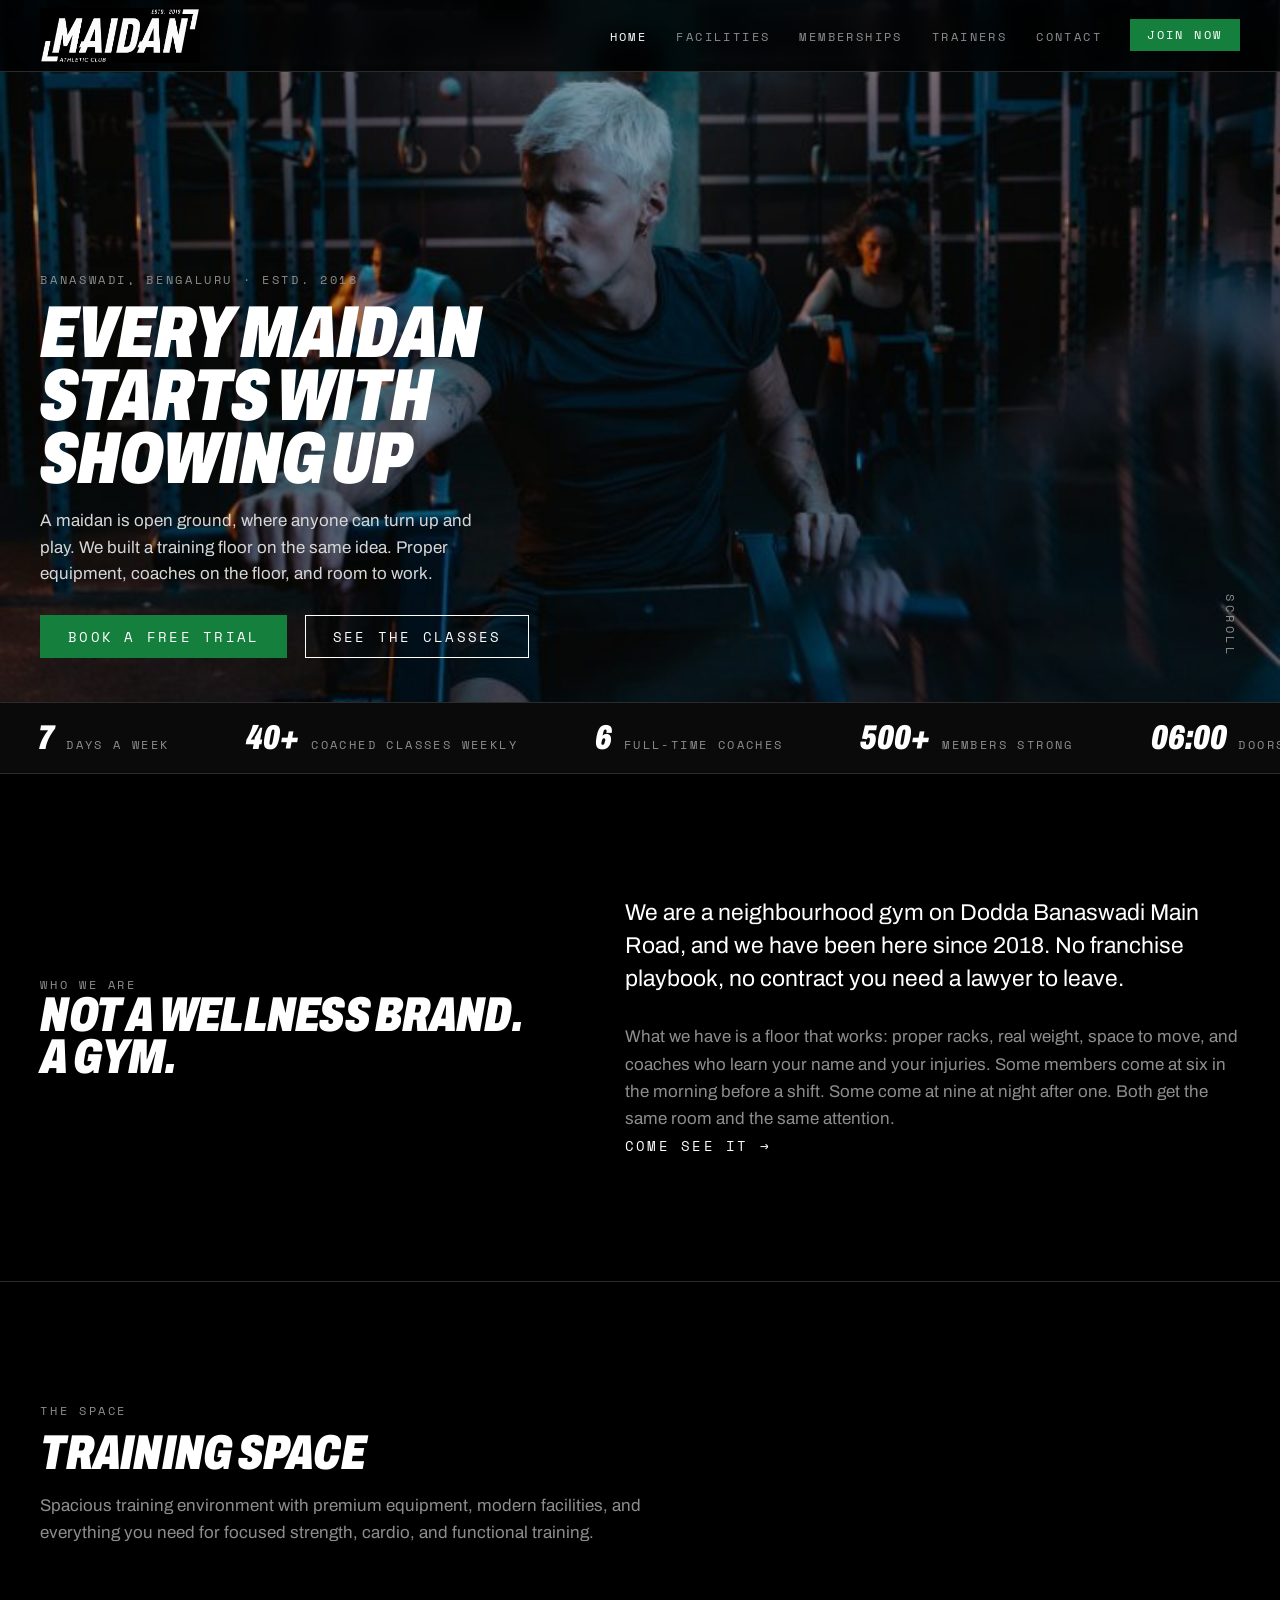
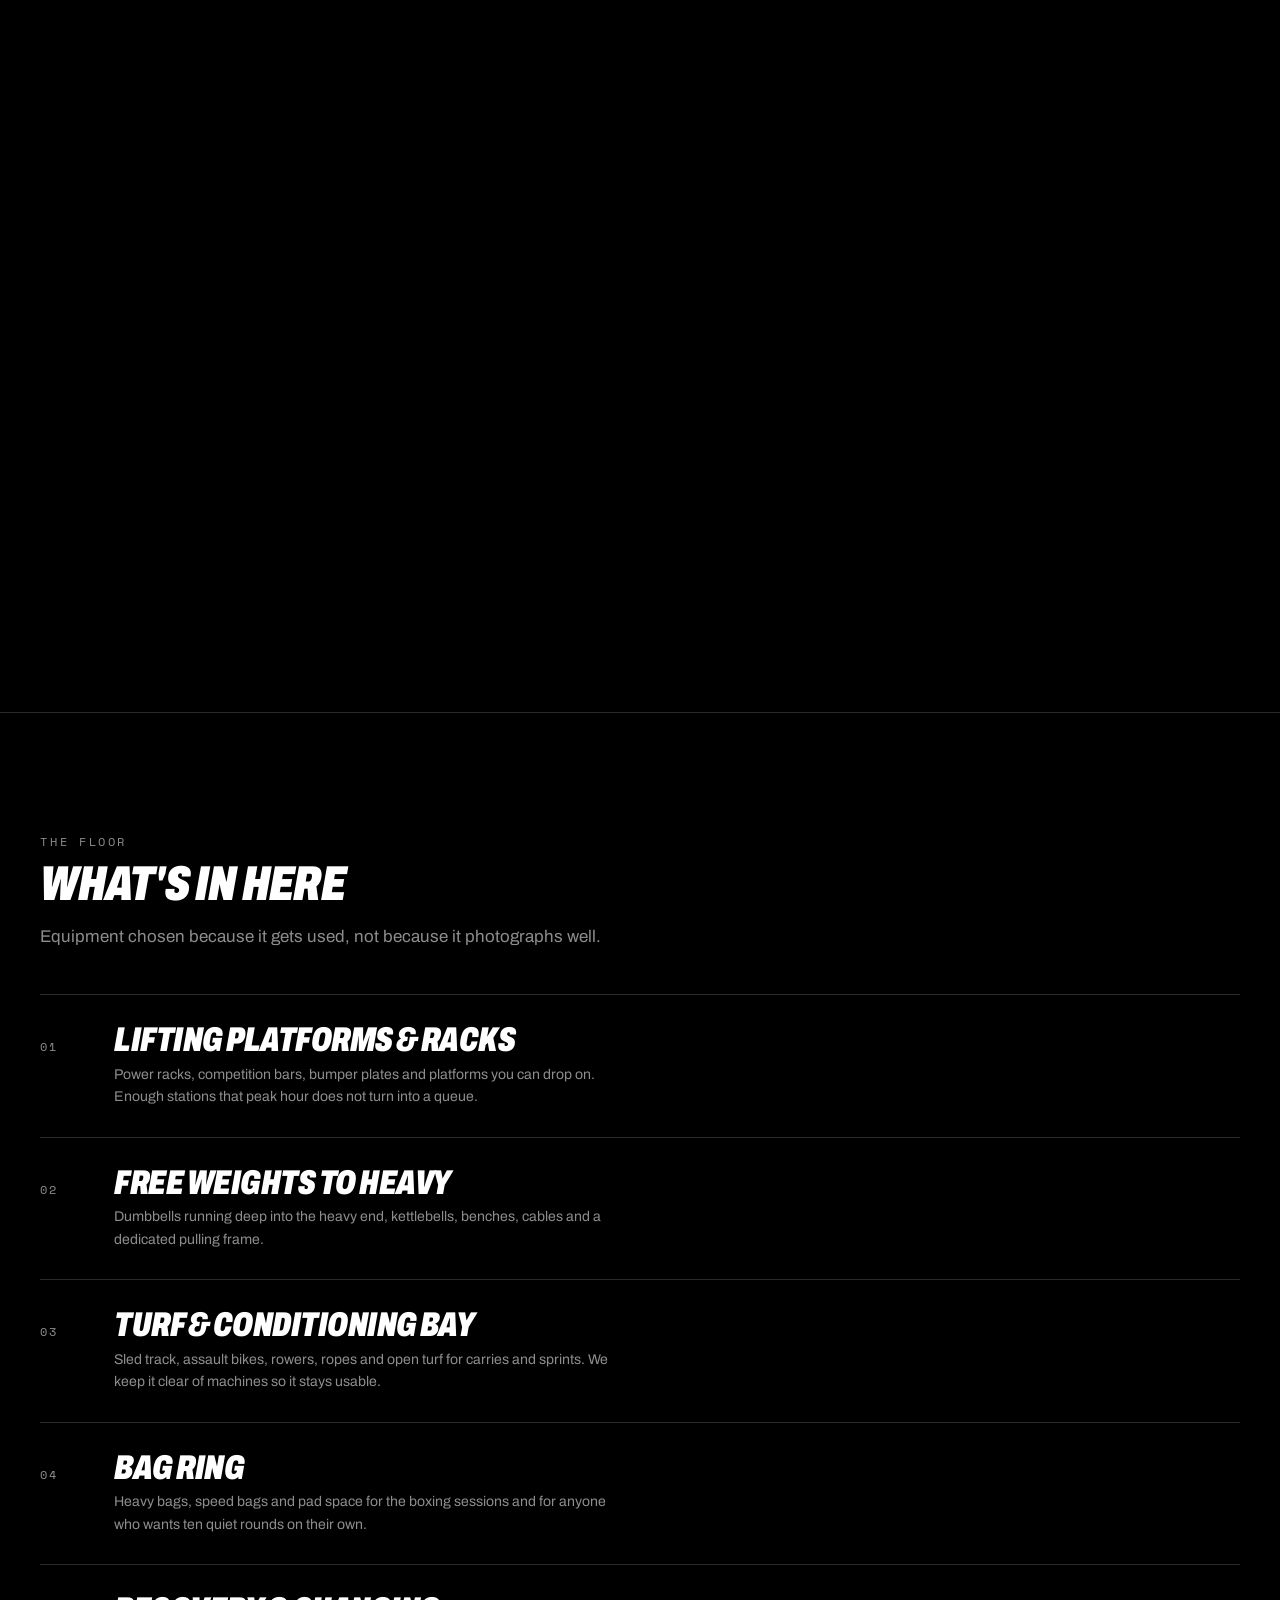
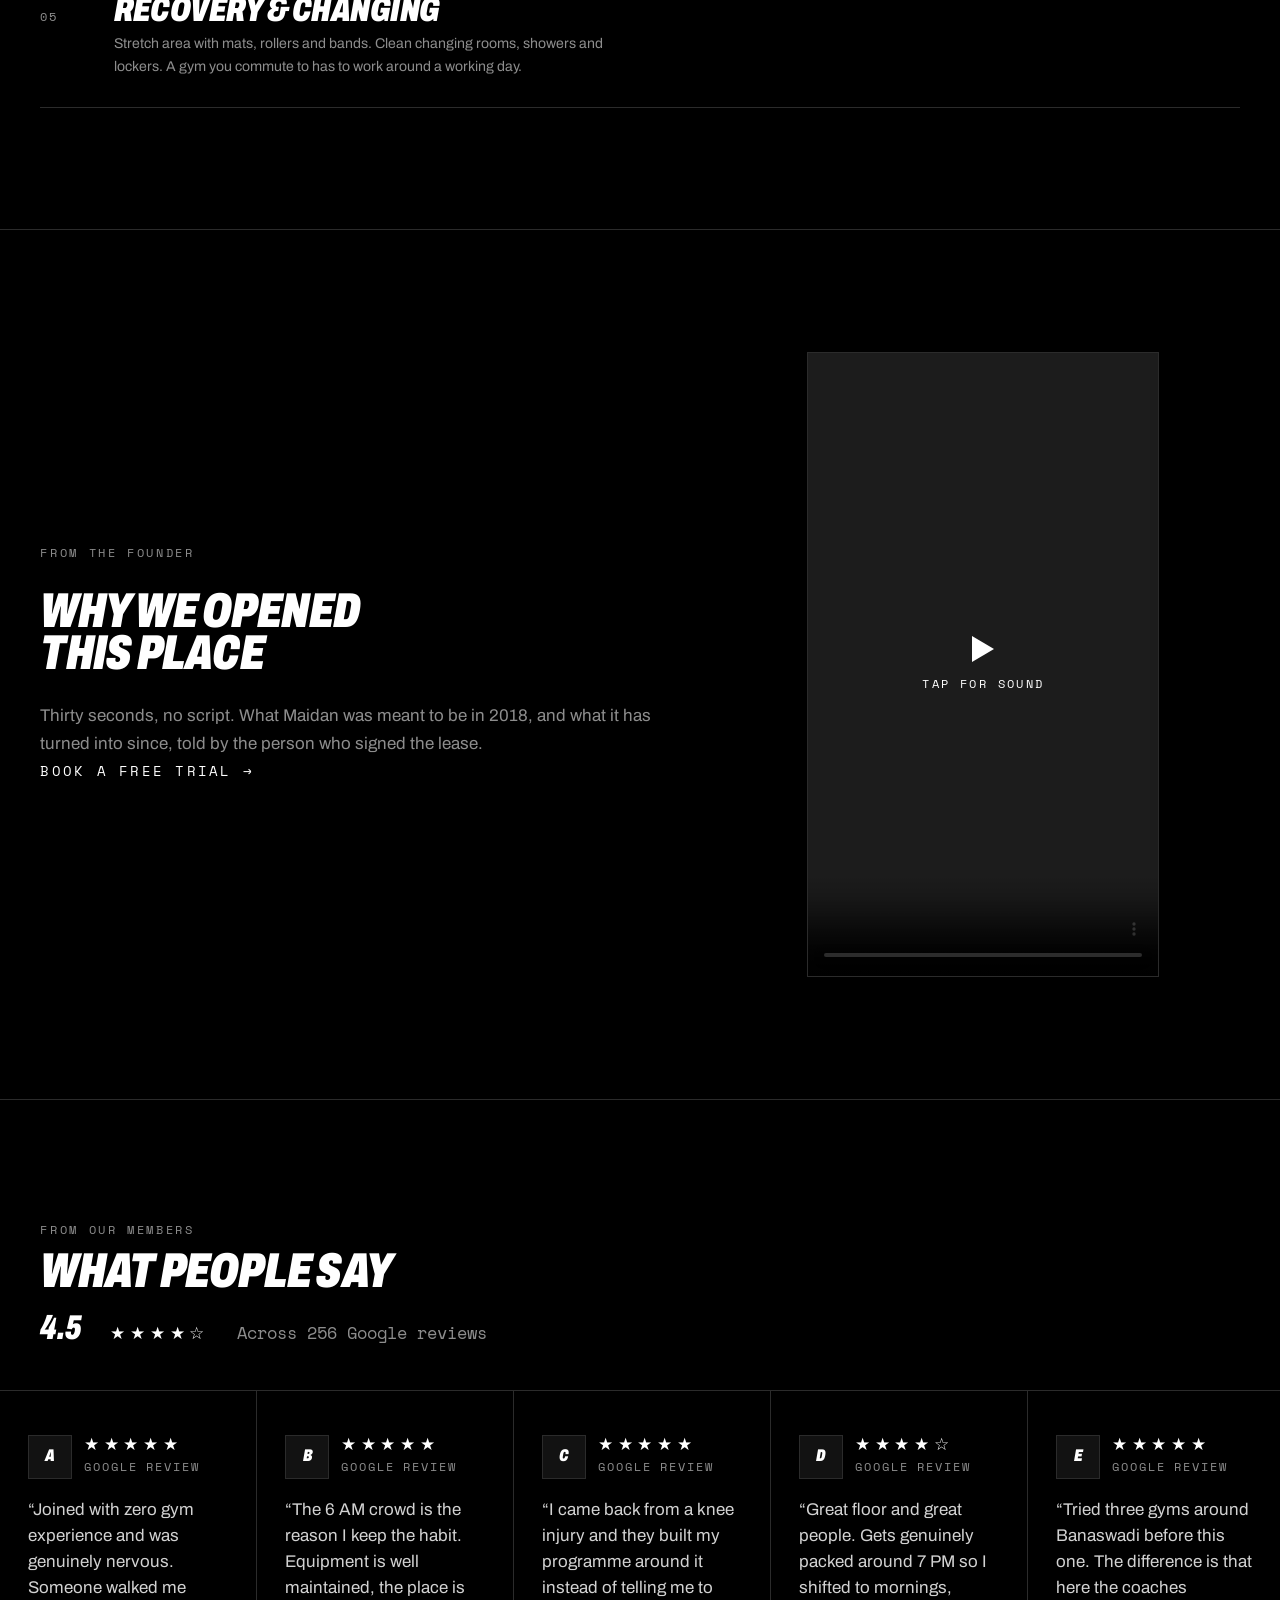
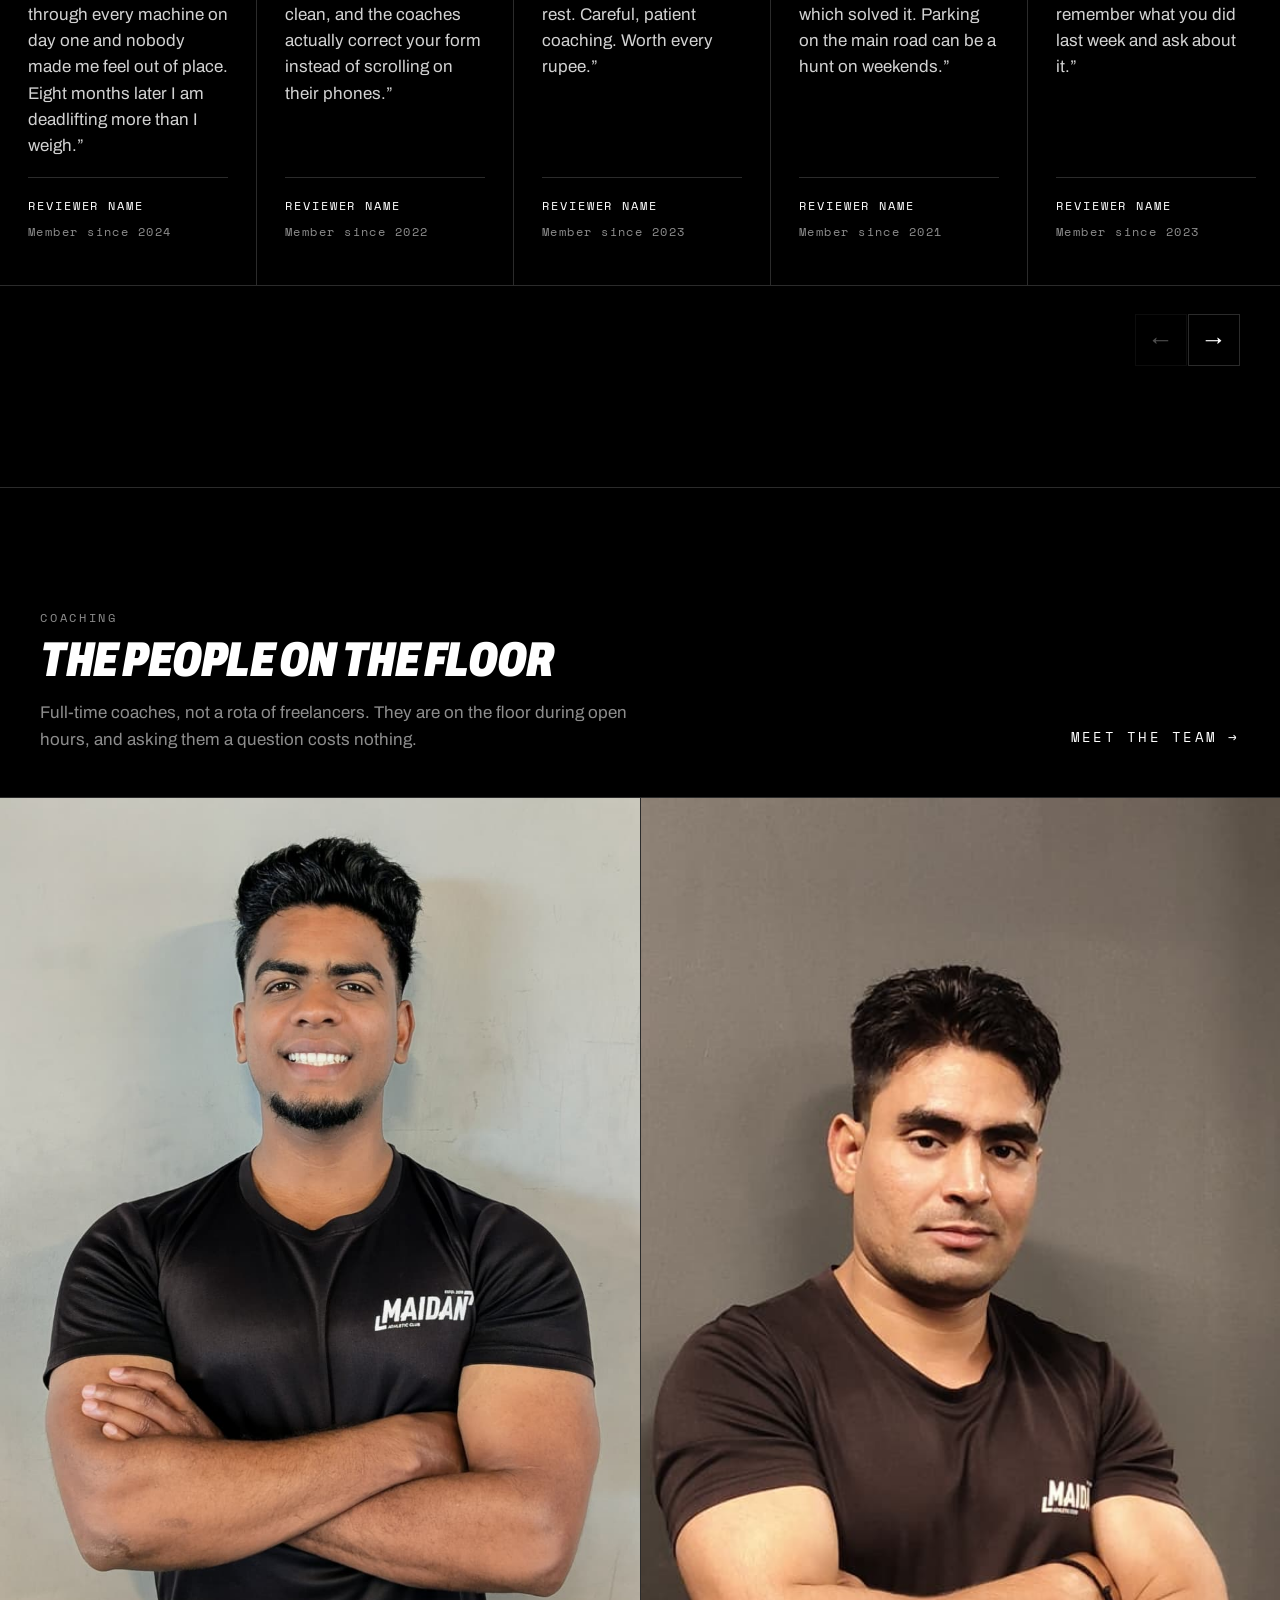
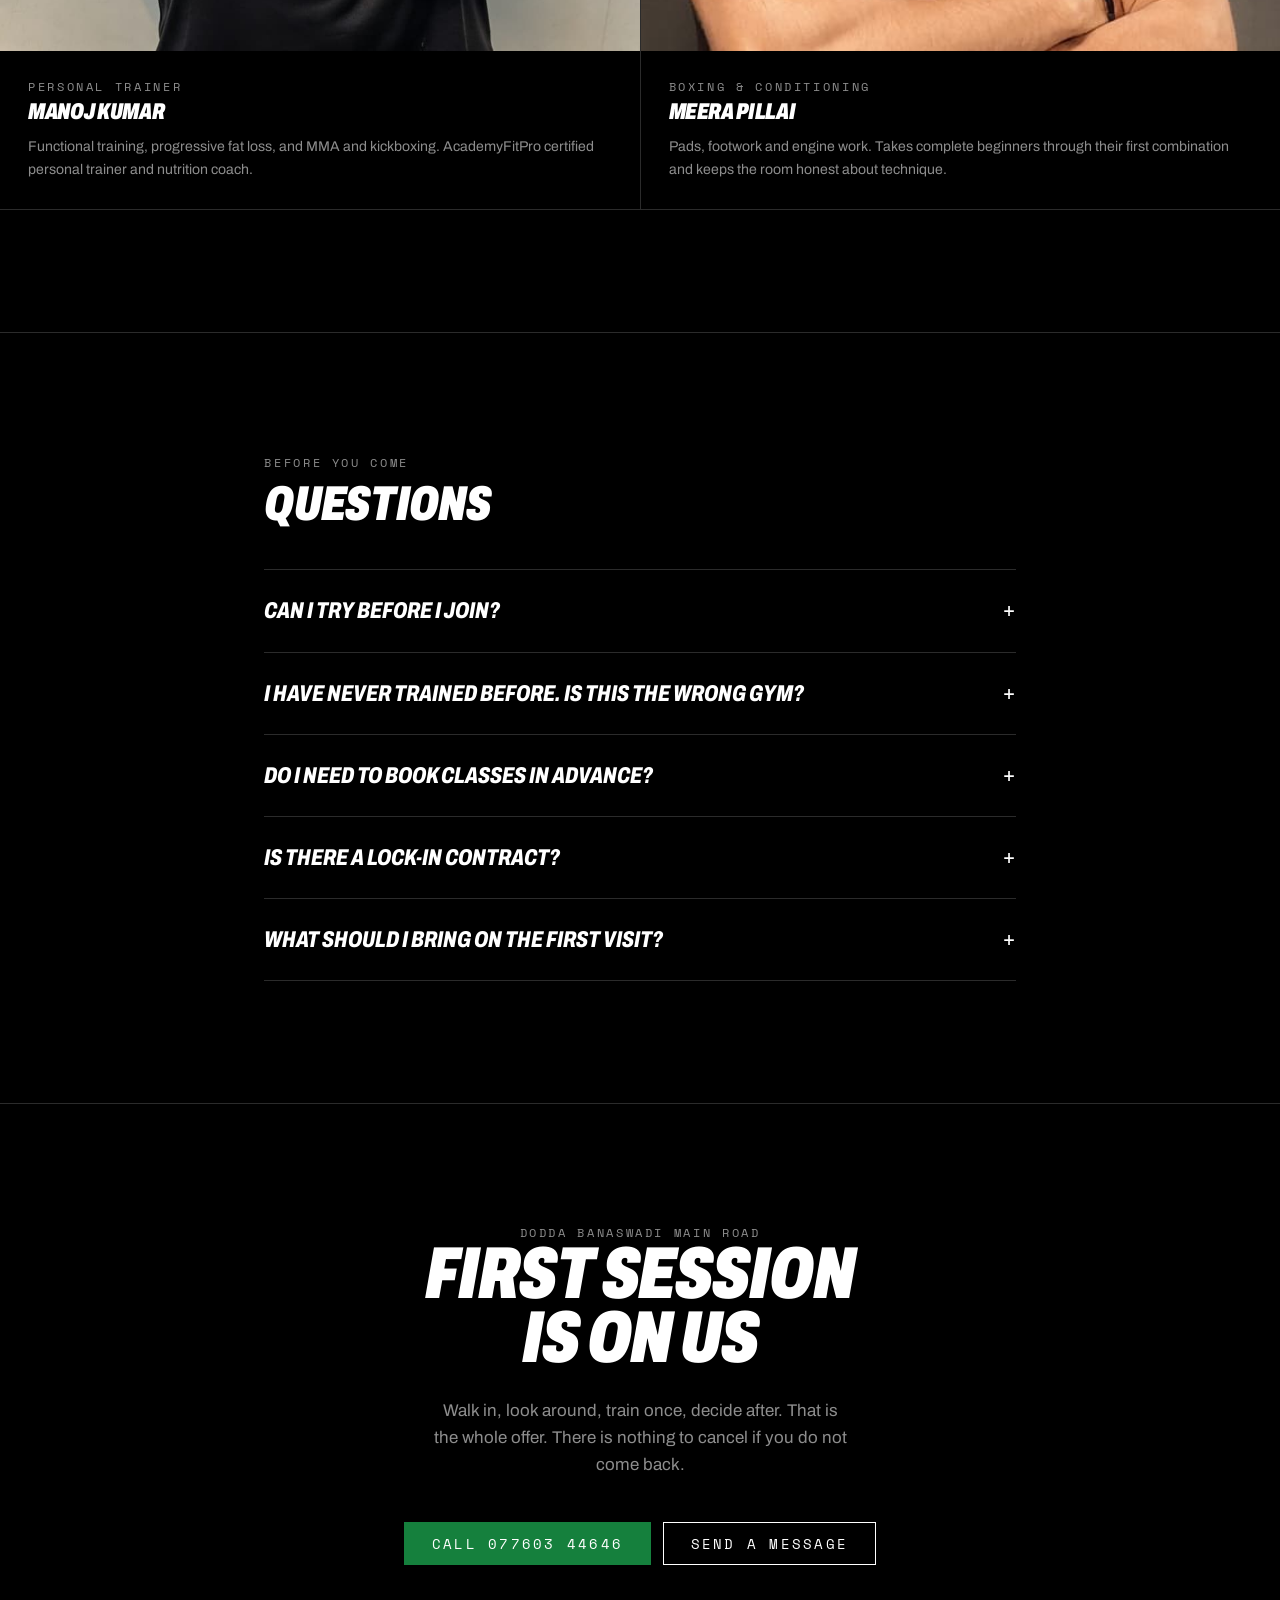
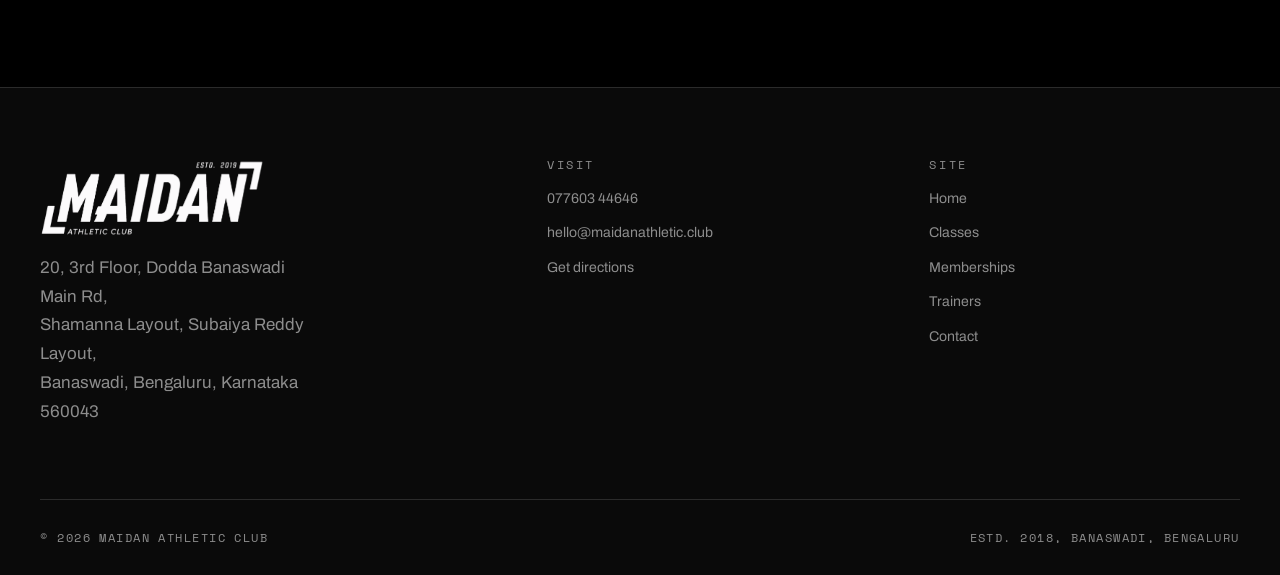
==== public/index.html @ 006d2fb3 "Facilities nav link, green Join now CTA, smaller hero, new hero video - Nav: Classes replaced by Fac" ====
<!DOCTYPE html>
<html lang="en">
<head>
<meta charset="UTF-8">
<meta name="viewport" content="width=device-width, initial-scale=1">
<title>Maidan Athletic Club | Gym &amp; Strength Training in Banaswadi, Bengaluru</title>
<meta name="description" content="A serious training floor in Banaswadi, Bengaluru. Strength, conditioning, boxing and coached classes seven days a week. Est. 2018. Book a free trial.">
<link rel="preconnect" href="https://fonts.googleapis.com">
<link rel="preconnect" href="https://fonts.gstatic.com" crossorigin>
<link rel="stylesheet" href="https://fonts.googleapis.com/css2?family=Archivo:ital,wdth,wght@0,62..125,100..900;1,62..125,100..900&family=Space+Mono:wght@400;700&display=swap">
<link rel="stylesheet" href="assets/css/main.css">
<link rel="icon" href="assets/images/maidan_gym_logo.png">
<link rel="manifest" href="site.webmanifest">
<meta name="theme-color" content="#000000">
<!-- Absolute URLs point at the GitHub Pages deploy. Find-and-replace this base when a real domain is live. -->
<link rel="canonical" href="https://codemaster42-arc.github.io/maidan_gym/">
<meta property="og:title" content="Maidan Athletic Club | Gym &amp; Strength Training in Banaswadi, Bengaluru">
<meta property="og:description" content="A serious training floor in Banaswadi, Bengaluru. Strength, conditioning, boxing and coached classes seven days a week. Est. 2018. Book a free trial.">
<meta property="og:type" content="website">
<meta property="og:url" content="https://codemaster42-arc.github.io/maidan_gym/">
<meta property="og:image" content="https://codemaster42-arc.github.io/maidan_gym/assets/images/hero-bg.jpg">
<meta property="og:site_name" content="Maidan Athletic Club">
<meta property="og:locale" content="en_IN">
<meta name="twitter:card" content="summary_large_image">
<meta name="twitter:title" content="Maidan Athletic Club | Gym &amp; Strength Training in Banaswadi, Bengaluru">
<meta name="twitter:description" content="A serious training floor in Banaswadi, Bengaluru. Strength, conditioning, boxing and coached classes seven days a week. Est. 2018. Book a free trial.">
<meta name="twitter:image" content="https://codemaster42-arc.github.io/maidan_gym/assets/images/hero-bg.jpg">
<script type="application/ld+json">
{
  "@context": "https://schema.org",
  "@type": "HealthClub",
  "name": "Maidan Athletic Club",
  "description": "A serious training floor in Banaswadi, Bengaluru. Strength, conditioning, boxing and coached classes seven days a week. Est. 2018. Book a free trial.",
  "address": {
    "@type": "PostalAddress",
    "streetAddress": "20, 3rd Floor, Dodda Banaswadi Main Rd, Shamanna Layout, Subaiya Reddy Layout",
    "addressLocality": "Banaswadi, Bengaluru",
    "addressRegion": "Karnataka",
    "postalCode": "560043",
    "addressCountry": "IN"
  },
  "telephone": "+917760344646",
  "url": "https://codemaster42-arc.github.io/maidan_gym/",
  "foundingDate": "2018",
  "priceRange": "₹₹",
  "aggregateRating": {
    "@type": "AggregateRating",
    "ratingValue": "4.5",
    "reviewCount": "256",
    "bestRating": "5",
    "worstRating": "1"
  },
  "image": "https://codemaster42-arc.github.io/maidan_gym/assets/images/hero-bg.jpg",
  "openingHoursSpecification": [
    {
      "@type": "OpeningHoursSpecification",
      "dayOfWeek": ["Monday", "Tuesday", "Wednesday", "Thursday", "Friday", "Saturday"],
      "opens": "06:00",
      "closes": "22:00"
    },
    {
      "@type": "OpeningHoursSpecification",
      "dayOfWeek": ["Sunday"],
      "opens": "10:00",
      "closes": "18:00"
    }
  ]
}
</script>
<script>document.documentElement.classList.add('js');</script>
</head>
<body>
<!-- REVIEW: invented placeholders, replace with real details:
     • Stats strip figures (members, sq ft, classes/week, coaches), all round guesses
     • Class names, durations and descriptions
     • Equipment / facilities list
     • Trainer cards: Manoj Kumar is real (owner-supplied details); Meera Pillai is still an invented name
     • ALL FIVE individual review quotes and reviewer names are still placeholder text.
       Google blocks automated fetching of its review pages, so no quote here came from
       your actual listing. These MUST be replaced with real reviews or the section
       deleted before this is public. Publishing invented testimonials for a real
       business misleads customers and breaks Google's review policies.
       (The 4.5 / 256 aggregate is REAL, owner-supplied, and is now also published as
       schema.org AggregateRating in the JSON-LD above. The individual quotes are not.)
       To fill it, paste per review: reviewer name, star count, the review text, and
       the date. Each card takes them in this order:
         .review__avatar   -> first letter of the reviewer's name (or an <img> if you
                              have rights to their photo)
         .review__stars    -> &#9733; filled, &#9734; empty, plus the aria-label count
         blockquote        -> their exact words
         figcaption        -> name, then the date in the <span>
       The .rating-summary above them already shows the real 4.5 / 256.
     • Email address hello@maidanathletic.club
     • Saturday is ASSUMED to follow weekday hours. Owner confirmed "weekdays 6 to 10,
       Sunday 10 to 6" without specifying Saturday. Correct this if Saturday differs.
       Hours live in THREE places: this page's JSON-LD openingHoursSpecification, the
       marquee "Doors open" figure below, and the hours table on contact.html.
     CONFIRMED REAL, do not change: street address, phone 077603 44646, Est. 2018.
-->
<a class="skip-link" href="#main">Skip to content</a>
<header class="site-header">
  <div class="container container--wide site-header__inner">
    <a class="brand" href="index.html" aria-label="Maidan Athletic Club home">
      <img src="assets/images/maidan_gym_logo.png" alt="Maidan Athletic Club" width="1237" height="421">
    </a>
    <nav class="site-nav" id="site-nav">
      <ul>
        <li><a href="index.html" aria-current="page">Home</a></li>
        <li><a href="#facilities">Facilities</a></li>
        <li><a href="memberships.html">Memberships</a></li>
        <li><a href="trainers.html">Trainers</a></li>
        <li><a href="contact.html">Contact</a></li>
      </ul>
    </nav>
    <div class="site-header__actions">
      <a class="btn btn--small site-header__cta" href="memberships.html">Join now</a>
      <button class="nav-toggle" type="button" aria-expanded="false" aria-controls="site-nav" aria-label="Open menu"><span></span></button>
    </div>
  </div>
</header>

<main id="main">

  <!-- ===== hero ===== -->
  <section class="hero">
    <div class="hero__media">
      <!-- Muted background loop; the poster stands in while it loads or if it fails. -->
      <video class="hero__video is-active" src="assets/video/gym_video.mp4"
             poster="assets/images/hero-bg.jpg"
             autoplay muted loop playsinline preload="auto"
             width="1920" height="1080" aria-hidden="true"></video>
    </div>
    <div class="container container--wide hero__inner">
      <span class="eyebrow">Banaswadi, Bengaluru &middot; Estd. 2018</span>
      <h1>Every maidan<br>starts with<br>showing up</h1>
      <p class="hero__lede">A maidan is open ground, where anyone can turn up and play. We built a training floor on the same idea. Proper equipment, coaches on the floor, and room to work.</p>
      <div class="cluster">
        <a class="btn" href="contact.html">Book a free trial</a>
        <a class="btn btn--ghost" href="classes.html">See the classes</a>
      </div>
    </div>
    <span class="hero__scroll" aria-hidden="true">Scroll</span>
  </section>

  <!-- ===== stats marquee ===== -->
  <div class="marquee" aria-hidden="true">
    <div class="marquee__track">
      <div class="marquee__item"><b>7</b><span>Days a week</span></div>
      <div class="marquee__item"><b>40+</b><span>Coached classes weekly</span></div>
      <div class="marquee__item"><b>6</b><span>Full-time coaches</span></div>
      <div class="marquee__item"><b>500+</b><span>Members strong</span></div>
      <div class="marquee__item"><b>06:00</b><span>Doors open</span></div>
      <div class="marquee__item"><b>2018</b><span>On this ground since</span></div>
    </div>
  </div>

  <!-- ===== intro ===== -->
  <section class="section" data-reveal>
    <div class="container">
      <div class="split">
        <div>
          <span class="eyebrow">Who we are</span>
          <h2>Not a wellness brand.<br>A gym.</h2>
        </div>
        <div class="stack-l">
          <p class="lede">We are a neighbourhood gym on Dodda Banaswadi Main Road, and we have been here since 2018. No franchise playbook, no contract you need a lawyer to leave.</p>
          <p class="muted">What we have is a floor that works: proper racks, real weight, space to move, and coaches who learn your name and your injuries. Some members come at six in the morning before a shift. Some come at nine at night after one. Both get the same room and the same attention.</p>
          <a class="link" href="contact.html">Come see it &rarr;</a>
        </div>
      </div>
    </div>
  </section>

  <!-- ===== facilities: training space (nav anchor) ===== -->
  <section class="section section--ruled" id="facilities">
    <div class="container">
      <div class="section__head" data-reveal>
        <div>
          <span class="eyebrow">The space</span>
          <h2>Training Space</h2>
          <p>Spacious training environment with premium equipment, modern facilities, and everything you need for focused strength, cardio, and functional training.</p>
        </div>
      </div>
    </div>
    <div class="container container--wide">
      <div class="media-strip" data-reveal>
        <video src="assets/video/gym_video.mp4"
               autoplay muted loop playsinline preload="metadata"
               width="1920" height="1080" aria-hidden="true"></video>
      </div>
    </div>
  </section>

  <!-- ===== facilities ===== -->
  <section class="section section--ruled">
    <div class="container">
      <div class="section__head" data-reveal>
        <div>
          <span class="eyebrow">The floor</span>
          <h2>What's in here</h2>
          <p>Equipment chosen because it gets used, not because it photographs well.</p>
        </div>
      </div>
      <div class="rows">
        <div class="row-item" data-reveal>
          <span class="row-item__num">01</span>
          <div>
            <h3>Lifting platforms &amp; racks</h3>
            <p>Power racks, competition bars, bumper plates and platforms you can drop on. Enough stations that peak hour does not turn into a queue.</p>
          </div>
        </div>
        <div class="row-item" data-reveal>
          <span class="row-item__num">02</span>
          <div>
            <h3>Free weights to heavy</h3>
            <p>Dumbbells running deep into the heavy end, kettlebells, benches, cables and a dedicated pulling frame.</p>
          </div>
        </div>
        <div class="row-item" data-reveal>
          <span class="row-item__num">03</span>
          <div>
            <h3>Turf &amp; conditioning bay</h3>
            <p>Sled track, assault bikes, rowers, ropes and open turf for carries and sprints. We keep it clear of machines so it stays usable.</p>
          </div>
        </div>
        <div class="row-item" data-reveal>
          <span class="row-item__num">04</span>
          <div>
            <h3>Bag ring</h3>
            <p>Heavy bags, speed bags and pad space for the boxing sessions and for anyone who wants ten quiet rounds on their own.</p>
          </div>
        </div>
        <div class="row-item" data-reveal>
          <span class="row-item__num">05</span>
          <div>
            <h3>Recovery &amp; changing</h3>
            <p>Stretch area with mats, rollers and bands. Clean changing rooms, showers and lockers. A gym you commute to has to work around a working day.</p>
          </div>
        </div>
      </div>
    </div>
  </section>

  <!-- ===== founder video ===== -->
  <section class="section section--ruled" data-reveal>
    <div class="container">
      <div class="split split--media-right">
        <div class="stack-l">
          <span class="eyebrow">From the founder</span>
          <h2>Why we opened<br>this place</h2>
          <p class="muted">Thirty seconds, no script. What Maidan was meant to be in 2018, and what it has turned into since, told by the person who signed the lease.</p>
          <a class="link" href="contact.html">Book a free trial &rarr;</a>
        </div>
        <div class="video-portrait">
          <video src="assets/video/owner_speech.mp4" preload="metadata" playsinline width="720" height="1280"></video>
          <button class="video-portrait__play" type="button" aria-label="Play the founder's message">
            <span>Play with sound</span>
          </button>
        </div>
      </div>
    </div>
  </section>

  <!-- ===== reviews ===== -->
  <section class="section section--ruled reviews">
    <div class="container">
      <div class="section__head" data-reveal>
        <div>
          <span class="eyebrow">From our members</span>
          <h2>What people say</h2>
          <div class="rating-summary">
            <b>4.5</b>
            <span class="review__stars" aria-label="4.5 out of 5">&#9733;&#9733;&#9733;&#9733;&#9734;</span>
            <span class="muted mono">Across 256 Google reviews</span>
          </div>
        </div>
      </div>
    </div>
    <div class="reviews__track" tabindex="0" role="region" aria-label="Member reviews, scrollable">
      <figure class="review">
        <div class="review__head">
          <span class="review__avatar" aria-hidden="true">A</span>
          <div>
            <p class="review__stars" aria-label="5 out of 5">&#9733;&#9733;&#9733;&#9733;&#9733;</p>
            <span class="review__source">Google review</span>
          </div>
        </div>
        <blockquote>Joined with zero gym experience and was genuinely nervous. Someone walked me through every machine on day one and nobody made me feel out of place. Eight months later I am deadlifting more than I weigh.</blockquote>
        <figcaption>Reviewer name <span>Member since 2024</span></figcaption>
      </figure>
      <figure class="review">
        <div class="review__head">
          <span class="review__avatar" aria-hidden="true">B</span>
          <div>
            <p class="review__stars" aria-label="5 out of 5">&#9733;&#9733;&#9733;&#9733;&#9733;</p>
            <span class="review__source">Google review</span>
          </div>
        </div>
        <blockquote>The 6 AM crowd is the reason I keep the habit. Equipment is well maintained, the place is clean, and the coaches actually correct your form instead of scrolling on their phones.</blockquote>
        <figcaption>Reviewer name <span>Member since 2022</span></figcaption>
      </figure>
      <figure class="review">
        <div class="review__head">
          <span class="review__avatar" aria-hidden="true">C</span>
          <div>
            <p class="review__stars" aria-label="5 out of 5">&#9733;&#9733;&#9733;&#9733;&#9733;</p>
            <span class="review__source">Google review</span>
          </div>
        </div>
        <blockquote>I came back from a knee injury and they built my programme around it instead of telling me to rest. Careful, patient coaching. Worth every rupee.</blockquote>
        <figcaption>Reviewer name <span>Member since 2023</span></figcaption>
      </figure>
      <figure class="review">
        <div class="review__head">
          <span class="review__avatar" aria-hidden="true">D</span>
          <div>
            <p class="review__stars" aria-label="4 out of 5">&#9733;&#9733;&#9733;&#9733;&#9734;</p>
            <span class="review__source">Google review</span>
          </div>
        </div>
        <blockquote>Great floor and great people. Gets genuinely packed around 7 PM so I shifted to mornings, which solved it. Parking on the main road can be a hunt on weekends.</blockquote>
        <figcaption>Reviewer name <span>Member since 2021</span></figcaption>
      </figure>
      <figure class="review">
        <div class="review__head">
          <span class="review__avatar" aria-hidden="true">E</span>
          <div>
            <p class="review__stars" aria-label="5 out of 5">&#9733;&#9733;&#9733;&#9733;&#9733;</p>
            <span class="review__source">Google review</span>
          </div>
        </div>
        <blockquote>Tried three gyms around Banaswadi before this one. The difference is that here the coaches remember what you did last week and ask about it.</blockquote>
        <figcaption>Reviewer name <span>Member since 2023</span></figcaption>
      </figure>
    </div>
    <div class="container">
      <div class="reviews__nav">
        <button type="button" data-scroll="prev" aria-label="Previous reviews">&#8592;</button>
        <button type="button" data-scroll="next" aria-label="Next reviews">&#8594;</button>
      </div>
    </div>
  </section>

  <!-- ===== trainers ===== -->
  <section class="section section--ruled">
    <div class="container">
      <div class="section__head" data-reveal>
        <div>
          <span class="eyebrow">Coaching</span>
          <h2>The people on the floor</h2>
          <p>Full-time coaches, not a rota of freelancers. They are on the floor during open hours, and asking them a question costs nothing.</p>
        </div>
        <a class="link" href="trainers.html">Meet the team &rarr;</a>
      </div>
    </div>
    <div class="grid grid--2 grid--ruled">
      <article class="trainer-card" data-reveal>
        <div class="trainer-card__media">
          <img src="assets/images/trainer.jpg" alt="Portrait of a Maidan Athletic Club coach" width="960" height="1280" loading="lazy">
        </div>
        <div class="trainer-card__body">
          <span class="eyebrow">Personal Trainer</span>
          <h3>Manoj Kumar</h3>
          <p>Functional training, progressive fat loss, and MMA and kickboxing. AcademyFitPro certified personal trainer and nutrition coach.</p>
        </div>
      </article>
      <article class="trainer-card" data-reveal>
        <div class="trainer-card__media">
          <img src="assets/images/trainer_02.jpg" alt="Portrait of a Maidan Athletic Club coach" width="573" height="1280" loading="lazy">
        </div>
        <div class="trainer-card__body">
          <span class="eyebrow">Boxing &amp; conditioning</span>
          <h3>Meera Pillai</h3>
          <p>Pads, footwork and engine work. Takes complete beginners through their first combination and keeps the room honest about technique.</p>
        </div>
      </article>
    </div>
  </section>

  <!-- ===== FAQ ===== -->
  <section class="section section--ruled">
    <div class="container container--narrow">
      <div class="section__head" data-reveal>
        <div>
          <span class="eyebrow">Before you come</span>
          <h2>Questions</h2>
        </div>
      </div>
      <div class="faq">
        <details>
          <summary>Can I try before I join?</summary>
          <p>Yes. Your first session is free, class or gym floor, no card needed. Call ahead on 077603 44646 so a coach is free to show you around.</p>
        </details>
        <details>
          <summary>I have never trained before. Is this the wrong gym?</summary>
          <p>No. A good share of our members started from nothing here. Everyone gets an induction that covers the floor, the machines and how to not hurt yourself in week one.</p>
        </details>
        <details>
          <summary>Do I need to book classes in advance?</summary>
          <p>Classes are capped, so booking is recommended for evening slots. Mornings you can usually walk in. Call or message us to hold a spot.</p>
        </details>
        <details>
          <summary>Is there a lock-in contract?</summary>
          <p>No. Memberships run month to month and you can stop at the end of any paid month. See <a href="memberships.html">memberships</a> for what each tier includes.</p>
        </details>
        <details>
          <summary>What should I bring on the first visit?</summary>
          <p>Indoor shoes, a towel and water. Lockers are free to use while you train, but bring your own lock if you would rather.</p>
        </details>
      </div>
    </div>
  </section>

  <!-- ===== closing CTA ===== -->
  <section class="cta-band" data-reveal>
    <div class="container container--narrow">
      <span class="eyebrow">Dodda Banaswadi Main Road</span>
      <h2>First session<br>is on us</h2>
      <p>Walk in, look around, train once, decide after. That is the whole offer. There is nothing to cancel if you do not come back.</p>
      <div class="cluster" style="justify-content:center">
        <a class="btn" href="tel:+917760344646">Call 077603 44646</a>
        <a class="btn btn--ghost" href="contact.html">Send a message</a>
      </div>
    </div>
  </section>

</main>

<footer class="site-footer">
  <div class="container container--wide">
    <div class="site-footer__grid">
      <div>
        <a class="brand" href="index.html"><img src="assets/images/maidan_gym_logo.png" alt="Maidan Athletic Club" width="1237" height="421"></a>
        <address>
          20, 3rd Floor, Dodda Banaswadi Main Rd,<br>
          Shamanna Layout, Subaiya Reddy Layout,<br>
          Banaswadi, Bengaluru, Karnataka 560043
        </address>
      </div>
      <div>
        <h2>Visit</h2>
        <ul>
          <li><a href="tel:+917760344646">077603 44646</a></li>
          <li><a href="mailto:hello@maidanathletic.club">hello@maidanathletic.club</a></li>
          <li><a href="https://www.google.com/maps/search/?api=1&amp;query=Maidan+Athletic+Club+Dodda+Banaswadi+Main+Road+Bengaluru" target="_blank" rel="noopener">Get directions</a></li>
        </ul>
      </div>
      <div>
        <h2>Site</h2>
        <ul>
          <li><a href="index.html">Home</a></li>
          <li><a href="classes.html">Classes</a></li>
          <li><a href="memberships.html">Memberships</a></li>
          <li><a href="trainers.html">Trainers</a></li>
          <li><a href="contact.html">Contact</a></li>
        </ul>
      </div>
    </div>
    <div class="site-footer__bottom">
      <span>&copy; 2026 Maidan Athletic Club</span>
      <span>Estd. 2018, Banaswadi, Bengaluru</span>
    </div>
  </div>
</footer>

<script src="assets/js/smooth-scroll.js" defer></script>
<script src="assets/js/main.js" defer></script>
</body>
</html>
---- public/assets/css/main.css ----
/* ==========================================================================
   main.css — import manifest for Maidan Athletic Club
   This is the ONLY wiring mechanism: a new stylesheet is invisible to the
   site until it is imported here. Order matters (tokens before consumers).
   ========================================================================== */

@import url("./base.css");
@import url("./layout.css");
@import url("./components.css");
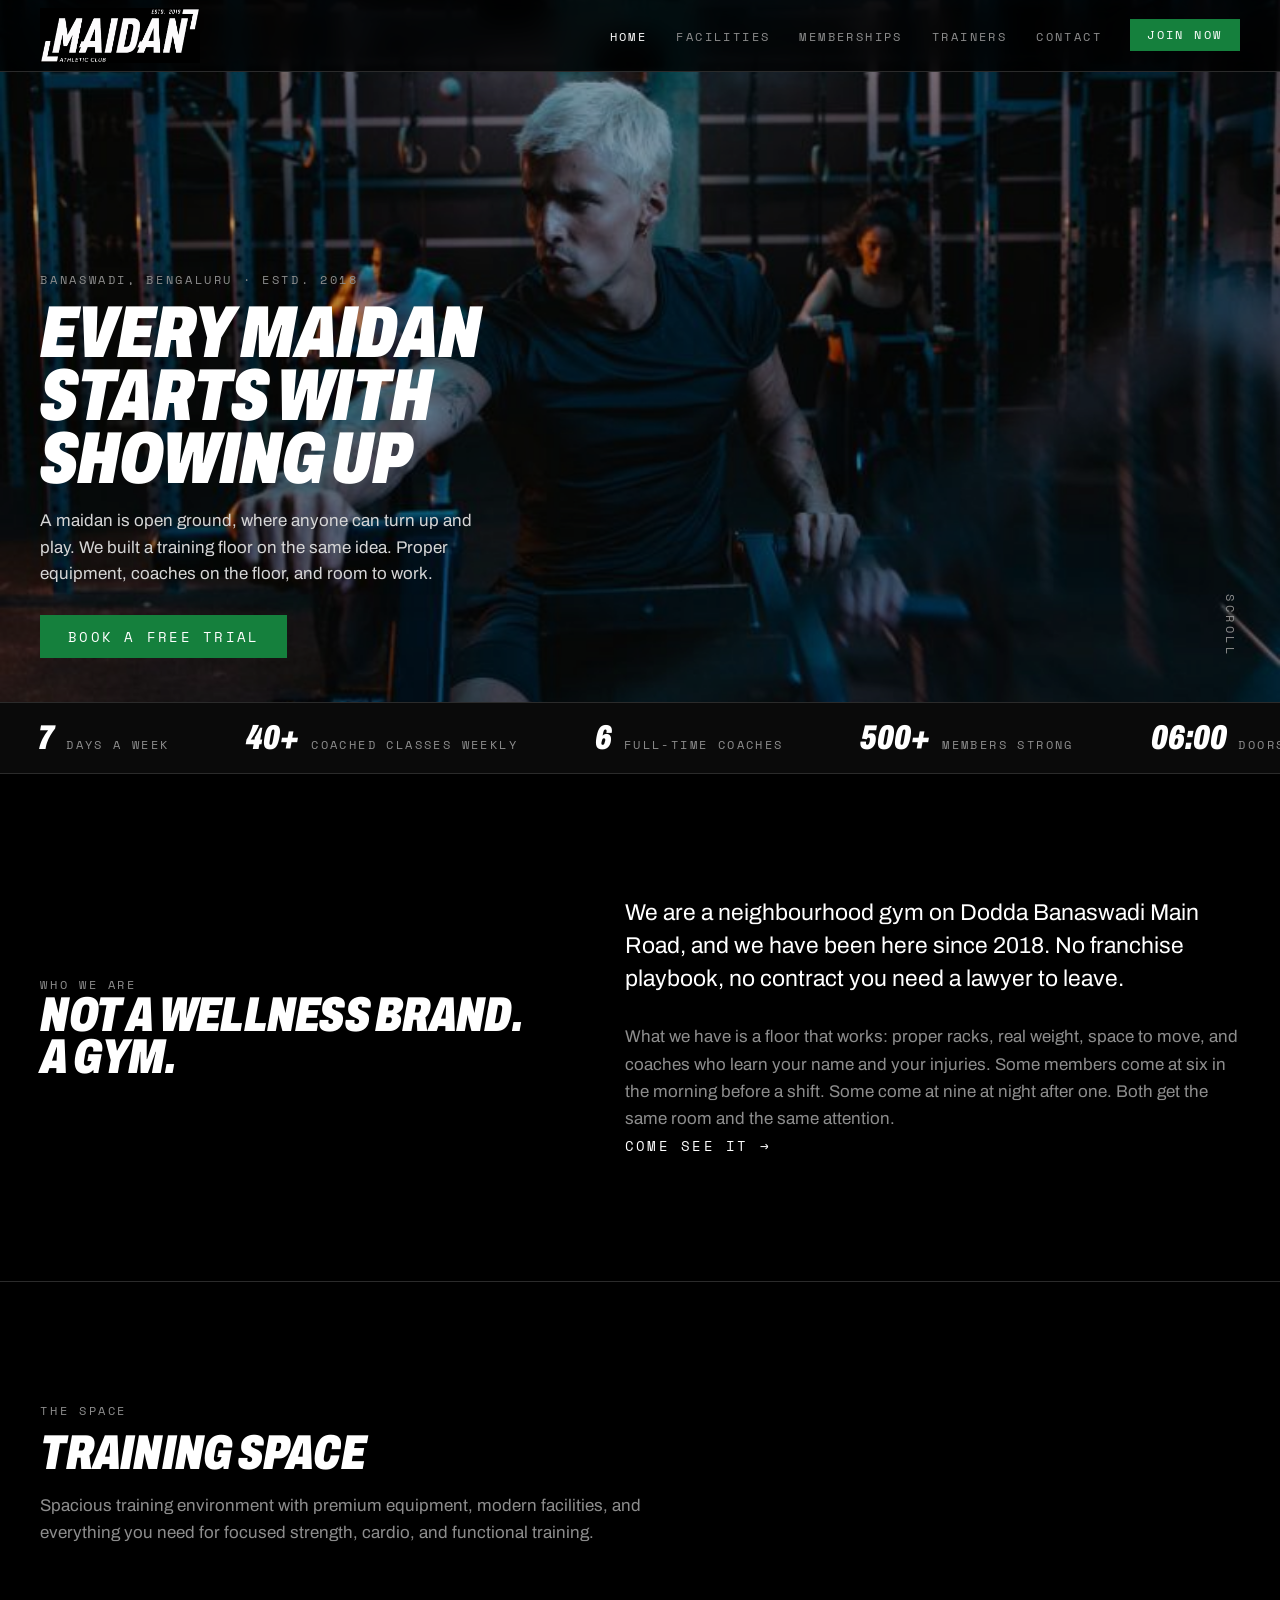
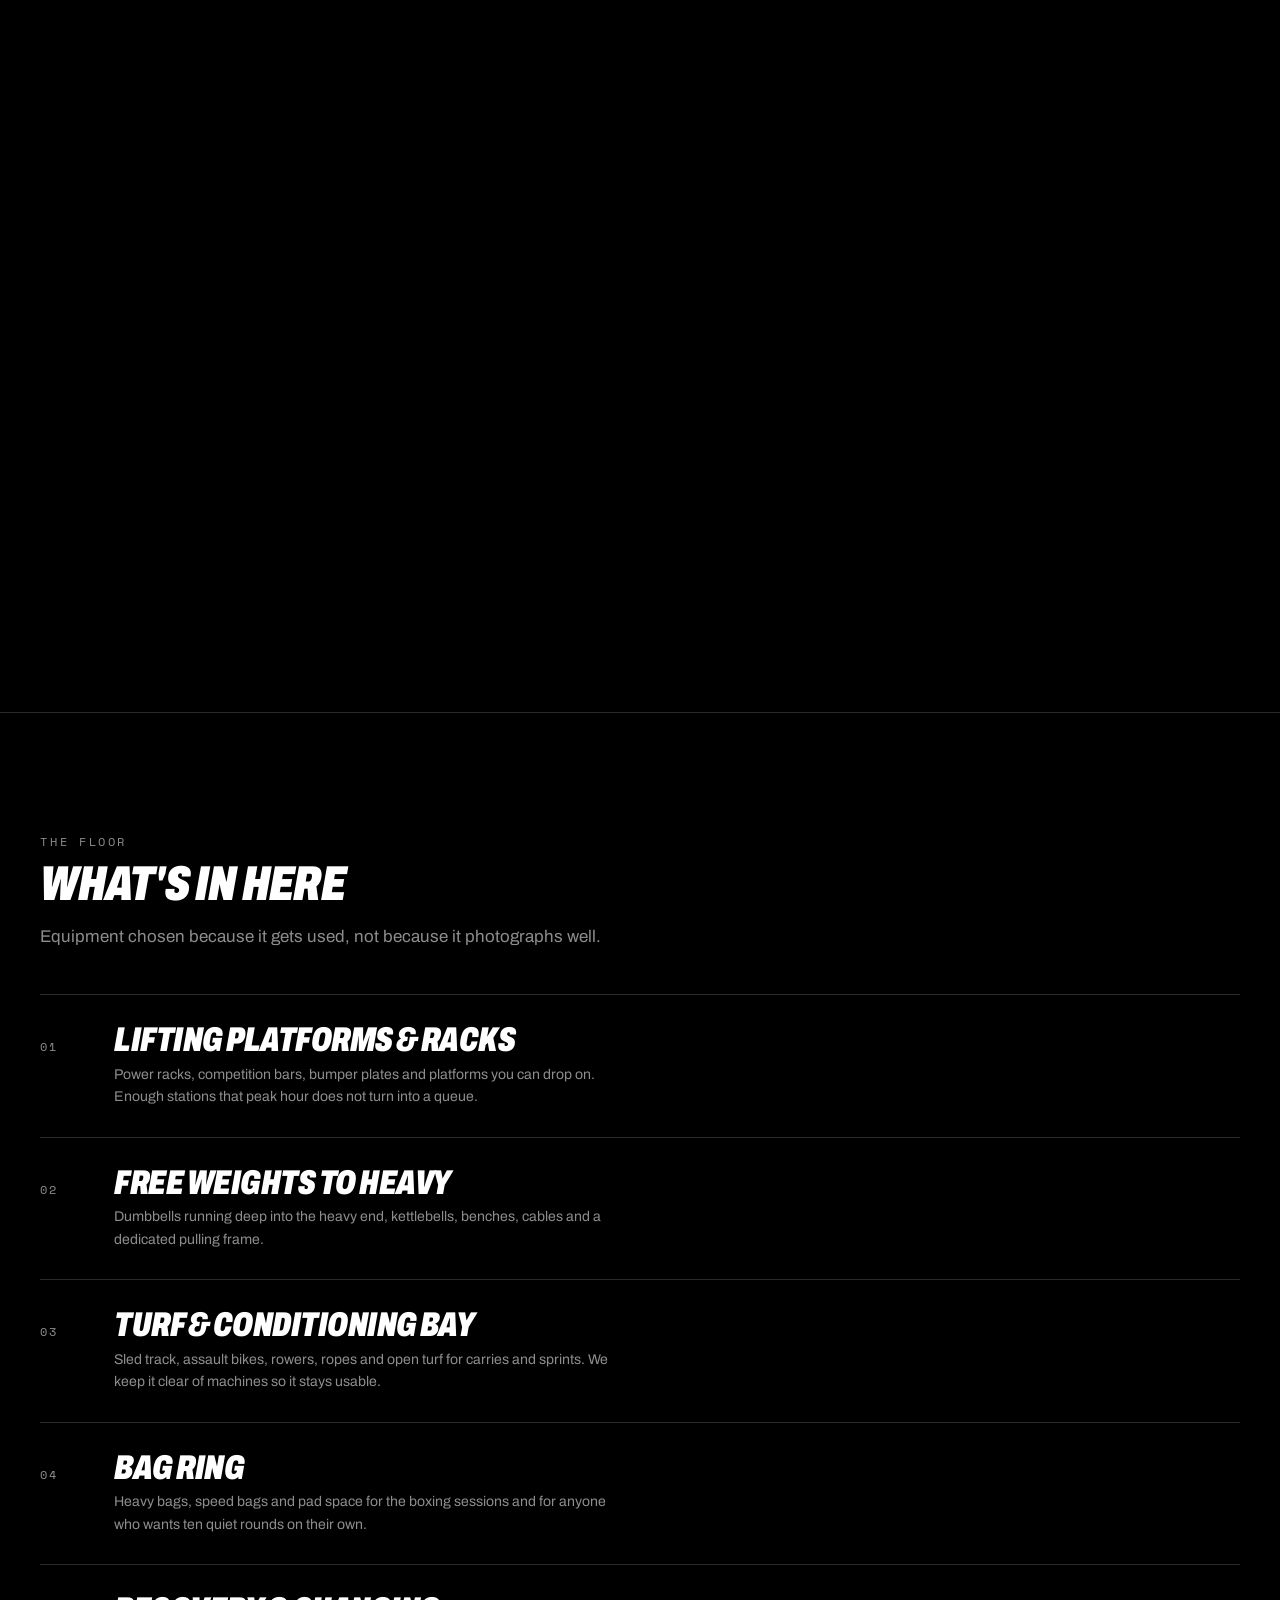
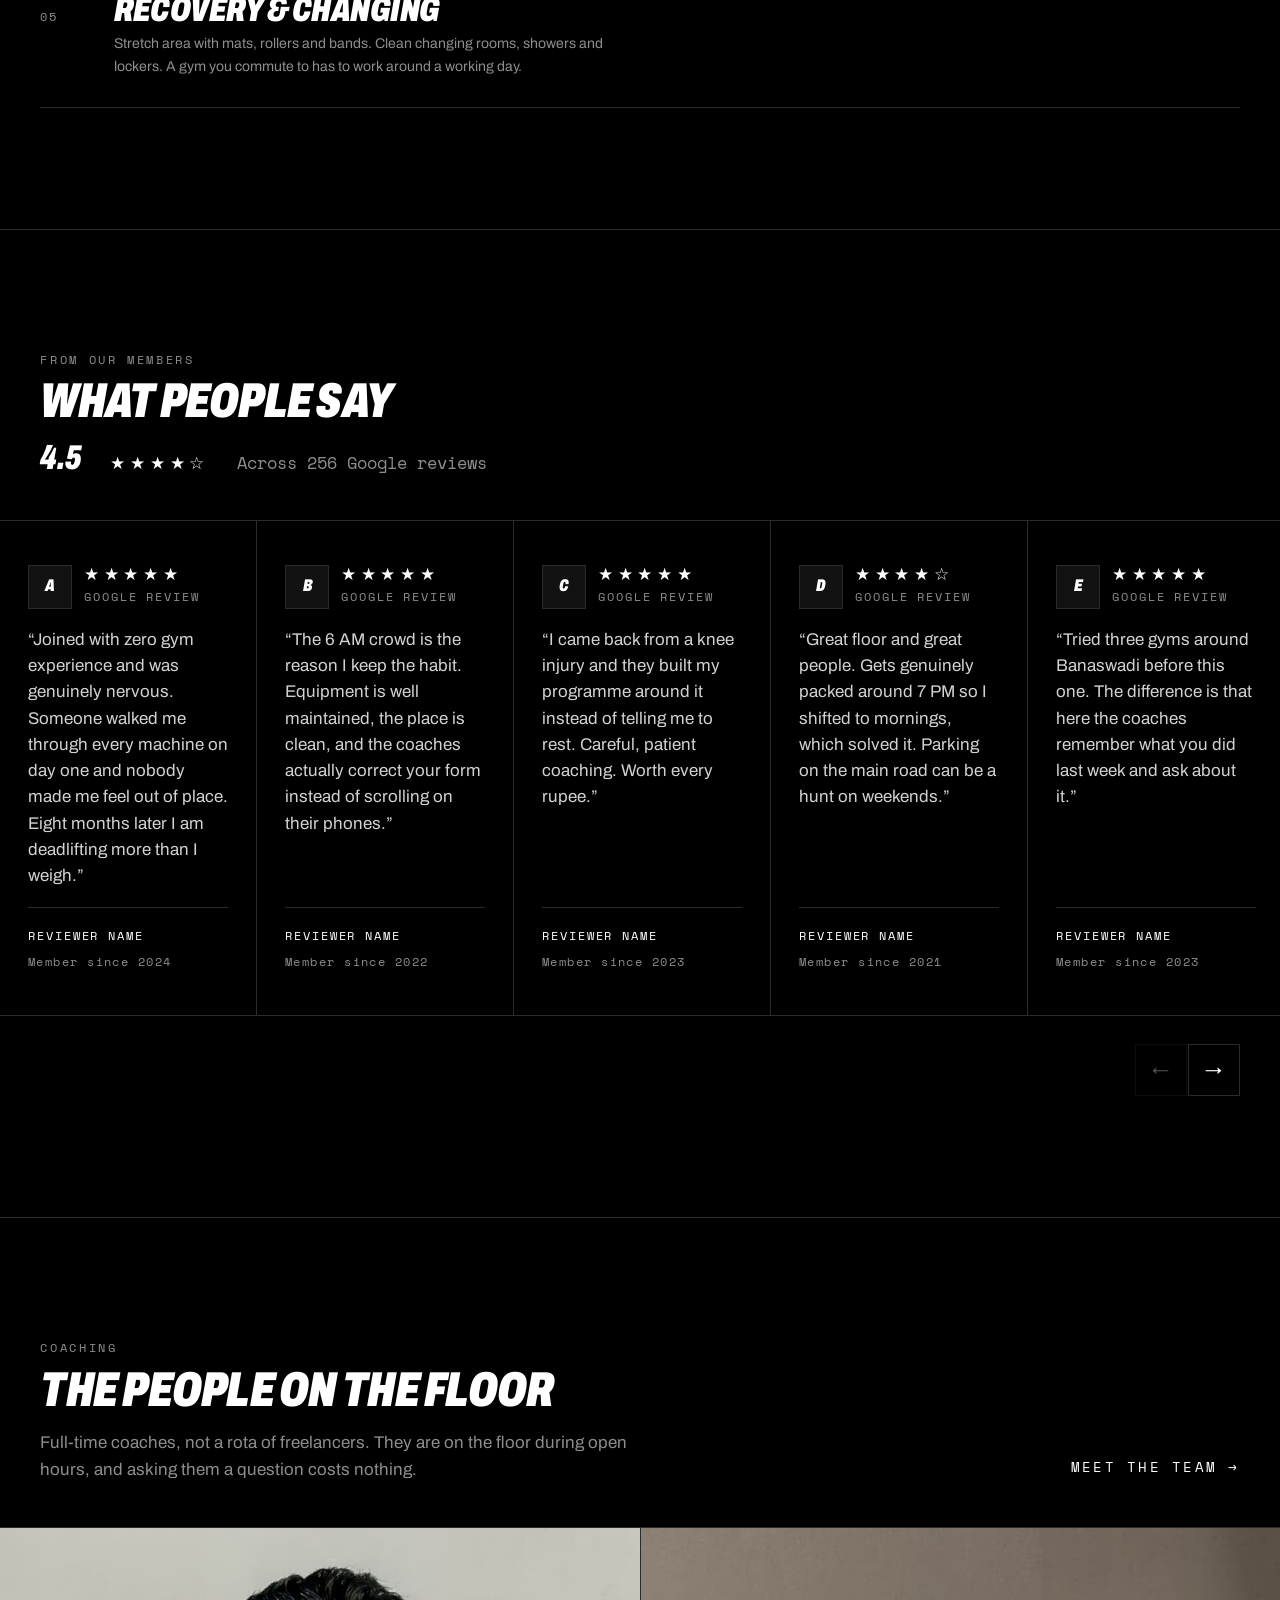
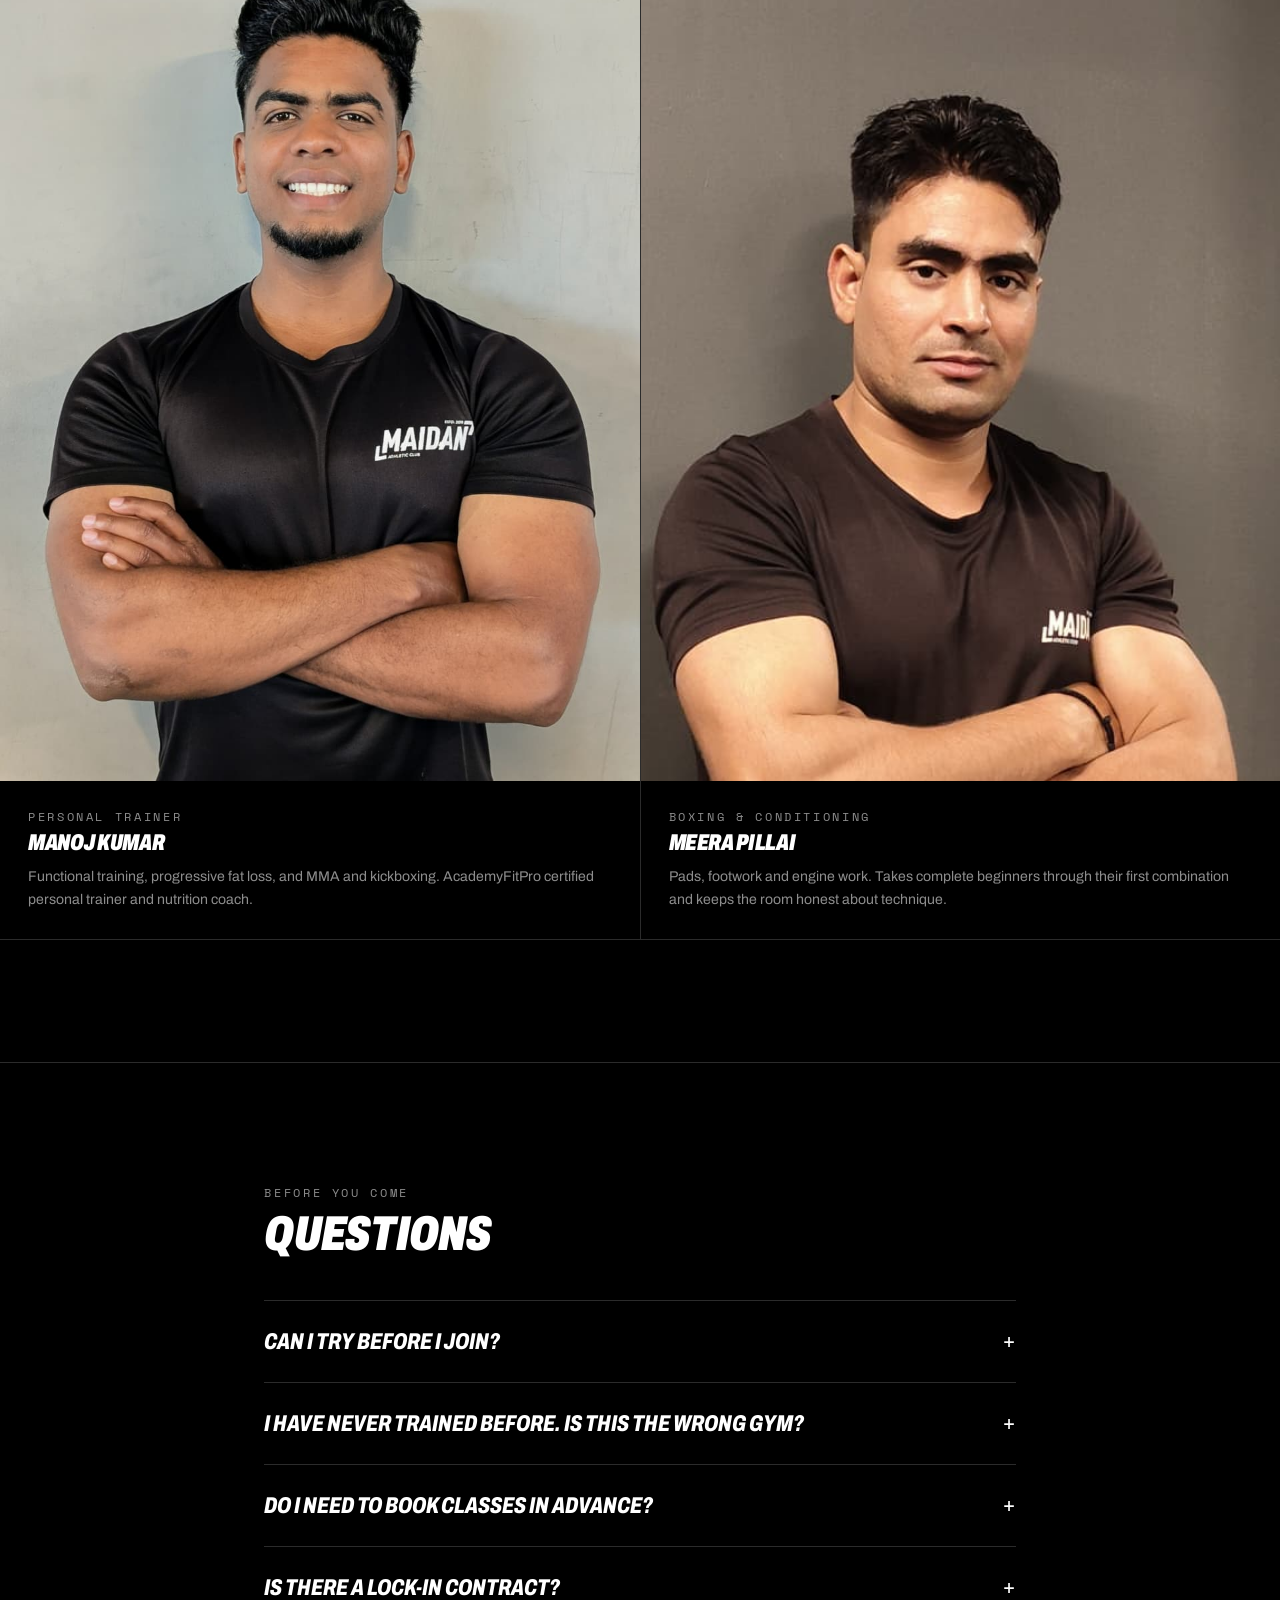
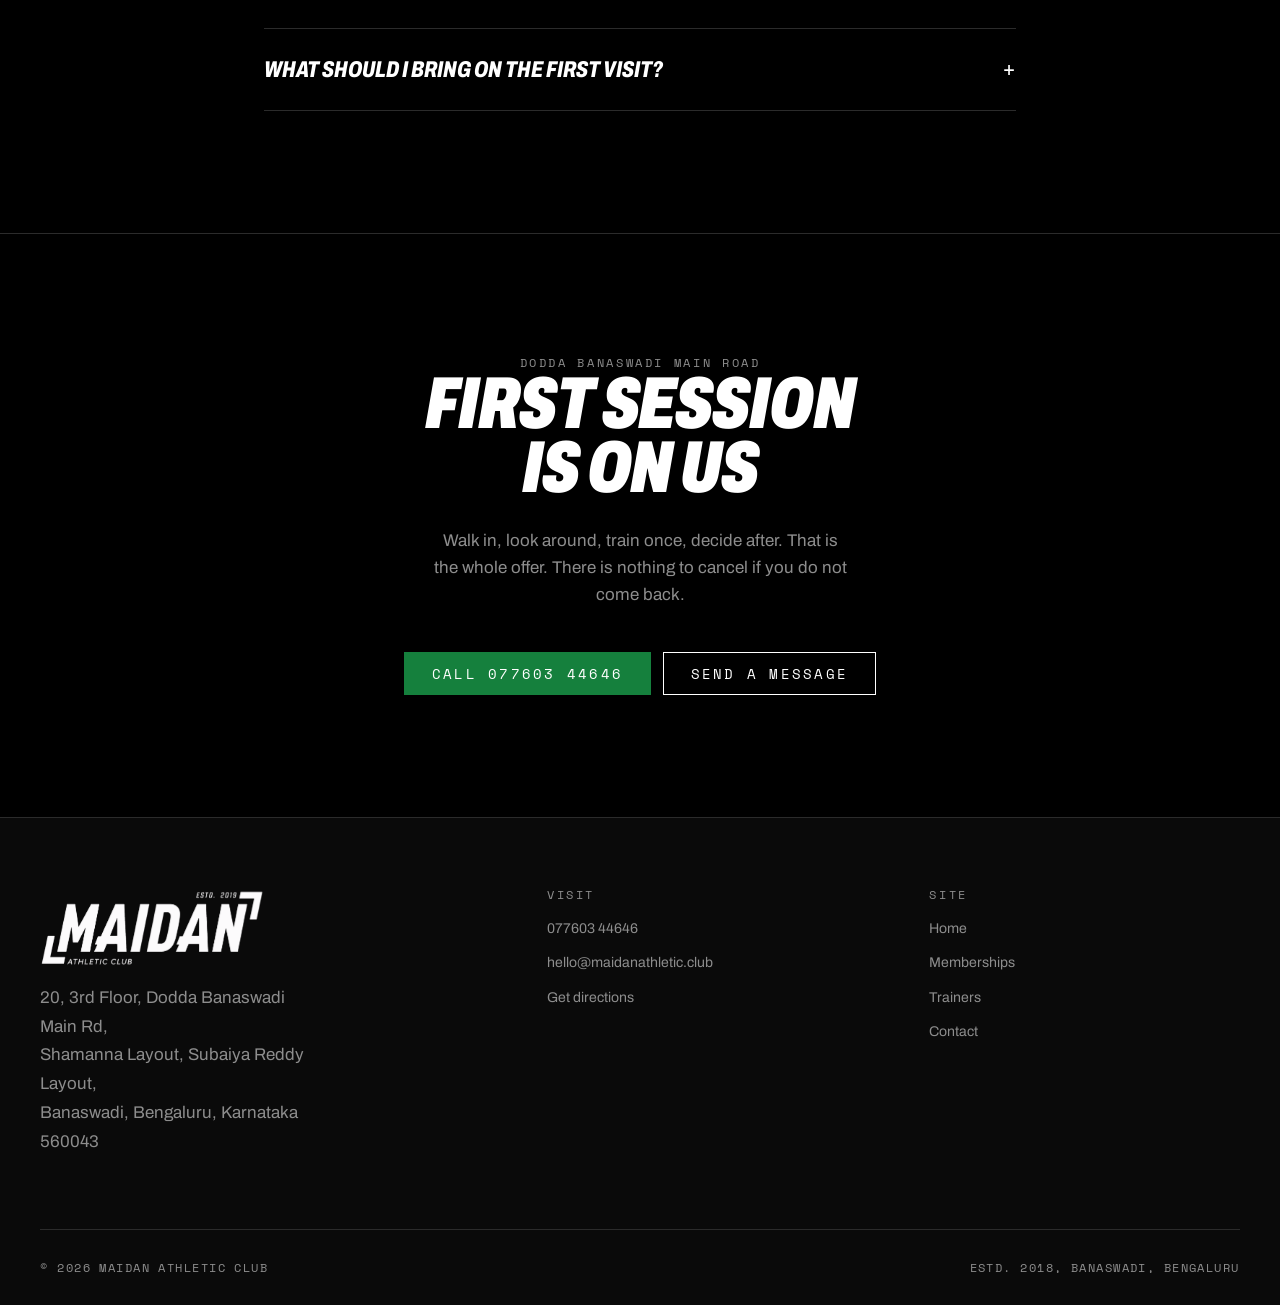
==== commit c8196b07: "Remove classes page, founder video, and their dead assets The classes page is gone from the site: th" ====
--- a/public/index.html
+++ b/public/index.html
@@ -136,7 +136,6 @@
       <p class="hero__lede">A maidan is open ground, where anyone can turn up and play. We built a training floor on the same idea. Proper equipment, coaches on the floor, and room to work.</p>
       <div class="cluster">
         <a class="btn" href="contact.html">Book a free trial</a>
-        <a class="btn btn--ghost" href="classes.html">See the classes</a>
       </div>
     </div>
     <span class="hero__scroll" aria-hidden="true">Scroll</span>
@@ -236,26 +235,6 @@
             <h3>Recovery &amp; changing</h3>
             <p>Stretch area with mats, rollers and bands. Clean changing rooms, showers and lockers. A gym you commute to has to work around a working day.</p>
           </div>
-        </div>
-      </div>
-    </div>
-  </section>
-
-  <!-- ===== founder video ===== -->
-  <section class="section section--ruled" data-reveal>
-    <div class="container">
-      <div class="split split--media-right">
-        <div class="stack-l">
-          <span class="eyebrow">From the founder</span>
-          <h2>Why we opened<br>this place</h2>
-          <p class="muted">Thirty seconds, no script. What Maidan was meant to be in 2018, and what it has turned into since, told by the person who signed the lease.</p>
-          <a class="link" href="contact.html">Book a free trial &rarr;</a>
-        </div>
-        <div class="video-portrait">
-          <video src="assets/video/owner_speech.mp4" preload="metadata" playsinline width="720" height="1280"></video>
-          <button class="video-portrait__play" type="button" aria-label="Play the founder's message">
-            <span>Play with sound</span>
-          </button>
         </div>
       </div>
     </div>
@@ -449,7 +428,6 @@
         <h2>Site</h2>
         <ul>
           <li><a href="index.html">Home</a></li>
-          <li><a href="classes.html">Classes</a></li>
           <li><a href="memberships.html">Memberships</a></li>
           <li><a href="trainers.html">Trainers</a></li>
           <li><a href="contact.html">Contact</a></li>
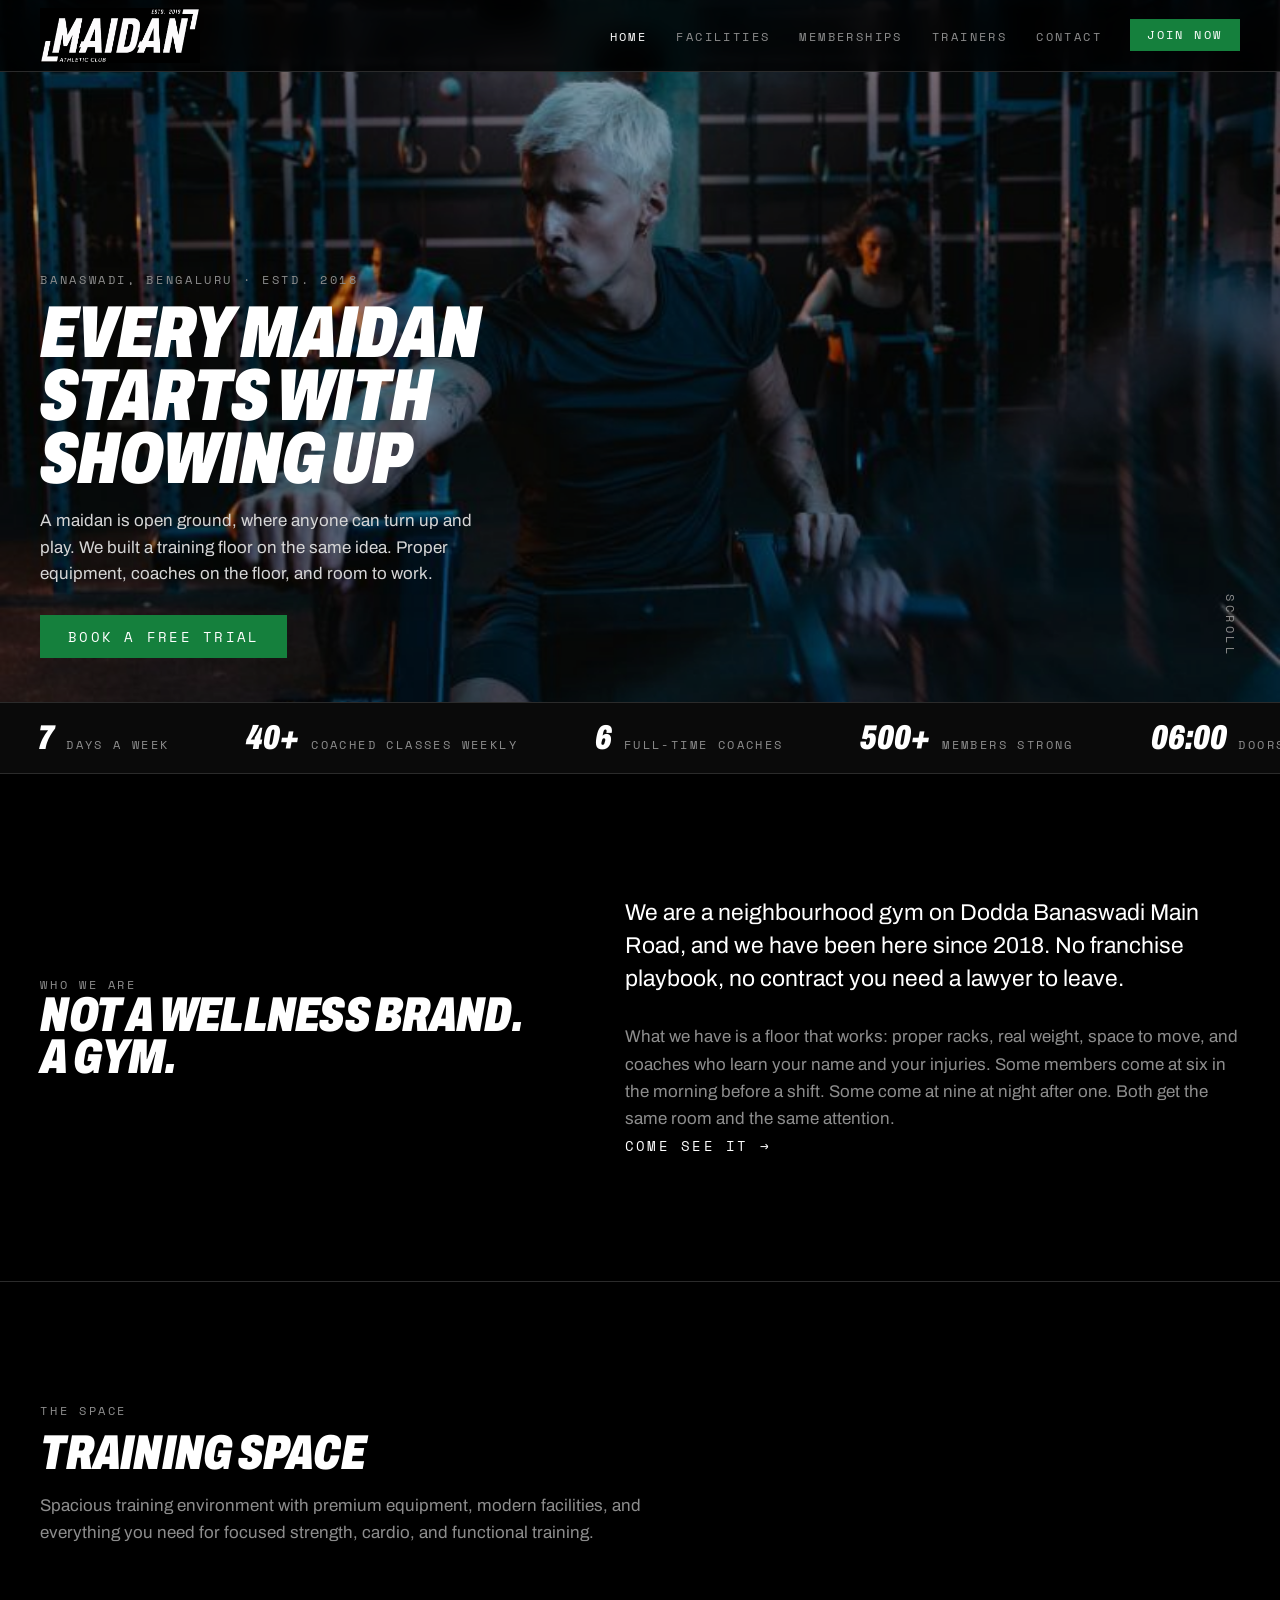
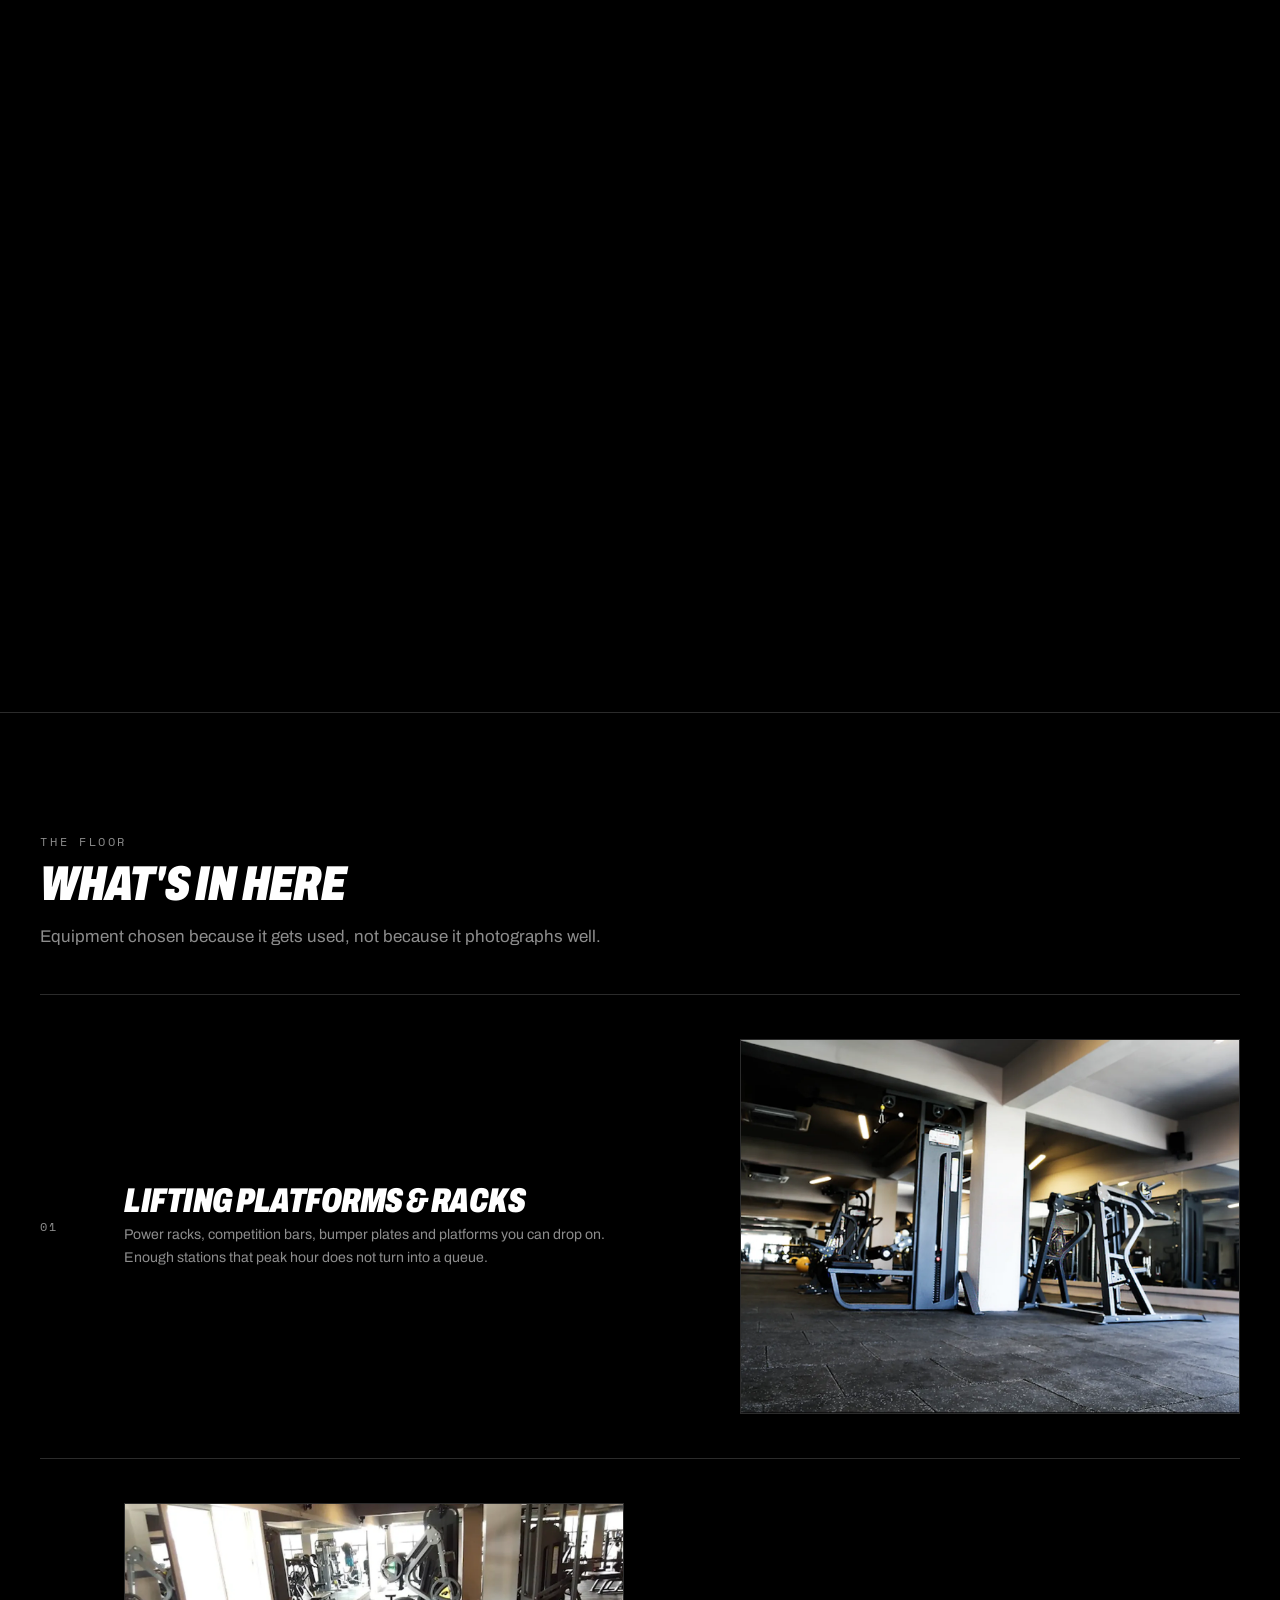
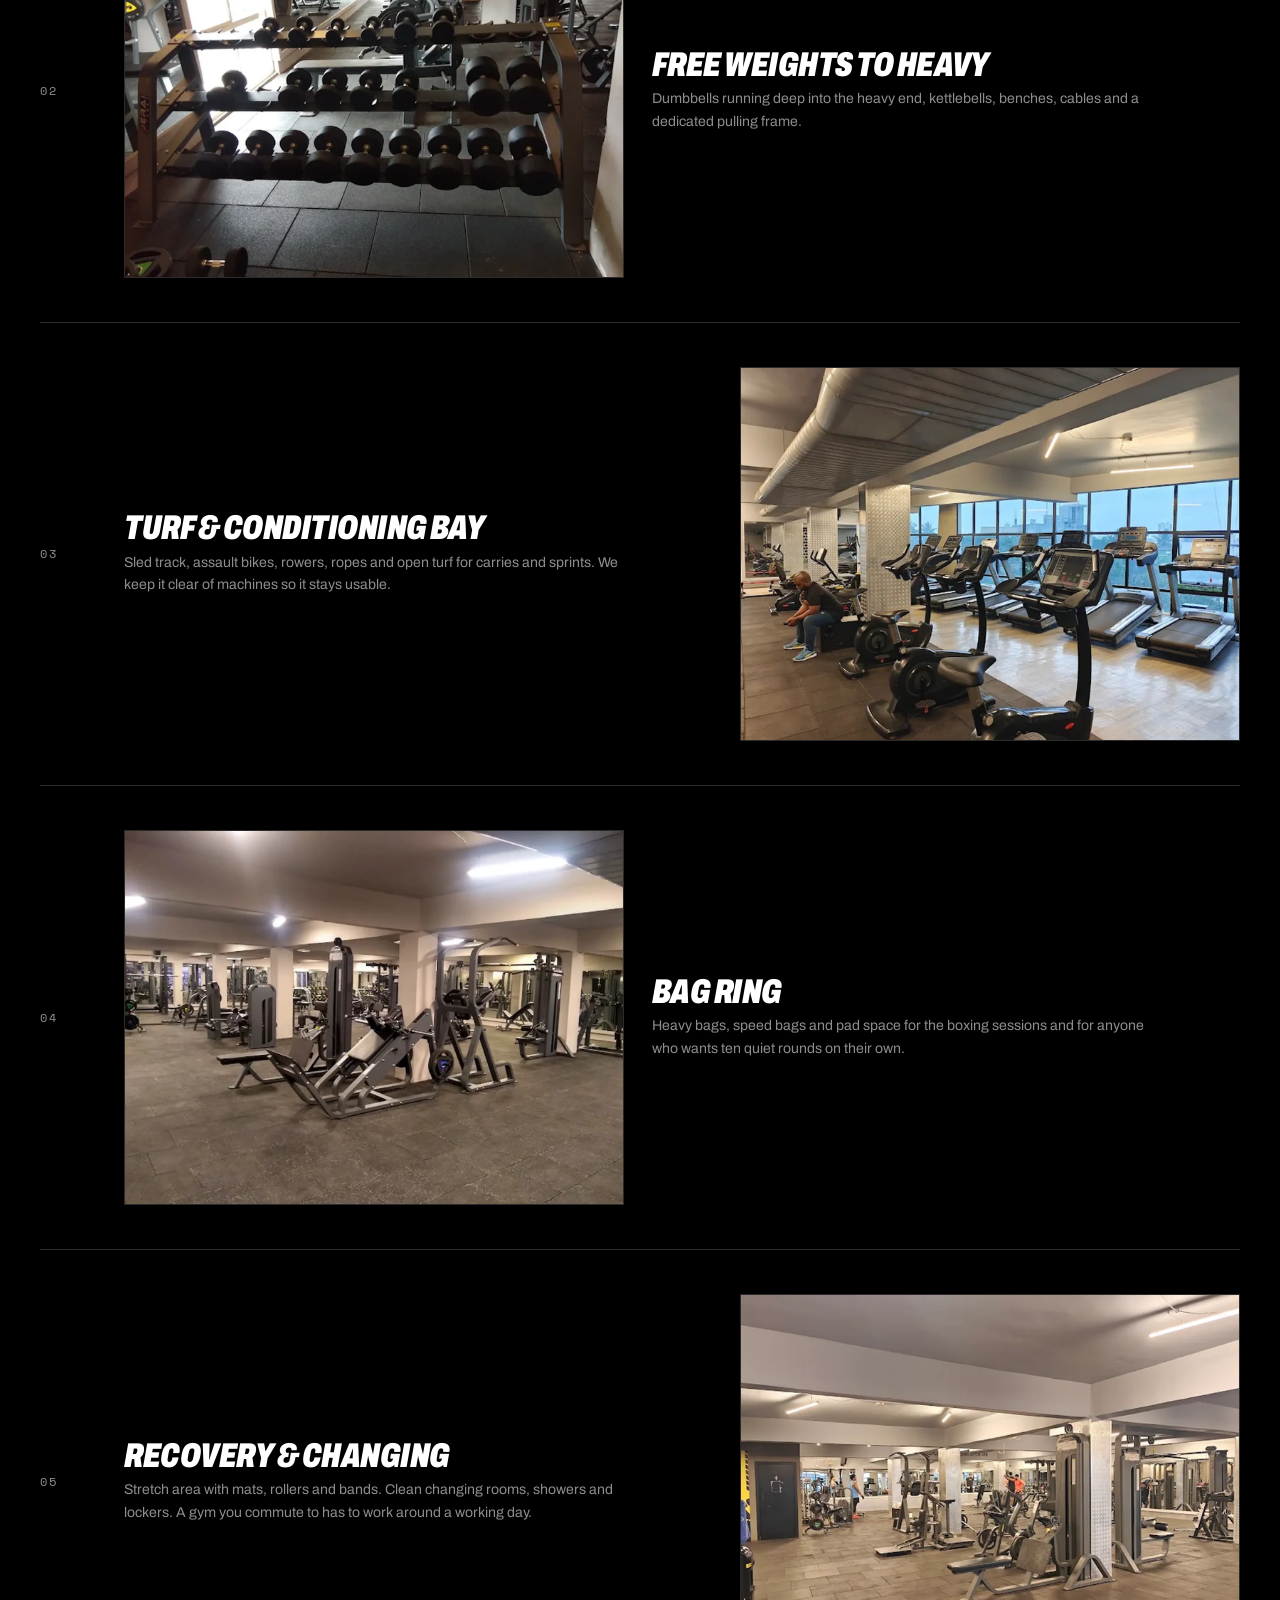
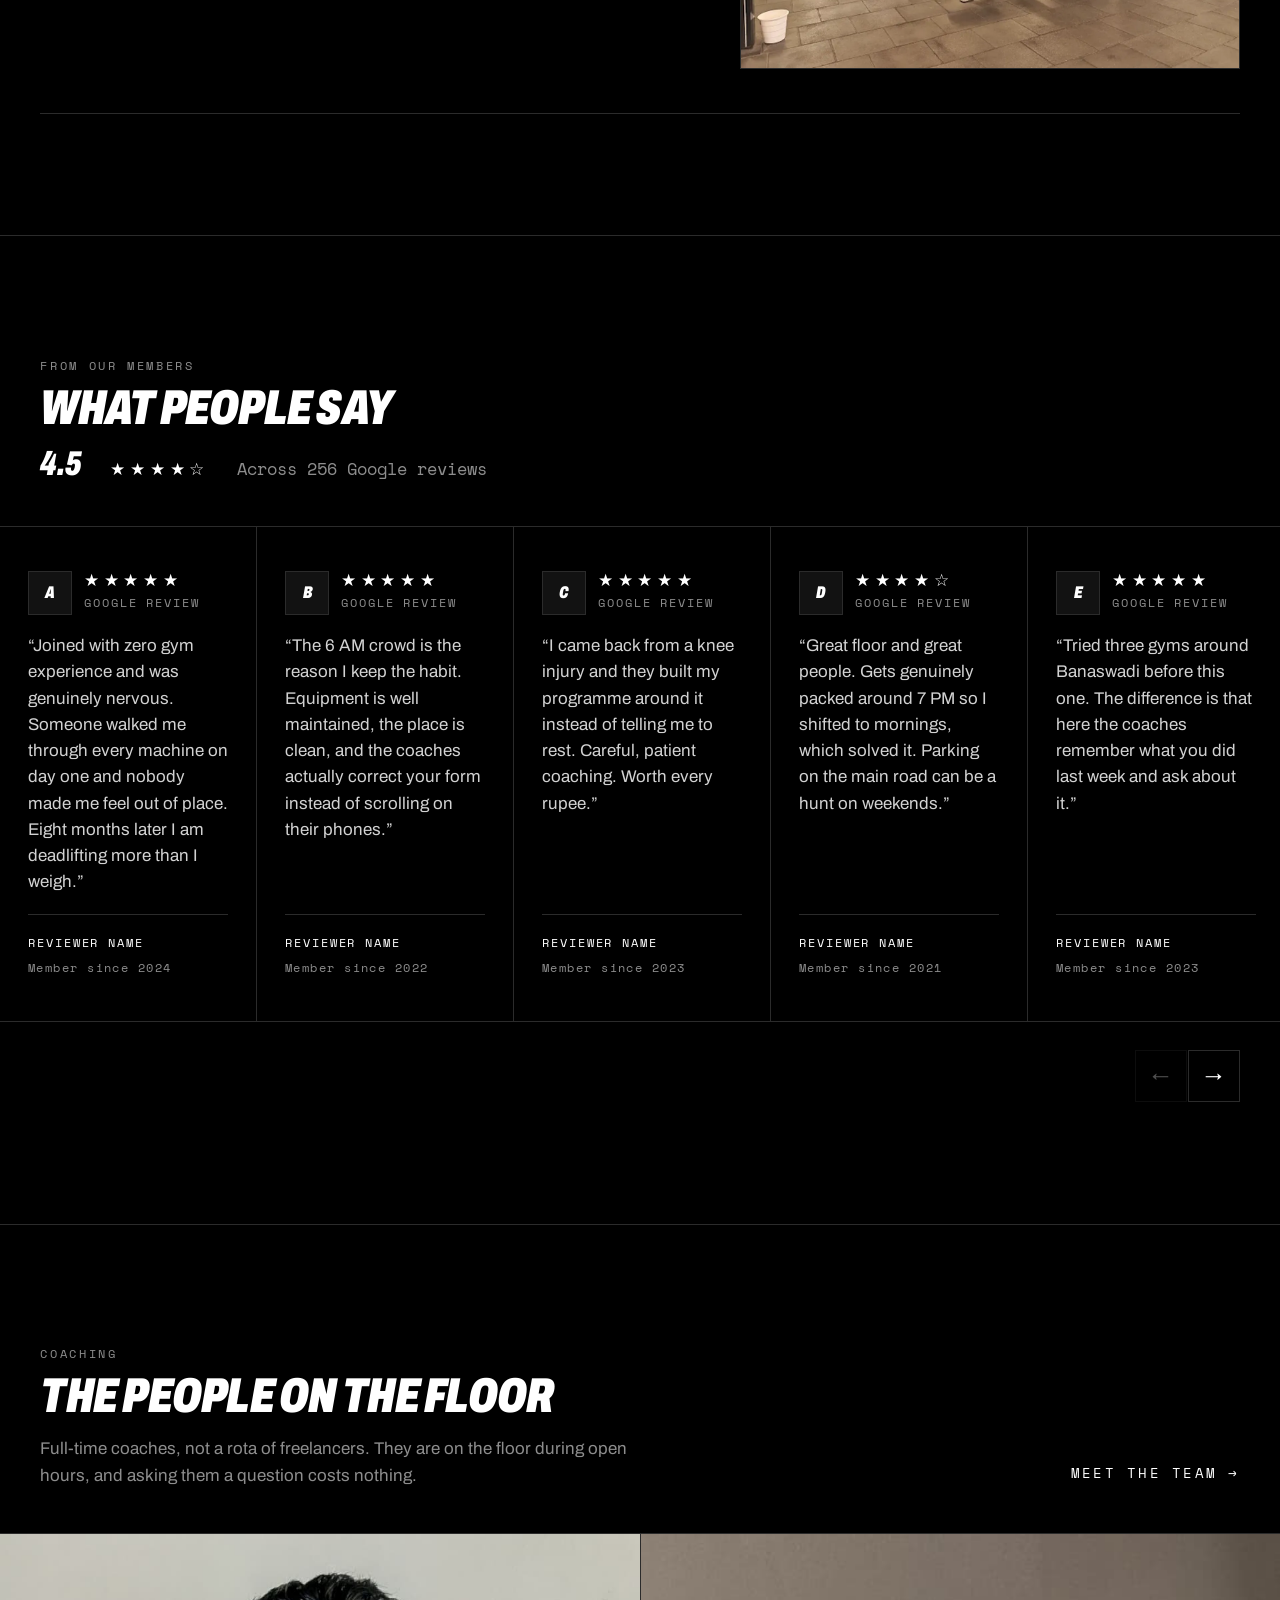
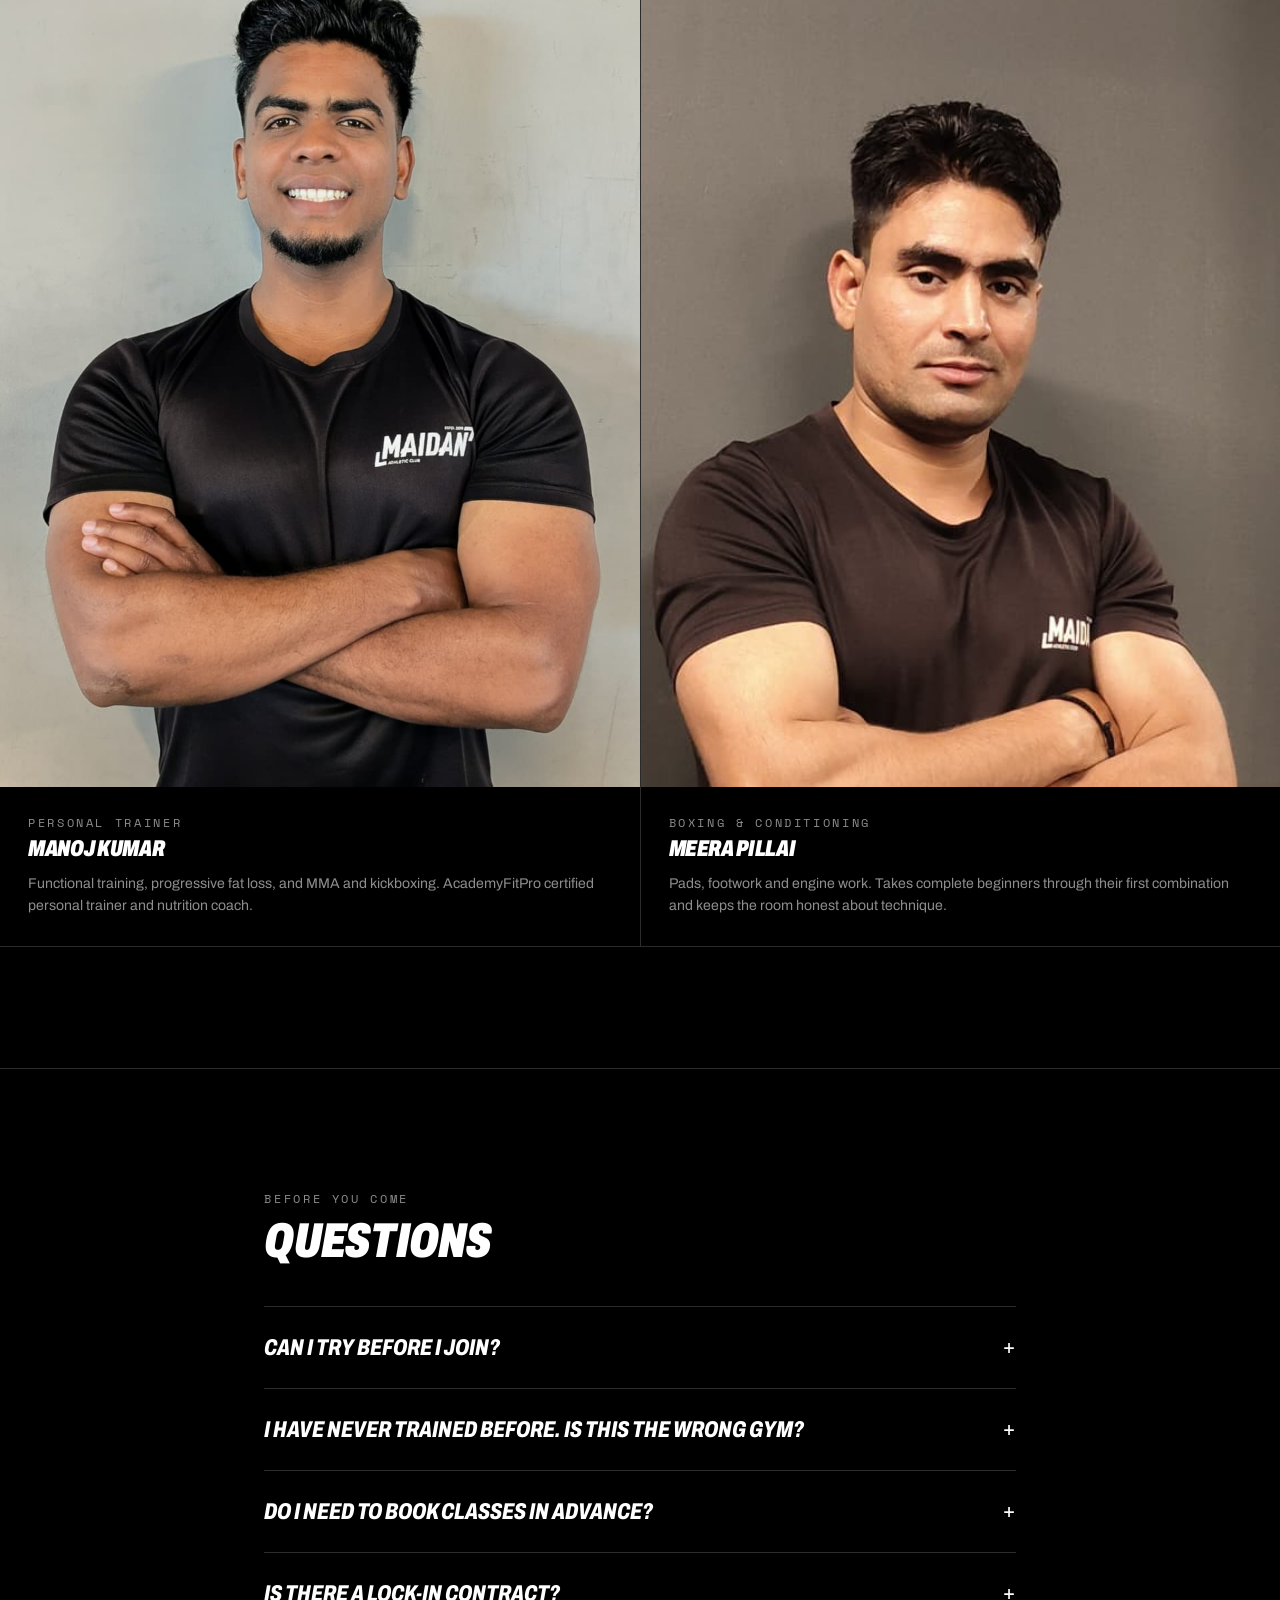
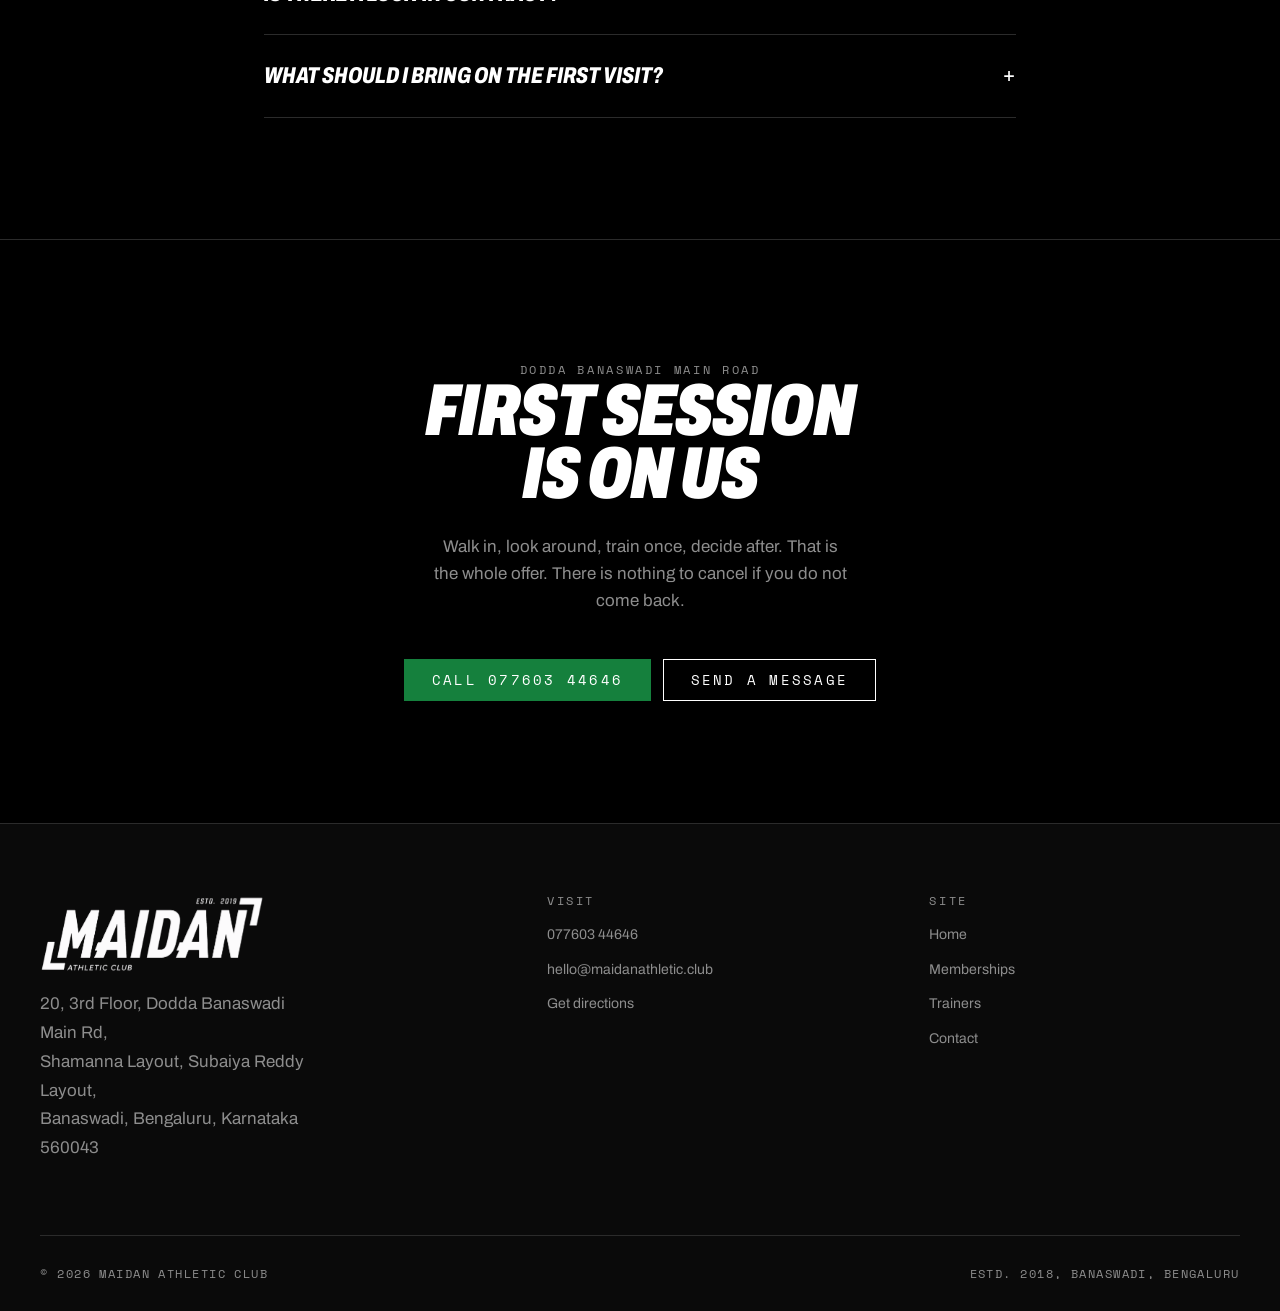
==== commit a44af0d1: "Add floor photography to the equipment rows, alternating sides The "What's in here" rows were text o" ====
--- a/public/index.html
+++ b/public/index.html
@@ -200,41 +200,56 @@
           <p>Equipment chosen because it gets used, not because it photographs well.</p>
         </div>
       </div>
-      <div class="rows">
+      <div class="rows rows--gallery">
         <div class="row-item" data-reveal>
           <span class="row-item__num">01</span>
-          <div>
+          <div class="row-item__body">
             <h3>Lifting platforms &amp; racks</h3>
             <p>Power racks, competition bars, bumper plates and platforms you can drop on. Enough stations that peak hour does not turn into a queue.</p>
           </div>
-        </div>
-        <div class="row-item" data-reveal>
+          <figure class="row-item__media">
+            <img src="assets/images/floor-racks.webp" alt="Rack and Smith machine stations on the rubber-floored lifting area" width="1400" height="1050" loading="lazy" decoding="async">
+          </figure>
+        </div>
+        <div class="row-item row-item--flip" data-reveal>
           <span class="row-item__num">02</span>
-          <div>
+          <div class="row-item__body">
             <h3>Free weights to heavy</h3>
             <p>Dumbbells running deep into the heavy end, kettlebells, benches, cables and a dedicated pulling frame.</p>
           </div>
+          <figure class="row-item__media">
+            <img src="assets/images/floor-free-weights.webp" alt="Two-tier dumbbell rack running the length of the free weights area" width="1400" height="1050" loading="lazy" decoding="async">
+          </figure>
         </div>
         <div class="row-item" data-reveal>
           <span class="row-item__num">03</span>
-          <div>
+          <div class="row-item__body">
             <h3>Turf &amp; conditioning bay</h3>
             <p>Sled track, assault bikes, rowers, ropes and open turf for carries and sprints. We keep it clear of machines so it stays usable.</p>
           </div>
-        </div>
-        <div class="row-item" data-reveal>
+          <figure class="row-item__media">
+            <img src="assets/images/floor-cardio.webp" alt="Bikes, rowers and treadmills along the window side of the conditioning floor" width="1400" height="1050" loading="lazy" decoding="async">
+          </figure>
+        </div>
+        <div class="row-item row-item--flip" data-reveal>
           <span class="row-item__num">04</span>
-          <div>
+          <div class="row-item__body">
             <h3>Bag ring</h3>
             <p>Heavy bags, speed bags and pad space for the boxing sessions and for anyone who wants ten quiet rounds on their own.</p>
           </div>
+          <figure class="row-item__media">
+            <img src="assets/images/floor-wide.webp" alt="Open training floor with room between stations" width="1400" height="1050" loading="lazy" decoding="async">
+          </figure>
         </div>
         <div class="row-item" data-reveal>
           <span class="row-item__num">05</span>
-          <div>
+          <div class="row-item__body">
             <h3>Recovery &amp; changing</h3>
             <p>Stretch area with mats, rollers and bands. Clean changing rooms, showers and lockers. A gym you commute to has to work around a working day.</p>
           </div>
+          <figure class="row-item__media">
+            <img src="assets/images/floor-machines.webp" alt="The main floor looking toward the changing rooms" width="1400" height="1050" loading="lazy" decoding="async">
+          </figure>
         </div>
       </div>
     </div>
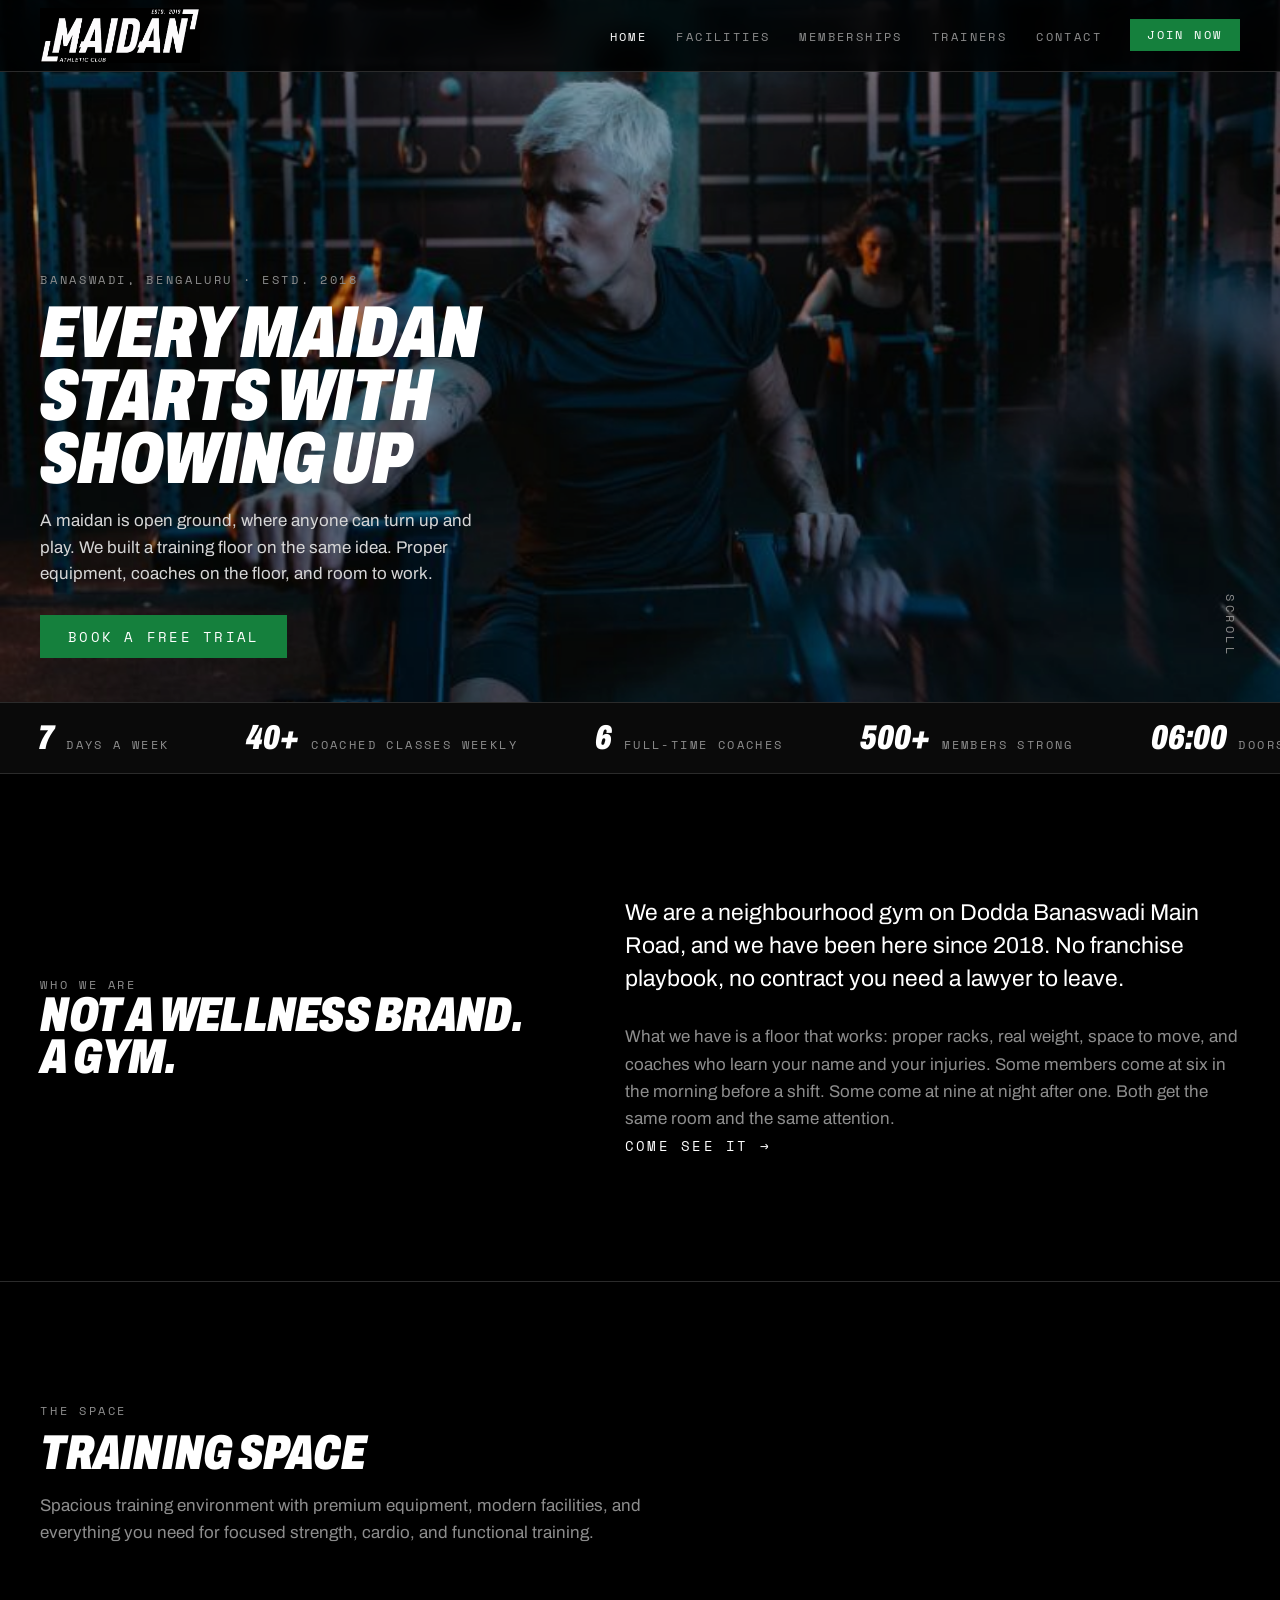
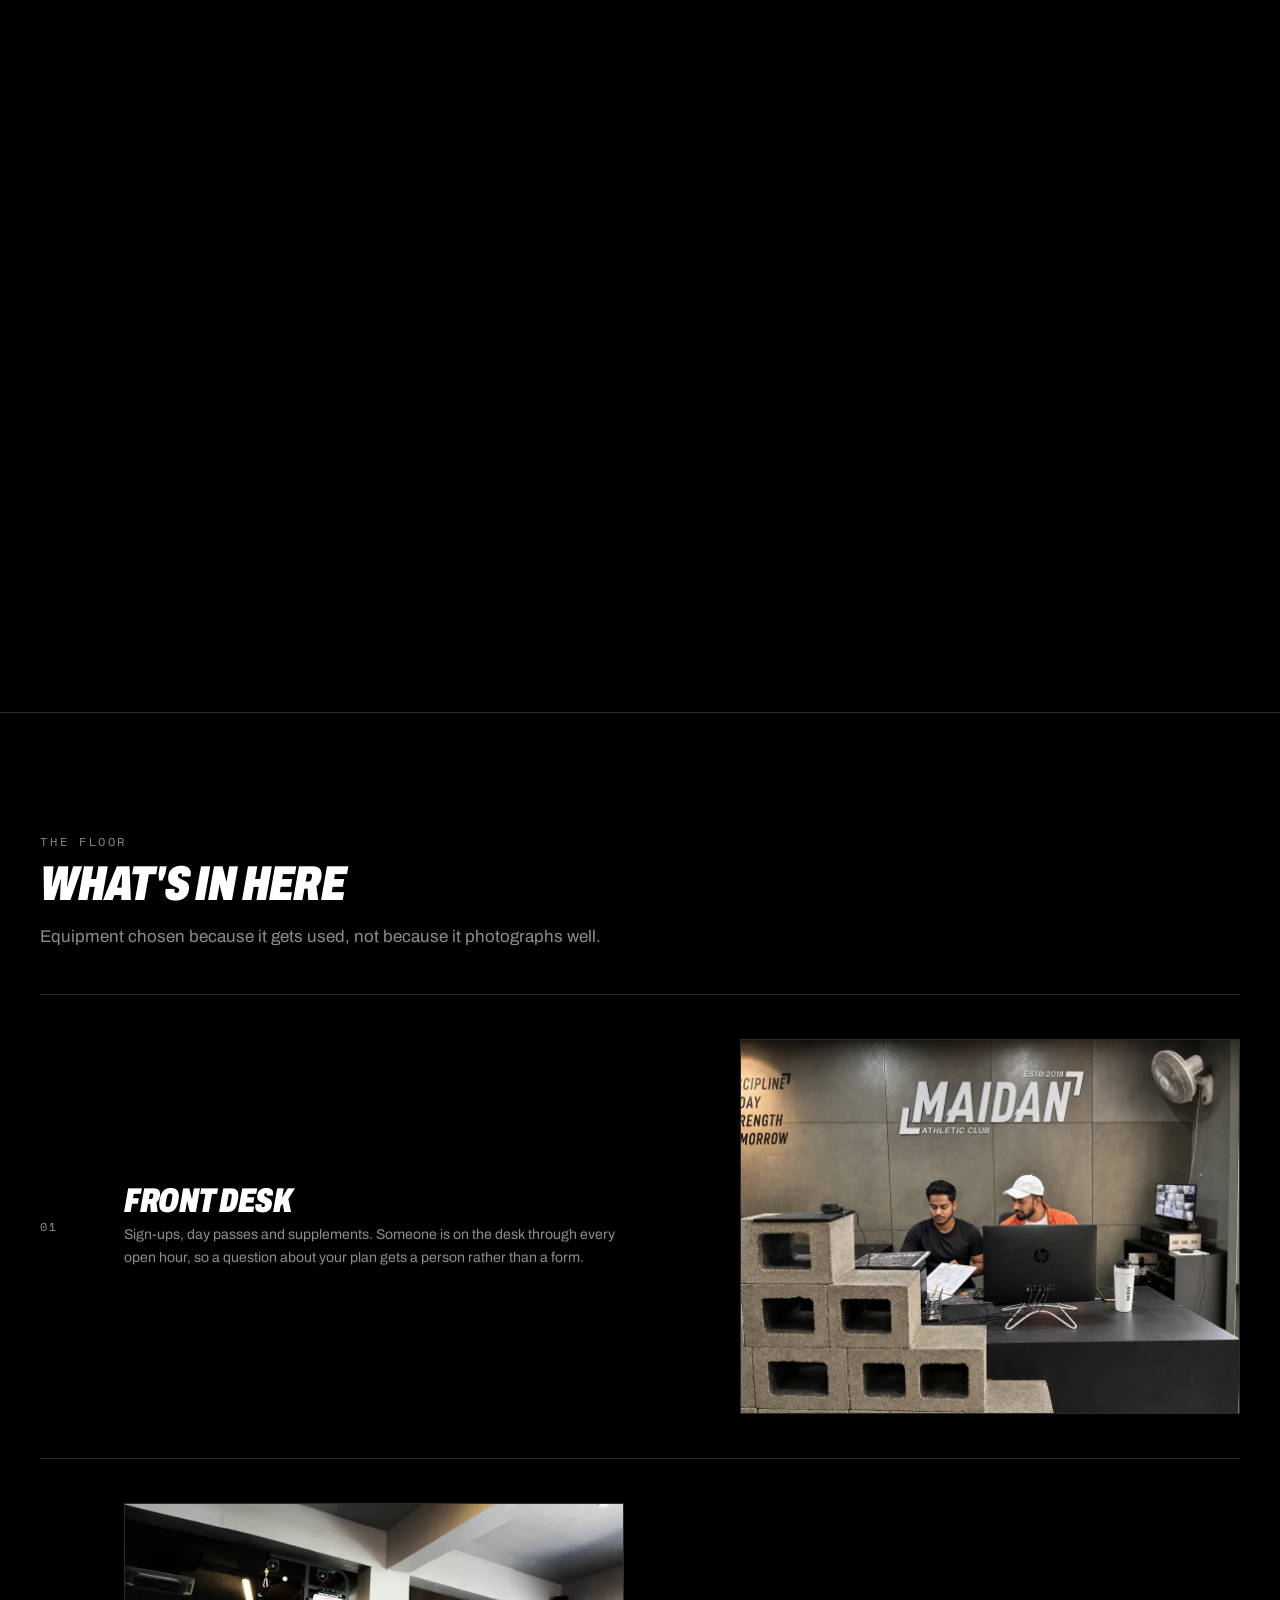
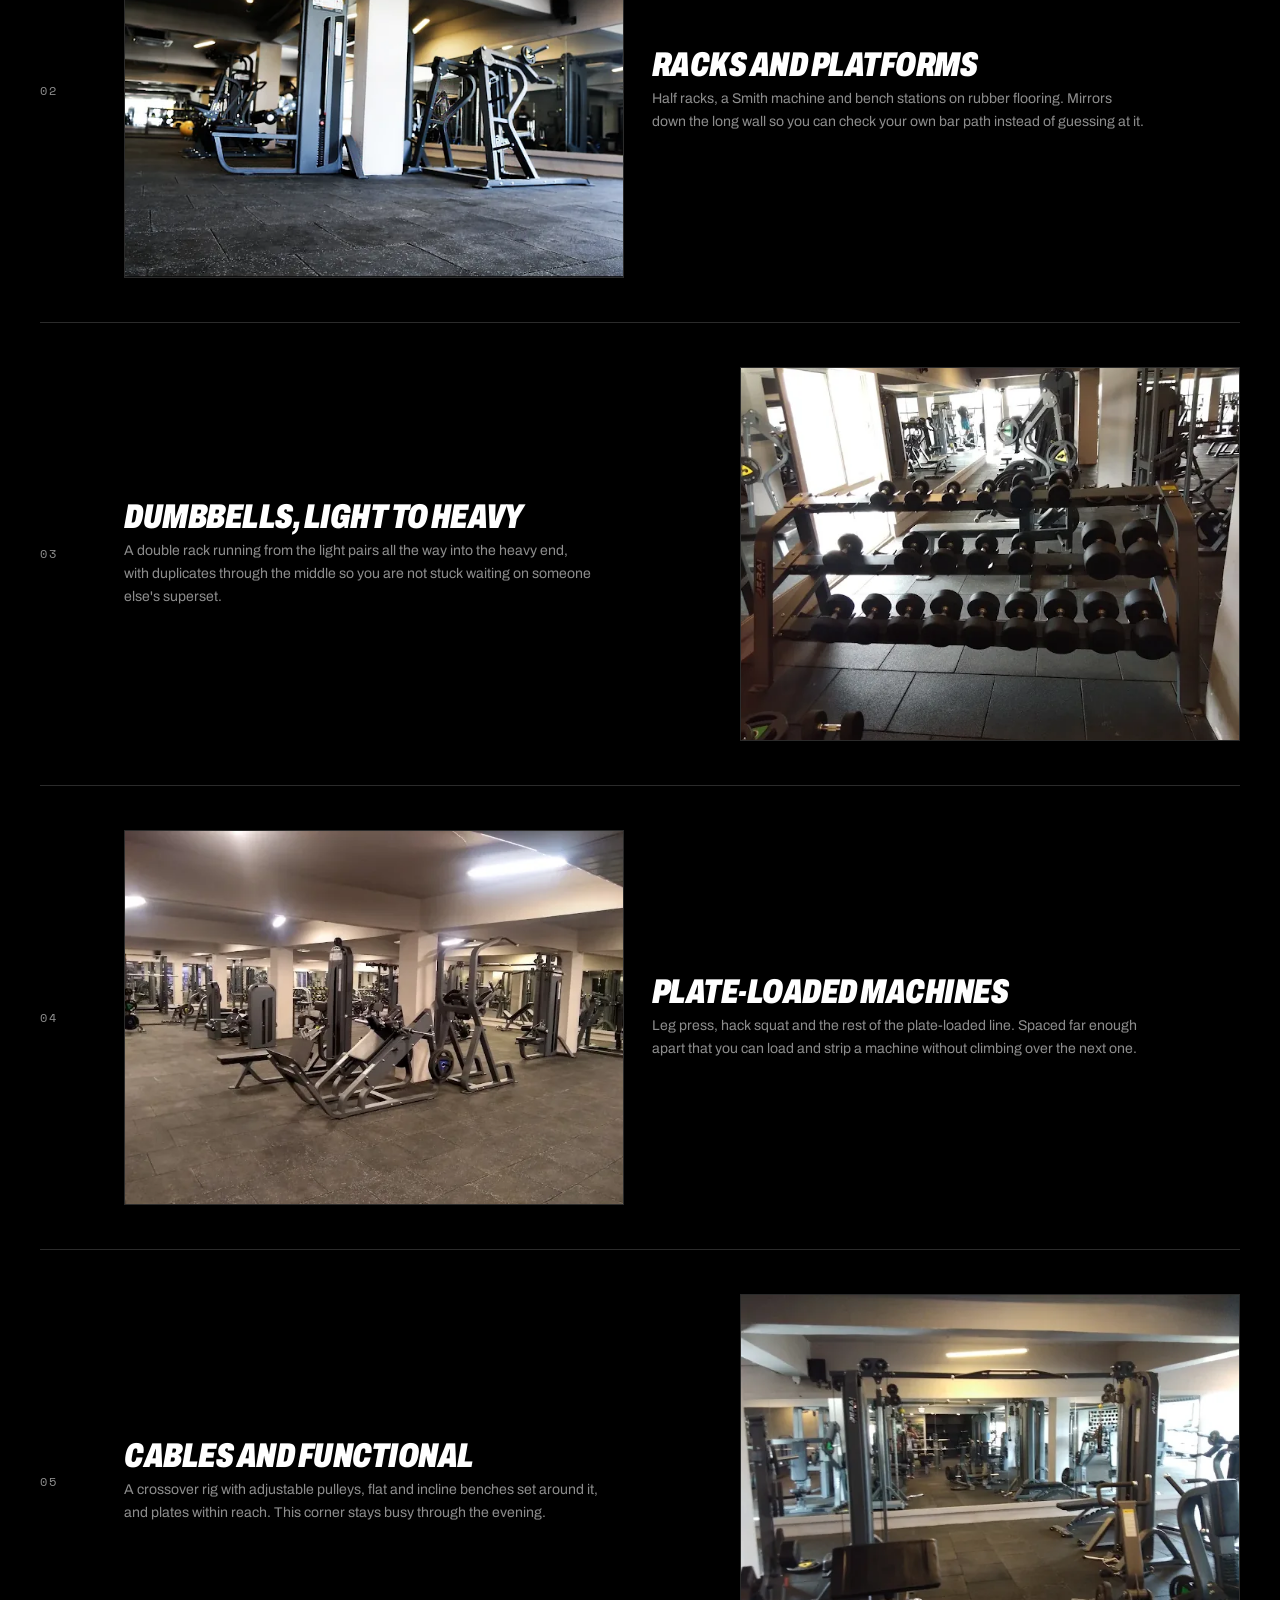
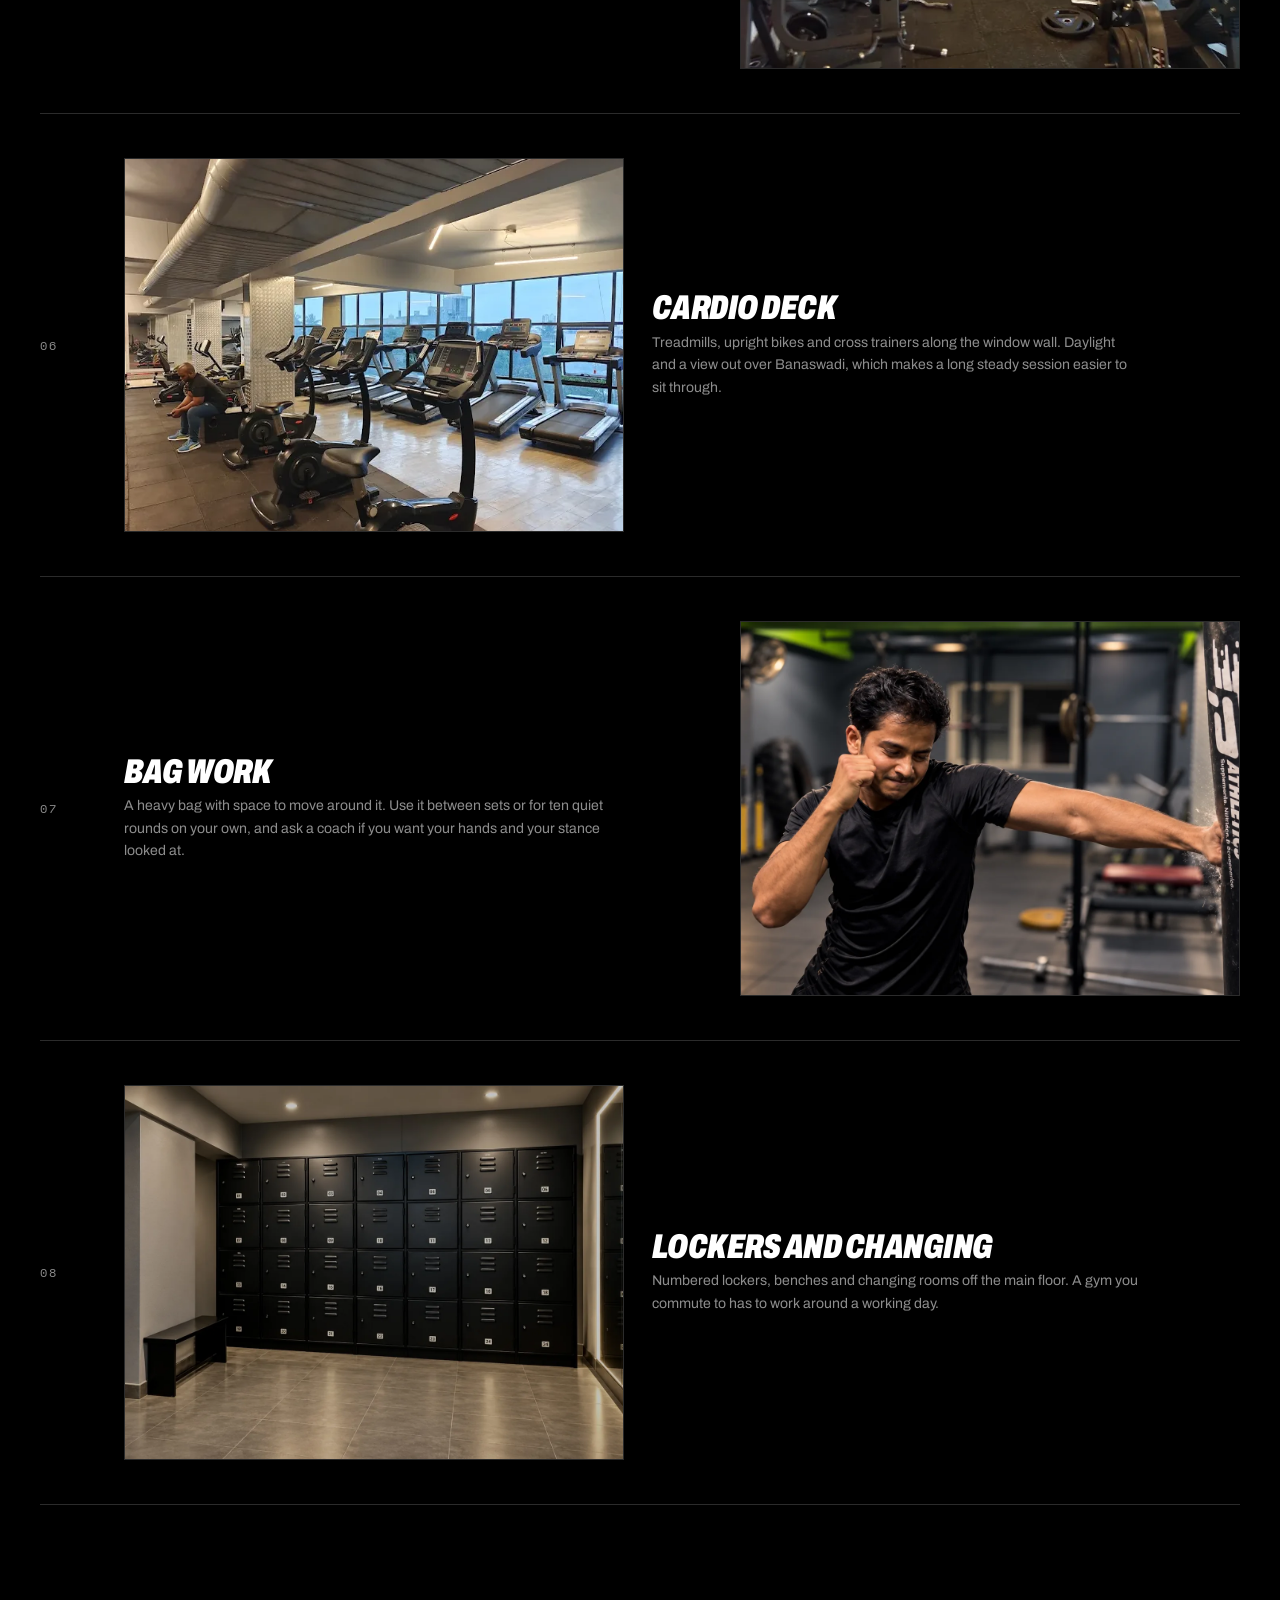
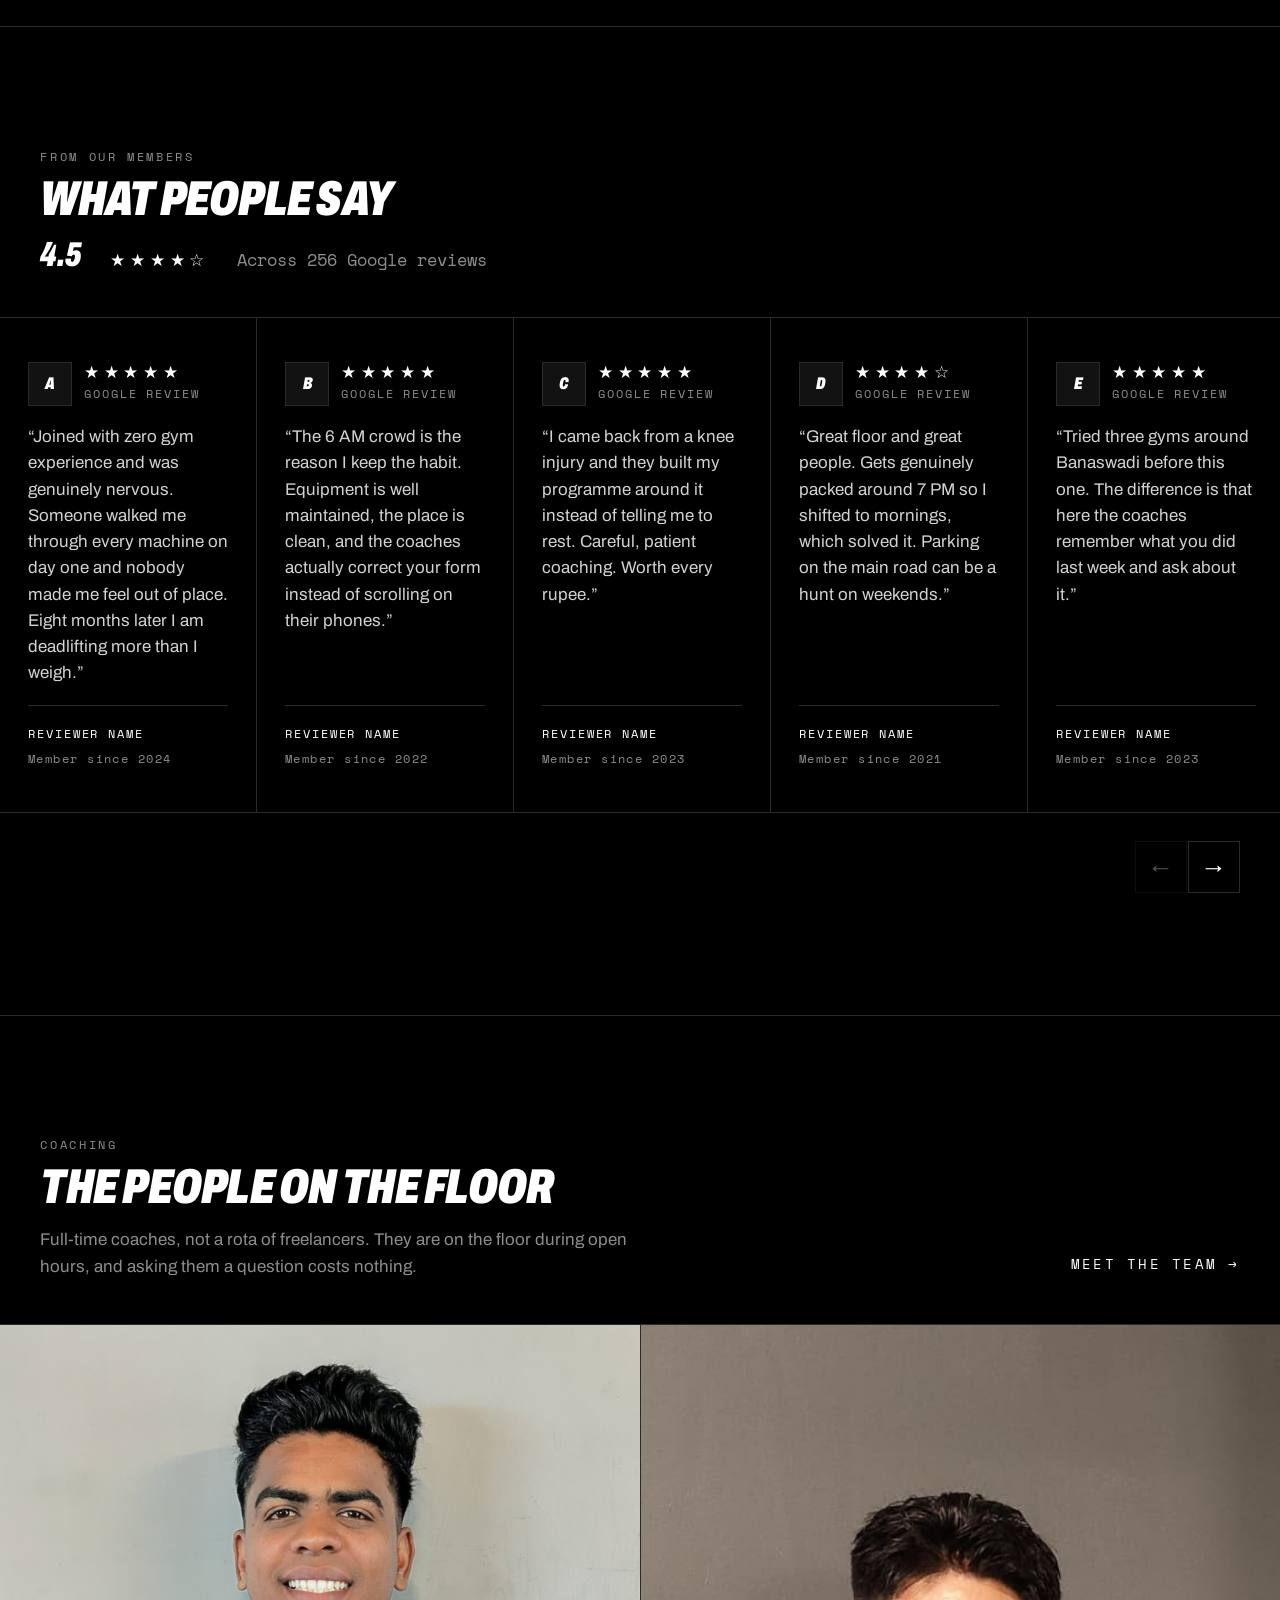
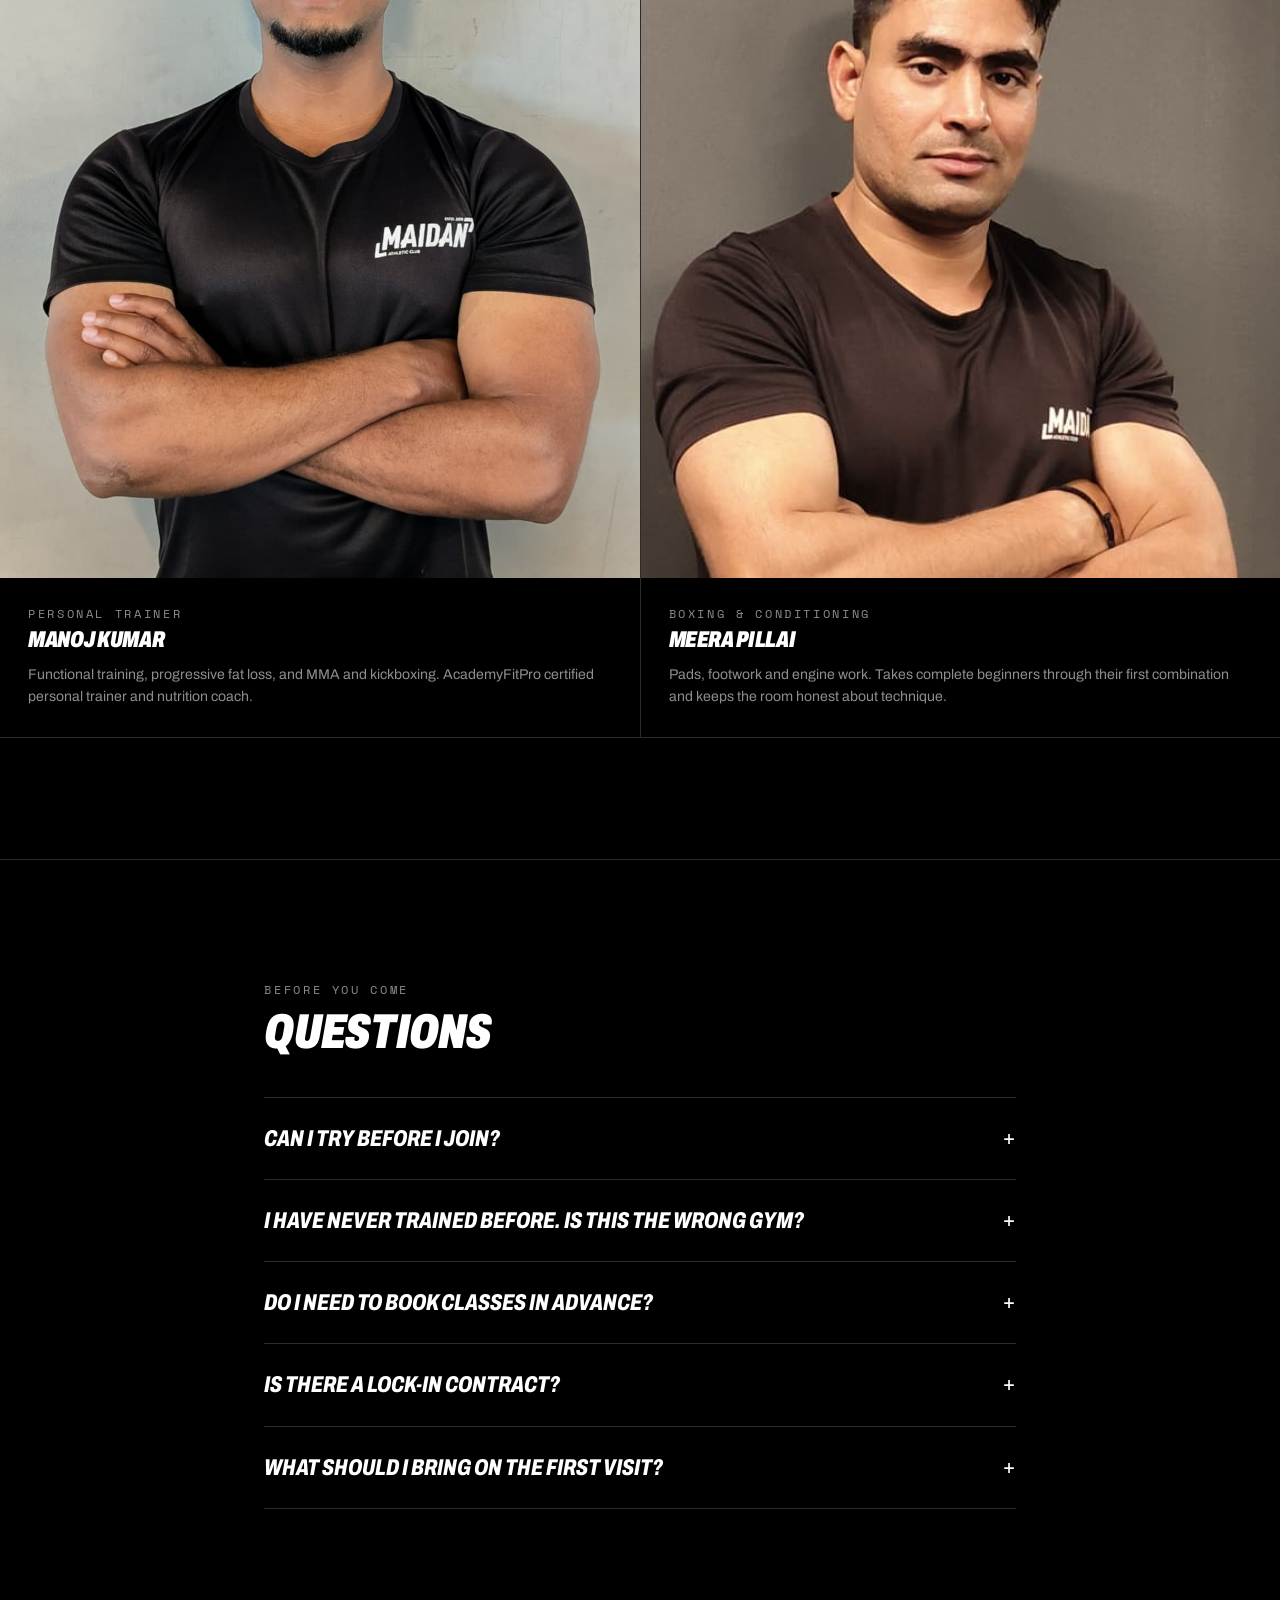
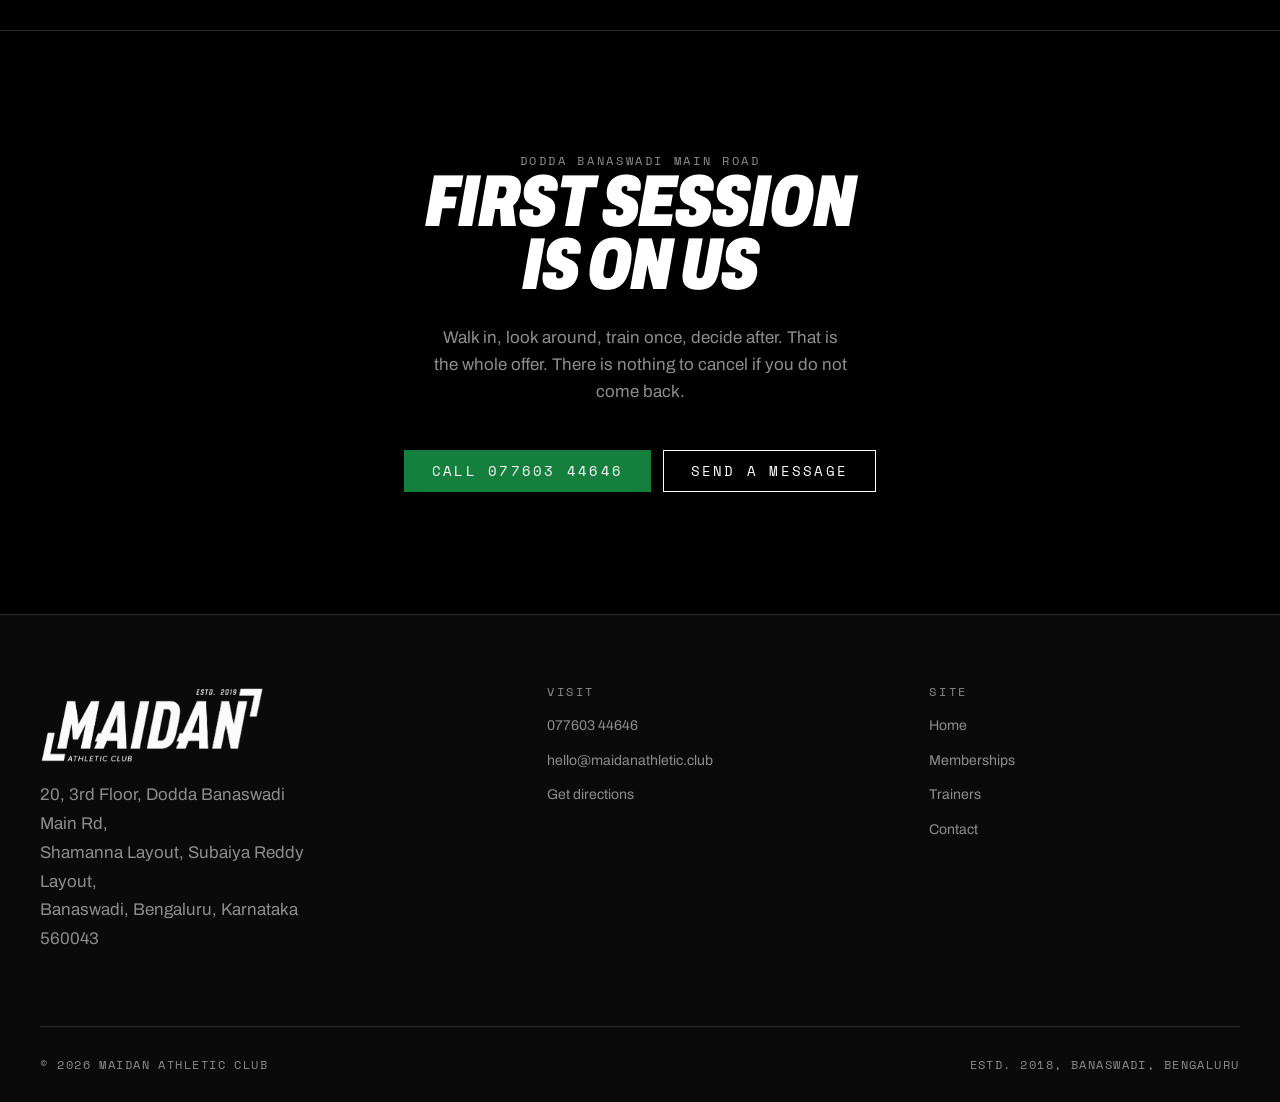
==== commit d6265674: "Rewrite the floor rows around the real photos Eight rows now, one per supplied photo, walking the gy" ====
--- a/public/index.html
+++ b/public/index.html
@@ -204,51 +204,81 @@
         <div class="row-item" data-reveal>
           <span class="row-item__num">01</span>
           <div class="row-item__body">
-            <h3>Lifting platforms &amp; racks</h3>
-            <p>Power racks, competition bars, bumper plates and platforms you can drop on. Enough stations that peak hour does not turn into a queue.</p>
-          </div>
-          <figure class="row-item__media">
-            <img src="assets/images/floor-racks.webp" alt="Rack and Smith machine stations on the rubber-floored lifting area" width="1400" height="1050" loading="lazy" decoding="async">
+            <h3>Front desk</h3>
+            <p>Sign-ups, day passes and supplements. Someone is on the desk through every open hour, so a question about your plan gets a person rather than a form.</p>
+          </div>
+          <figure class="row-item__media">
+            <img src="assets/images/floor-front-desk.webp" alt="Two staff at the Maidan Athletic Club front desk below the branded wall" loading="lazy" decoding="async">
           </figure>
         </div>
         <div class="row-item row-item--flip" data-reveal>
           <span class="row-item__num">02</span>
           <div class="row-item__body">
-            <h3>Free weights to heavy</h3>
-            <p>Dumbbells running deep into the heavy end, kettlebells, benches, cables and a dedicated pulling frame.</p>
-          </div>
-          <figure class="row-item__media">
-            <img src="assets/images/floor-free-weights.webp" alt="Two-tier dumbbell rack running the length of the free weights area" width="1400" height="1050" loading="lazy" decoding="async">
+            <h3>Racks and platforms</h3>
+            <p>Half racks, a Smith machine and bench stations on rubber flooring. Mirrors down the long wall so you can check your own bar path instead of guessing at it.</p>
+          </div>
+          <figure class="row-item__media">
+            <img src="assets/images/floor-racks.webp" alt="Half rack and Smith machine stations on the rubber-floored lifting area" loading="lazy" decoding="async">
           </figure>
         </div>
         <div class="row-item" data-reveal>
           <span class="row-item__num">03</span>
           <div class="row-item__body">
-            <h3>Turf &amp; conditioning bay</h3>
-            <p>Sled track, assault bikes, rowers, ropes and open turf for carries and sprints. We keep it clear of machines so it stays usable.</p>
-          </div>
-          <figure class="row-item__media">
-            <img src="assets/images/floor-cardio.webp" alt="Bikes, rowers and treadmills along the window side of the conditioning floor" width="1400" height="1050" loading="lazy" decoding="async">
+            <h3>Dumbbells, light to heavy</h3>
+            <p>A double rack running from the light pairs all the way into the heavy end, with duplicates through the middle so you are not stuck waiting on someone else's superset.</p>
+          </div>
+          <figure class="row-item__media">
+            <img src="assets/images/floor-dumbbells.webp" alt="Two-tier dumbbell rack running along the mirrored wall" loading="lazy" decoding="async">
           </figure>
         </div>
         <div class="row-item row-item--flip" data-reveal>
           <span class="row-item__num">04</span>
           <div class="row-item__body">
-            <h3>Bag ring</h3>
-            <p>Heavy bags, speed bags and pad space for the boxing sessions and for anyone who wants ten quiet rounds on their own.</p>
-          </div>
-          <figure class="row-item__media">
-            <img src="assets/images/floor-wide.webp" alt="Open training floor with room between stations" width="1400" height="1050" loading="lazy" decoding="async">
+            <h3>Plate-loaded machines</h3>
+            <p>Leg press, hack squat and the rest of the plate-loaded line. Spaced far enough apart that you can load and strip a machine without climbing over the next one.</p>
+          </div>
+          <figure class="row-item__media">
+            <img src="assets/images/floor-plate-loaded.webp" alt="Leg press and plate-loaded machines spaced across the main floor" loading="lazy" decoding="async">
           </figure>
         </div>
         <div class="row-item" data-reveal>
           <span class="row-item__num">05</span>
           <div class="row-item__body">
-            <h3>Recovery &amp; changing</h3>
-            <p>Stretch area with mats, rollers and bands. Clean changing rooms, showers and lockers. A gym you commute to has to work around a working day.</p>
-          </div>
-          <figure class="row-item__media">
-            <img src="assets/images/floor-machines.webp" alt="The main floor looking toward the changing rooms" width="1400" height="1050" loading="lazy" decoding="async">
+            <h3>Cables and functional</h3>
+            <p>A crossover rig with adjustable pulleys, flat and incline benches set around it, and plates within reach. This corner stays busy through the evening.</p>
+          </div>
+          <figure class="row-item__media">
+            <img src="assets/images/floor-cables.webp" alt="Cable crossover rig with benches and plates around it" loading="lazy" decoding="async">
+          </figure>
+        </div>
+        <div class="row-item row-item--flip" data-reveal>
+          <span class="row-item__num">06</span>
+          <div class="row-item__body">
+            <h3>Cardio deck</h3>
+            <p>Treadmills, upright bikes and cross trainers along the window wall. Daylight and a view out over Banaswadi, which makes a long steady session easier to sit through.</p>
+          </div>
+          <figure class="row-item__media">
+            <img src="assets/images/floor-cardio.webp" alt="Treadmills, bikes and cross trainers along the window wall" loading="lazy" decoding="async">
+          </figure>
+        </div>
+        <div class="row-item" data-reveal>
+          <span class="row-item__num">07</span>
+          <div class="row-item__body">
+            <h3>Bag work</h3>
+            <p>A heavy bag with space to move around it. Use it between sets or for ten quiet rounds on your own, and ask a coach if you want your hands and your stance looked at.</p>
+          </div>
+          <figure class="row-item__media">
+            <img src="assets/images/floor-bag.webp" alt="A member throwing a punch at the heavy bag" loading="lazy" decoding="async">
+          </figure>
+        </div>
+        <div class="row-item row-item--flip" data-reveal>
+          <span class="row-item__num">08</span>
+          <div class="row-item__body">
+            <h3>Lockers and changing</h3>
+            <p>Numbered lockers, benches and changing rooms off the main floor. A gym you commute to has to work around a working day.</p>
+          </div>
+          <figure class="row-item__media">
+            <img src="assets/images/floor-lockers.webp" alt="Numbered lockers and a bench in the changing area" loading="lazy" decoding="async">
           </figure>
         </div>
       </div>
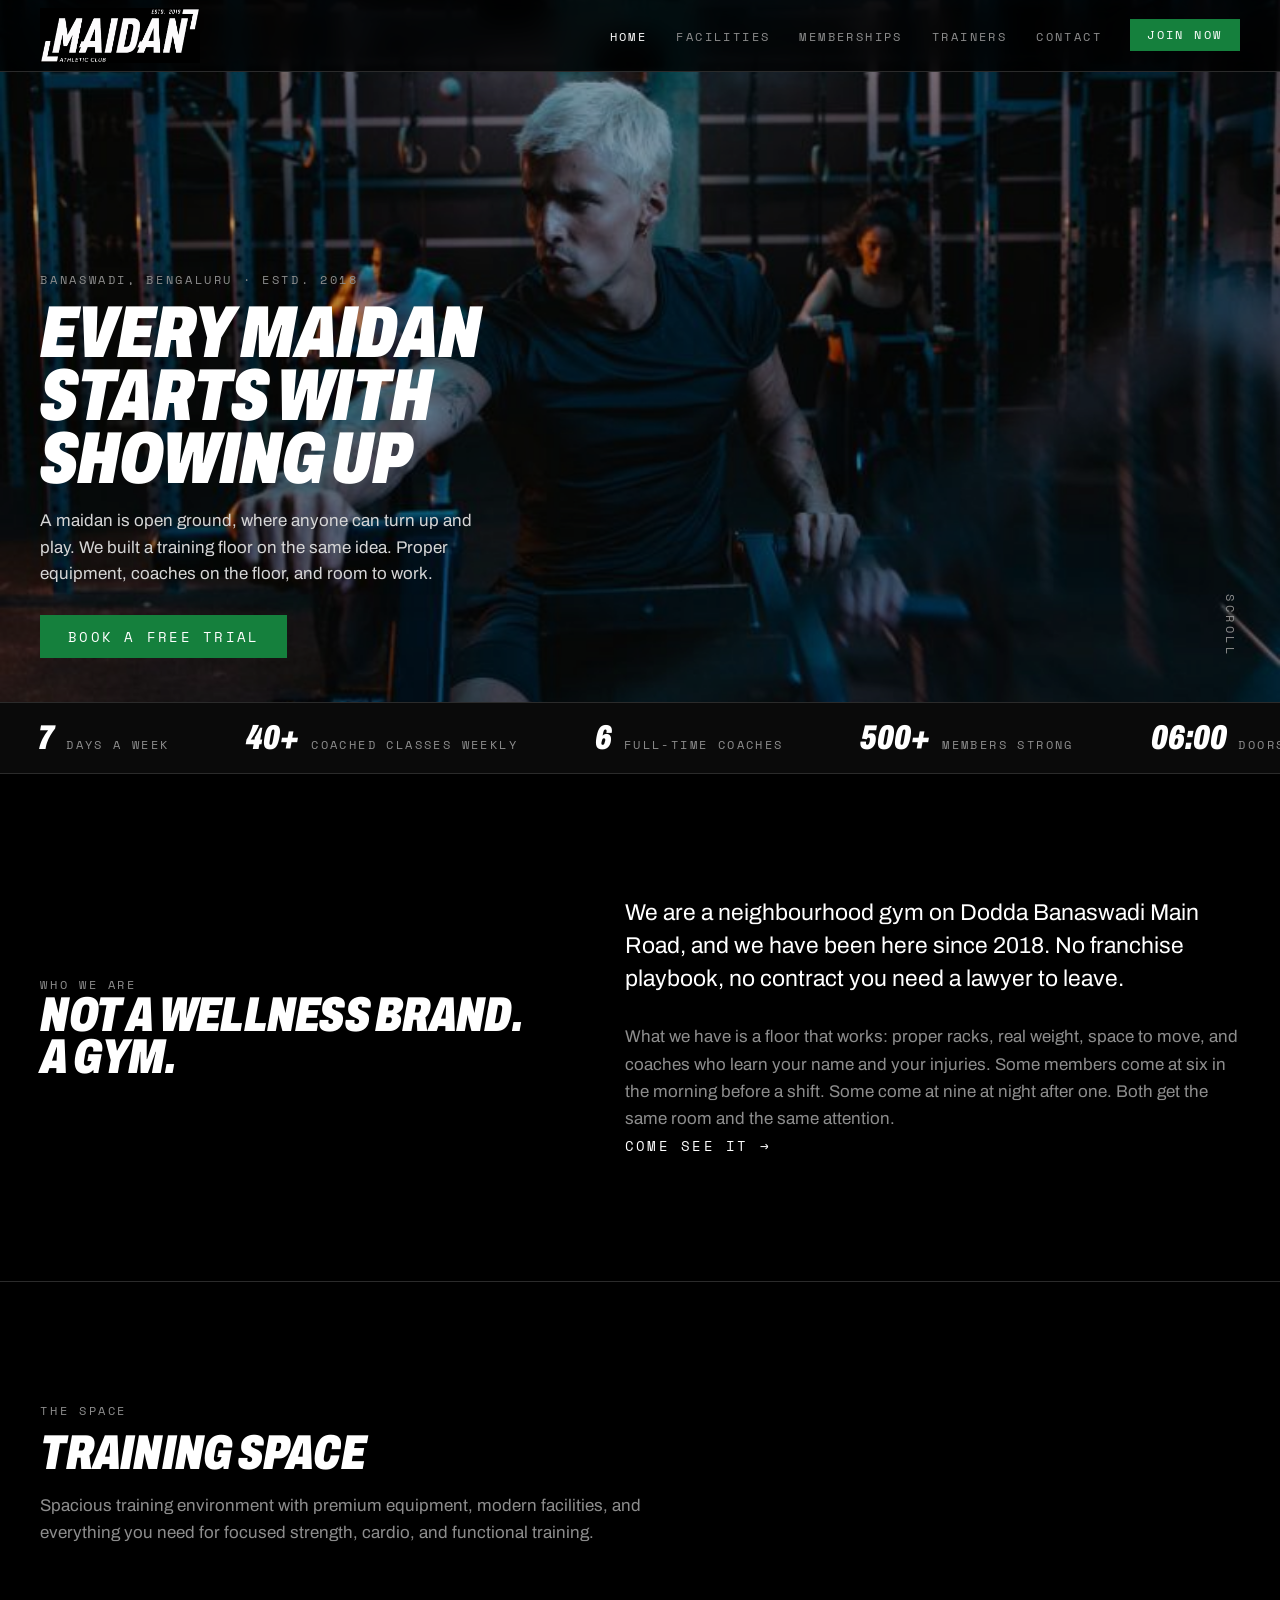
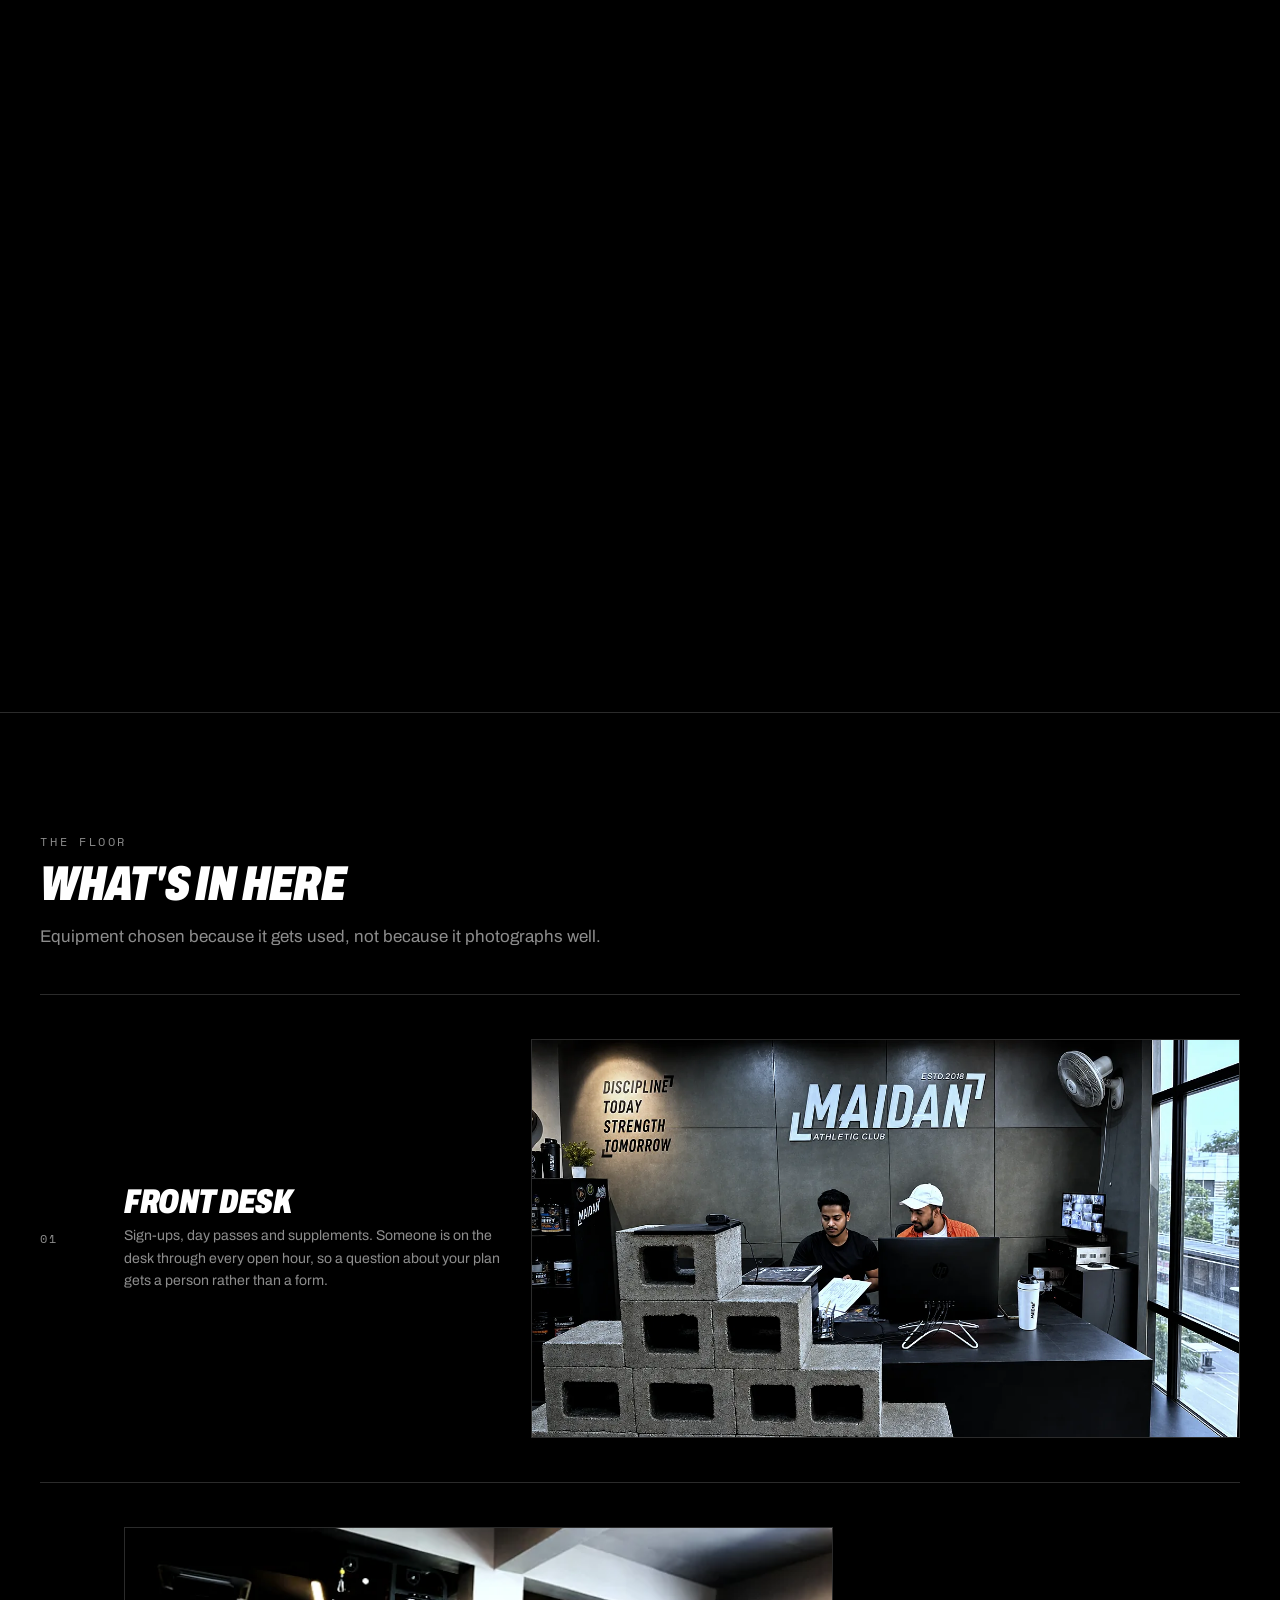
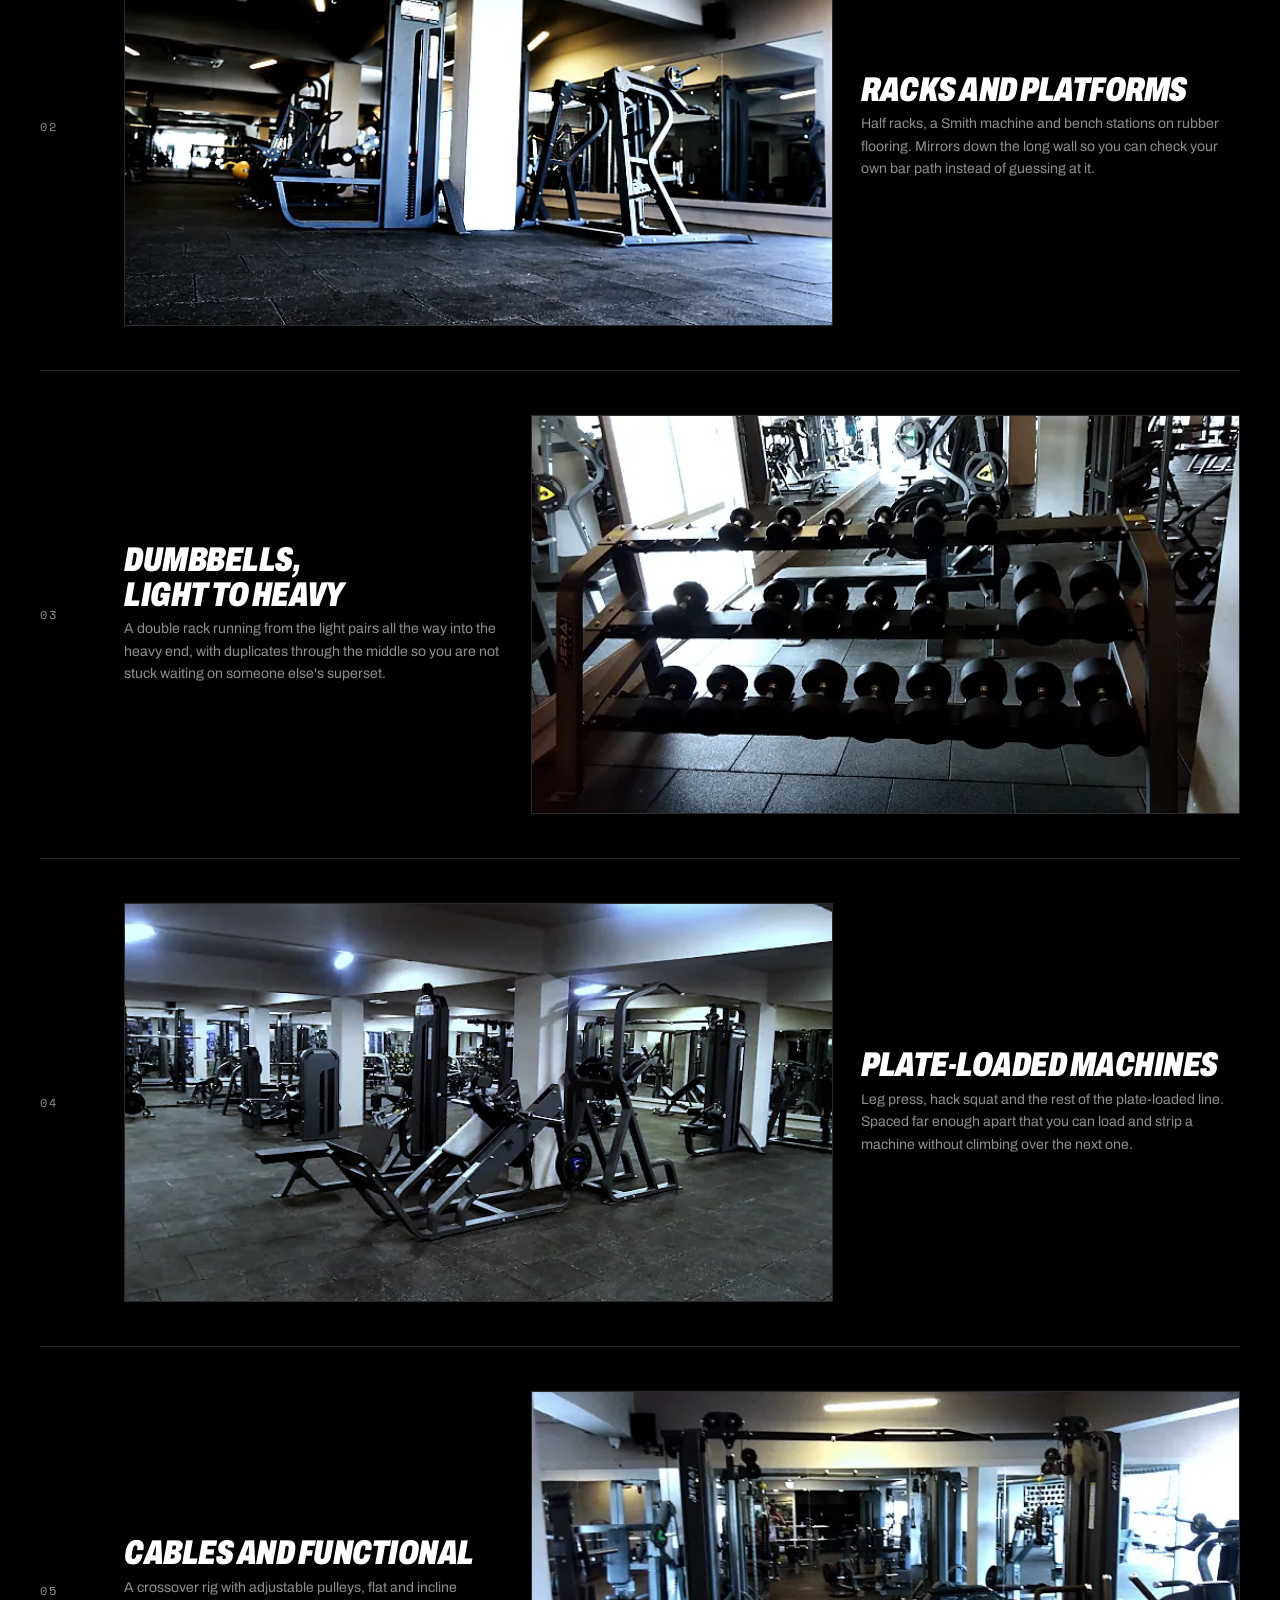
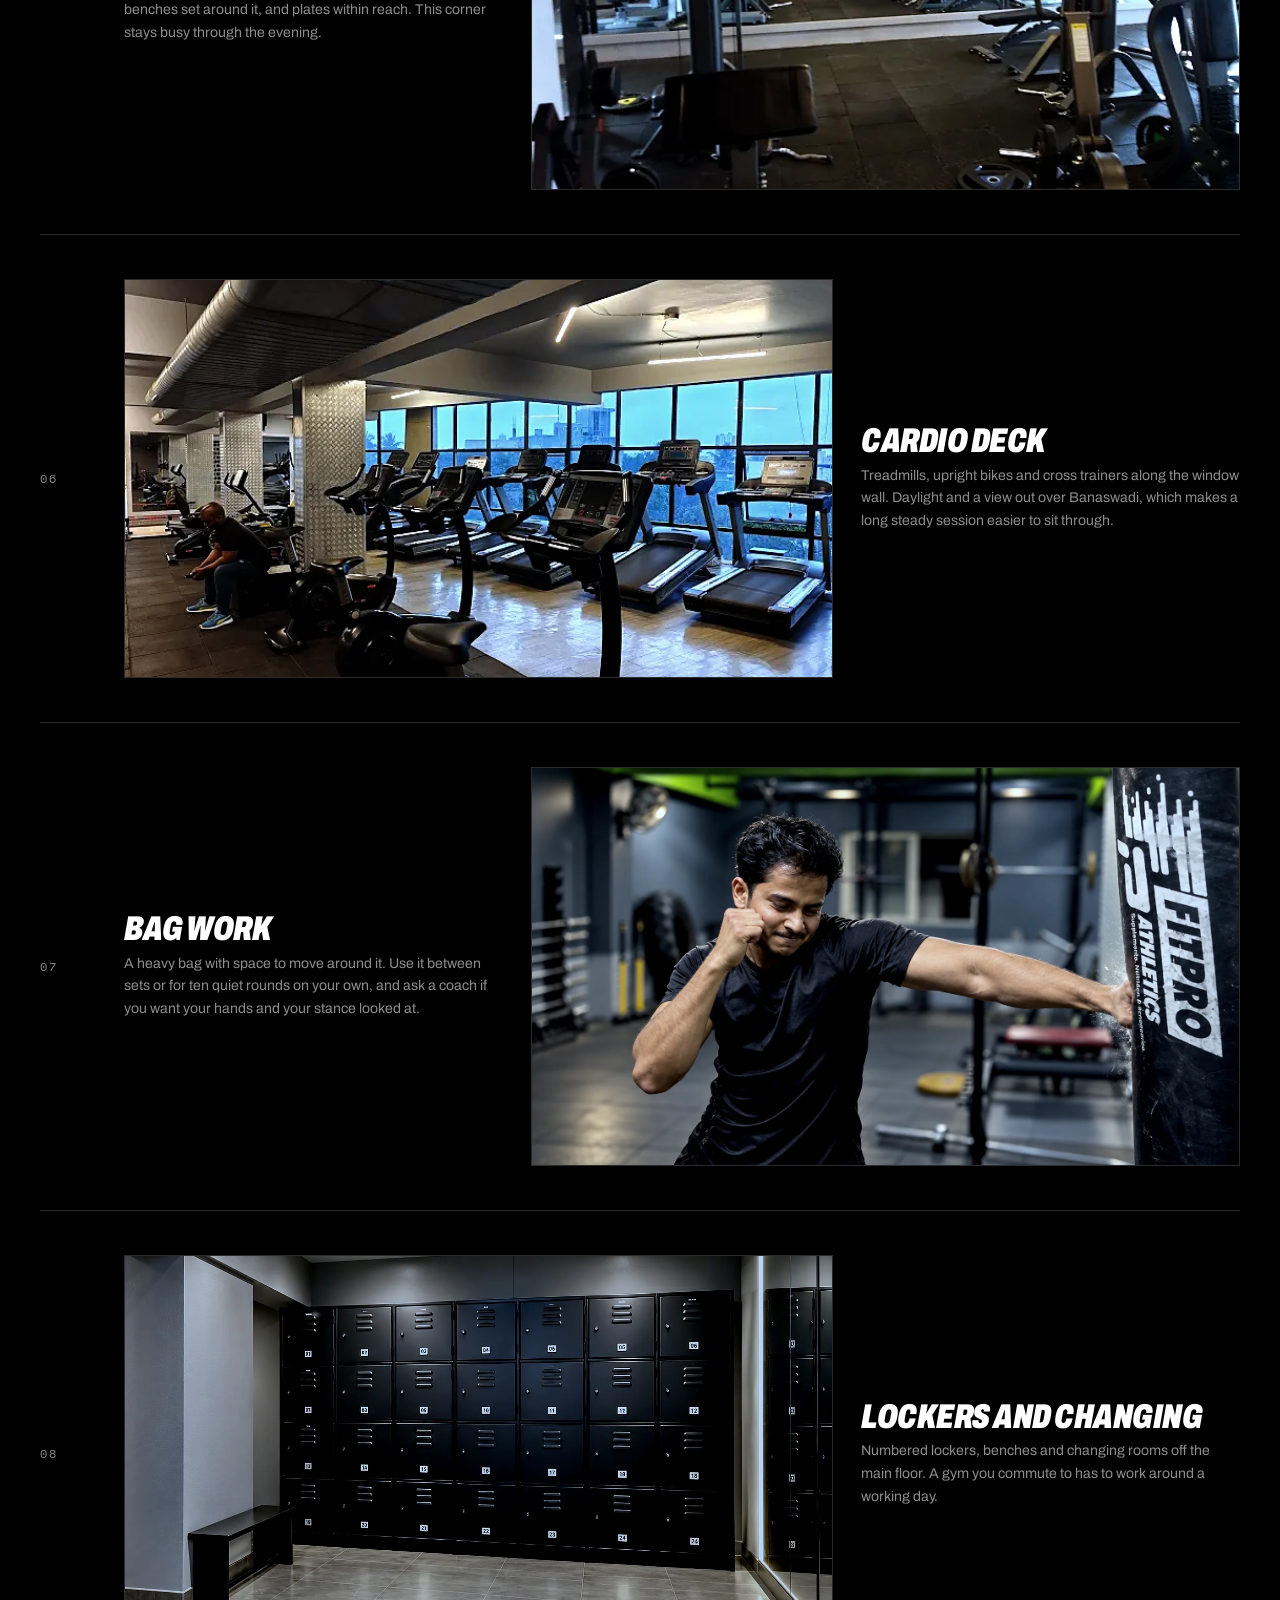
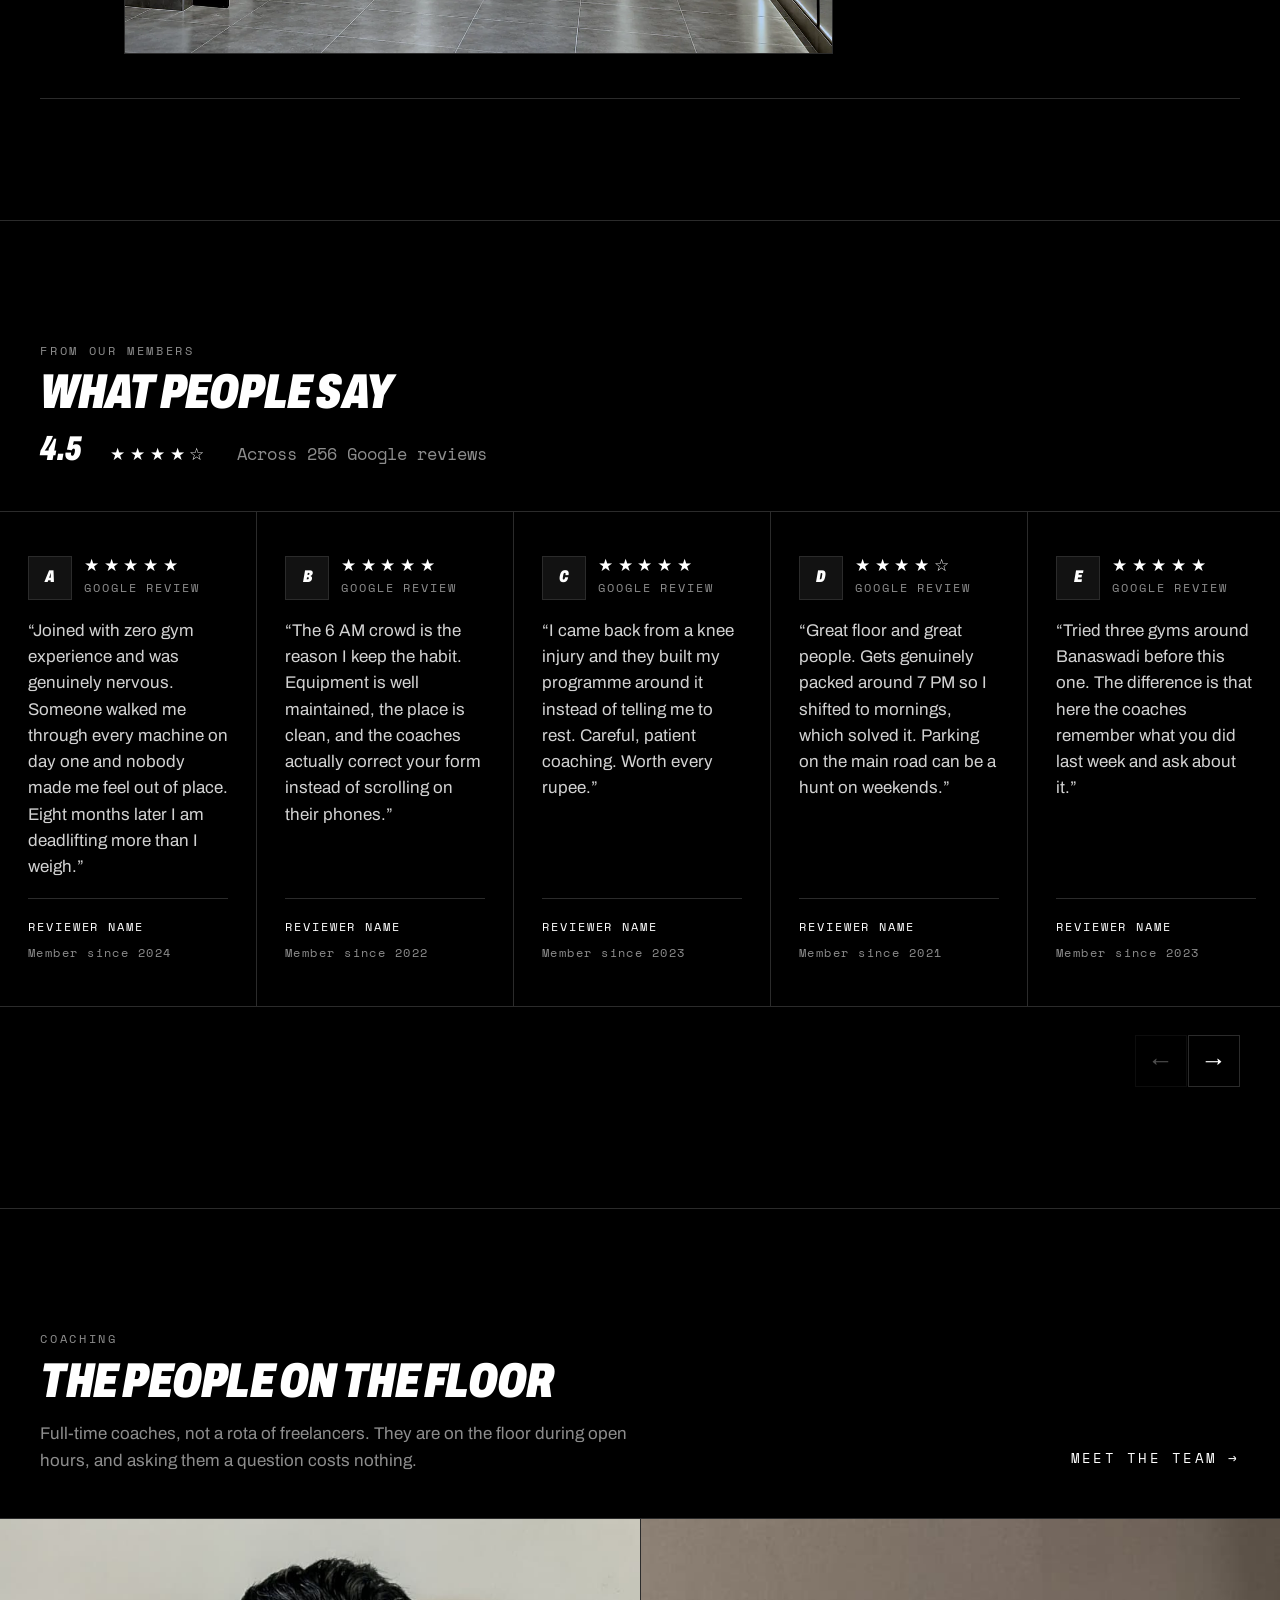
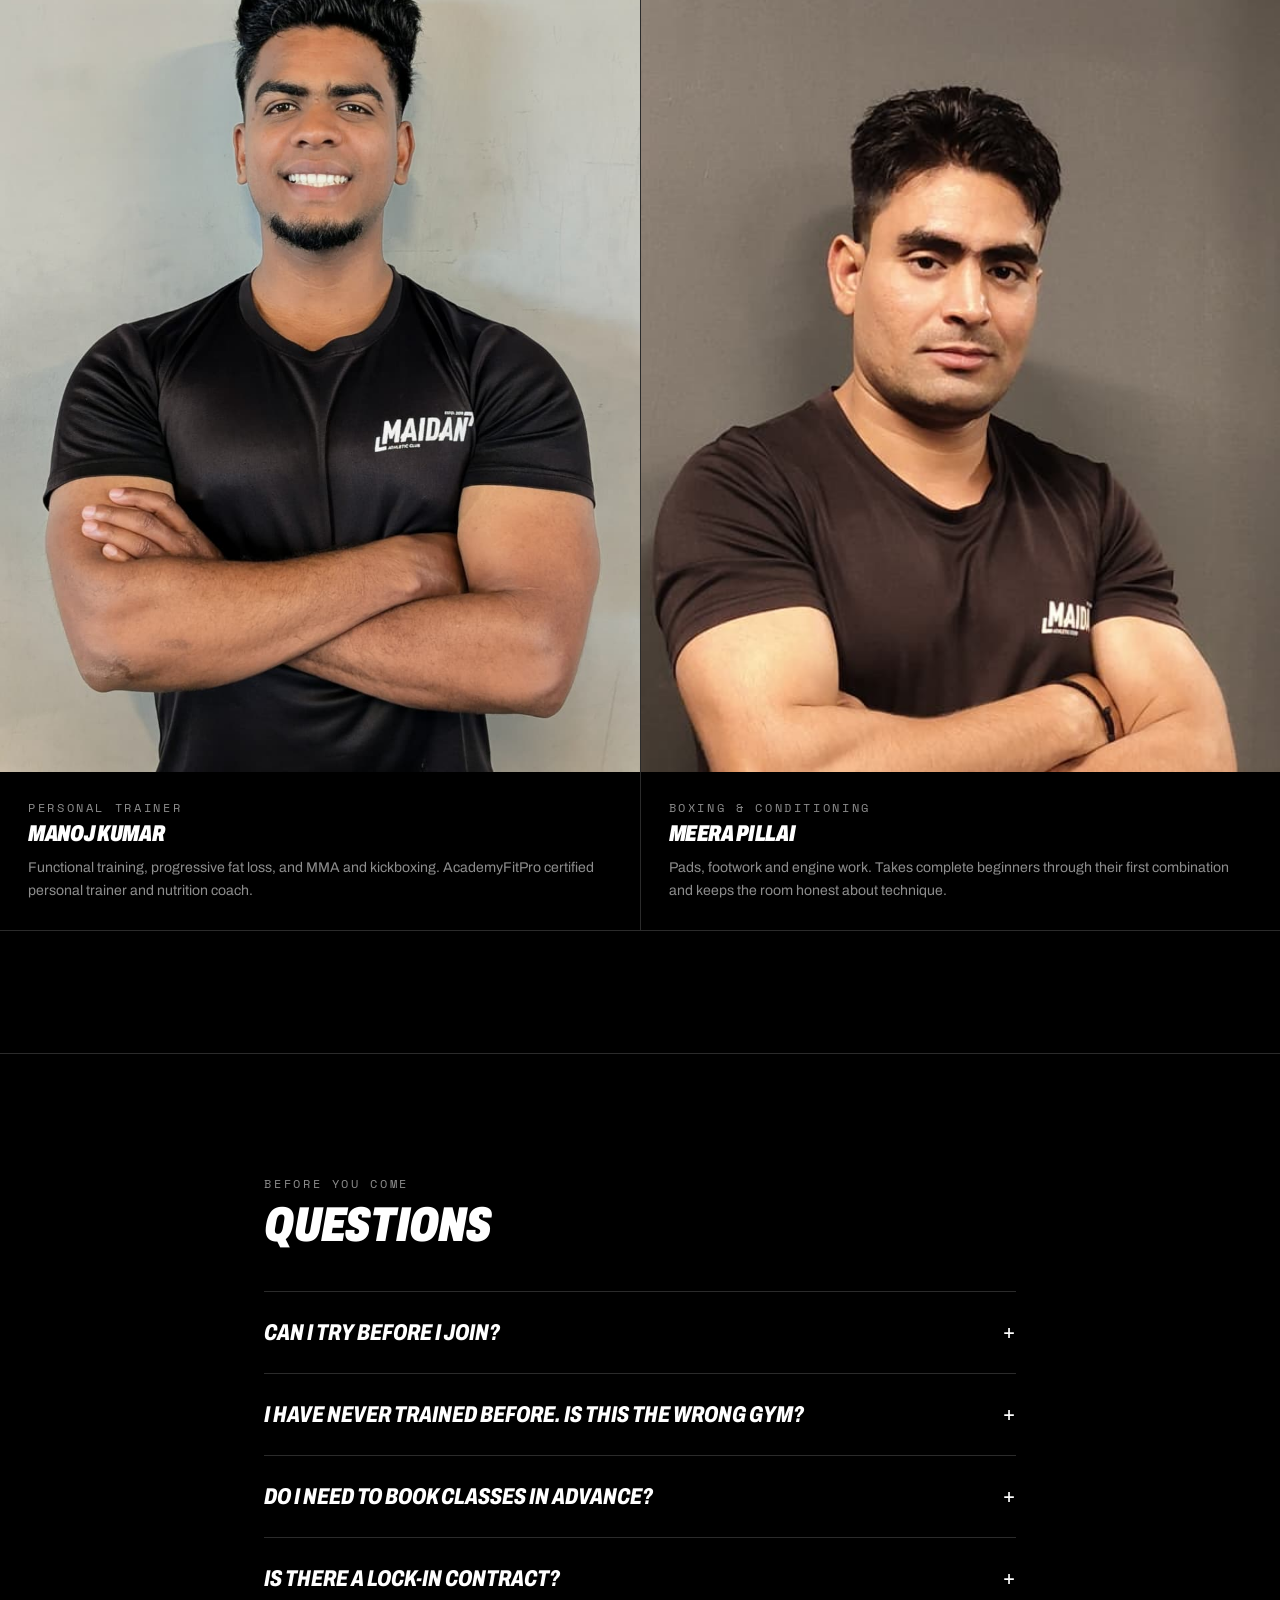
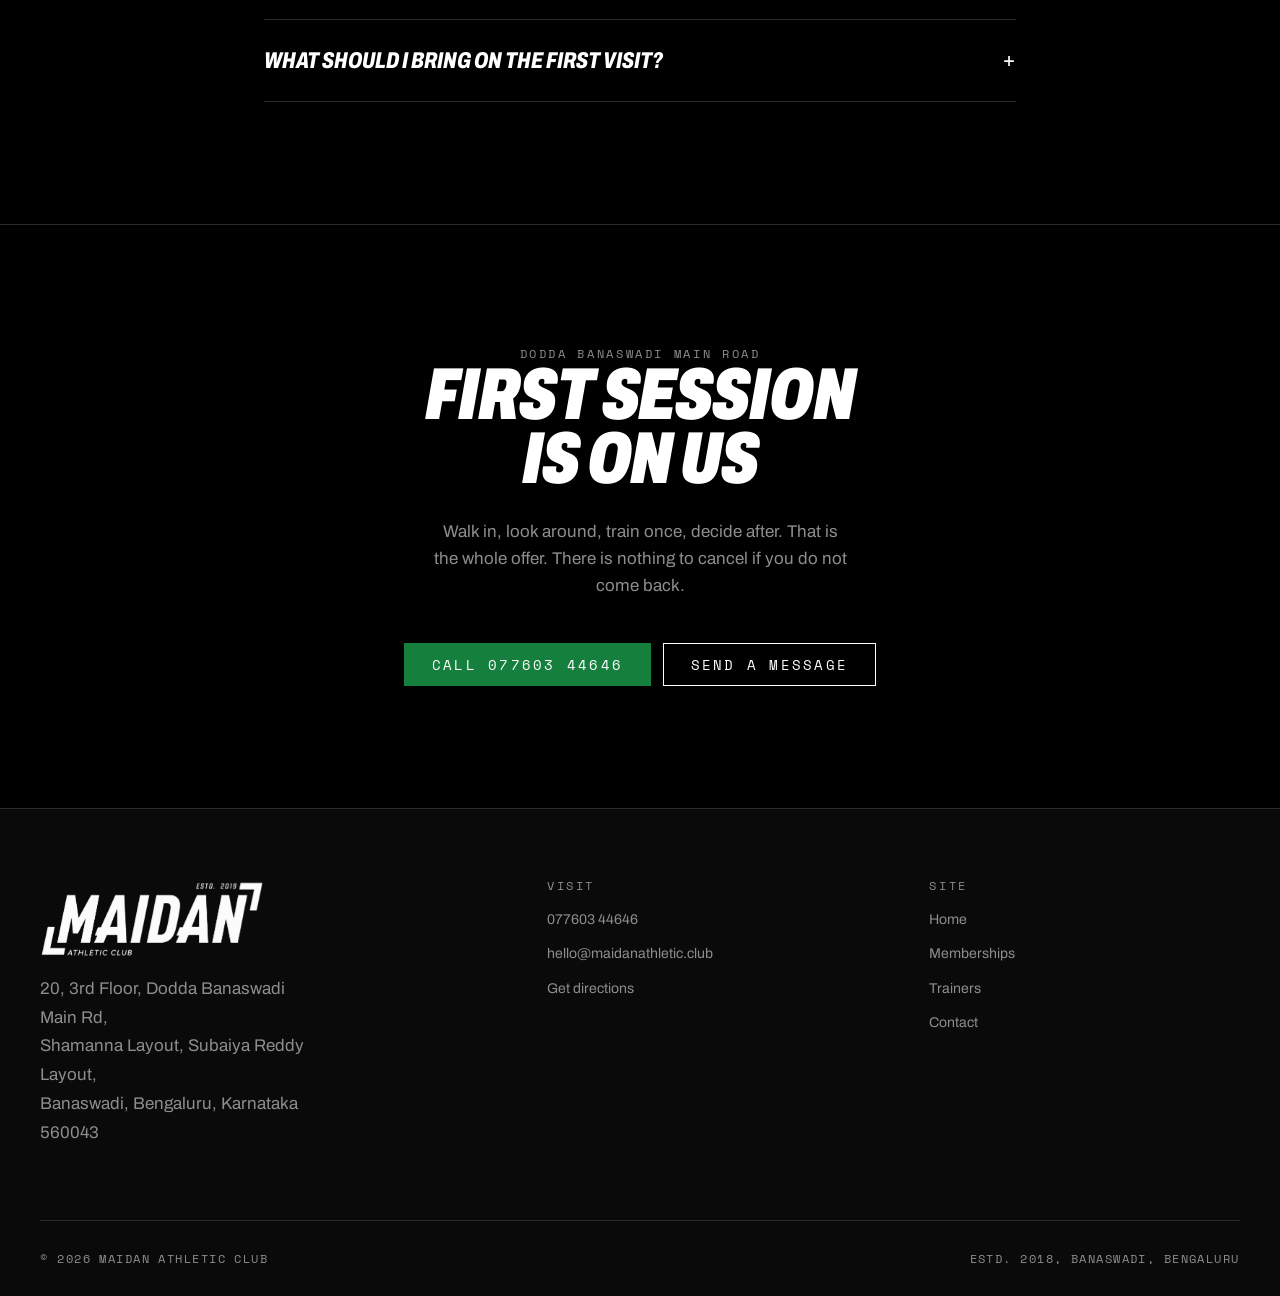
==== commit b4ad2b5d: "Recrop the floor photos to 16:9 and grade them to one dark look The rows ran a 4:3 photo beside the " ====
--- a/public/index.html
+++ b/public/index.html
@@ -192,7 +192,7 @@
 
   <!-- ===== facilities ===== -->
   <section class="section section--ruled">
-    <div class="container">
+    <div class="container container--wide">
       <div class="section__head" data-reveal>
         <div>
           <span class="eyebrow">The floor</span>
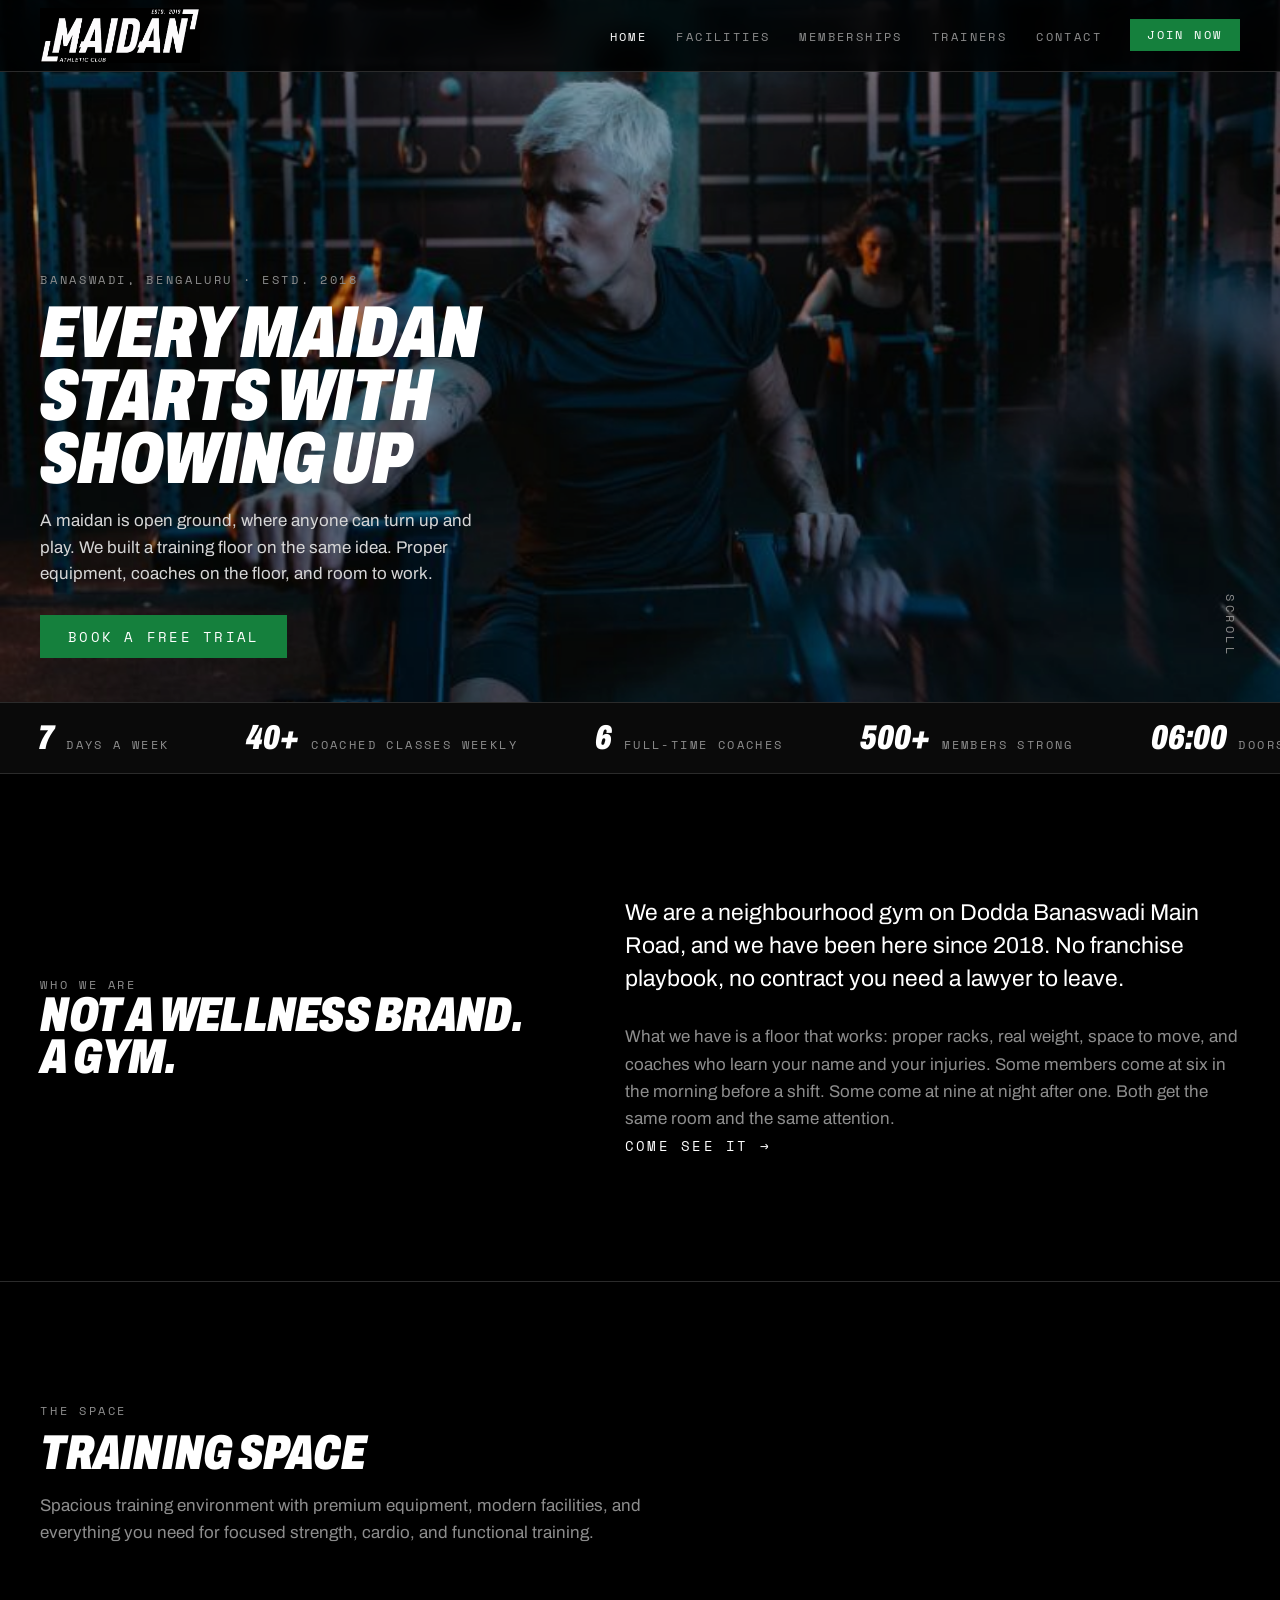
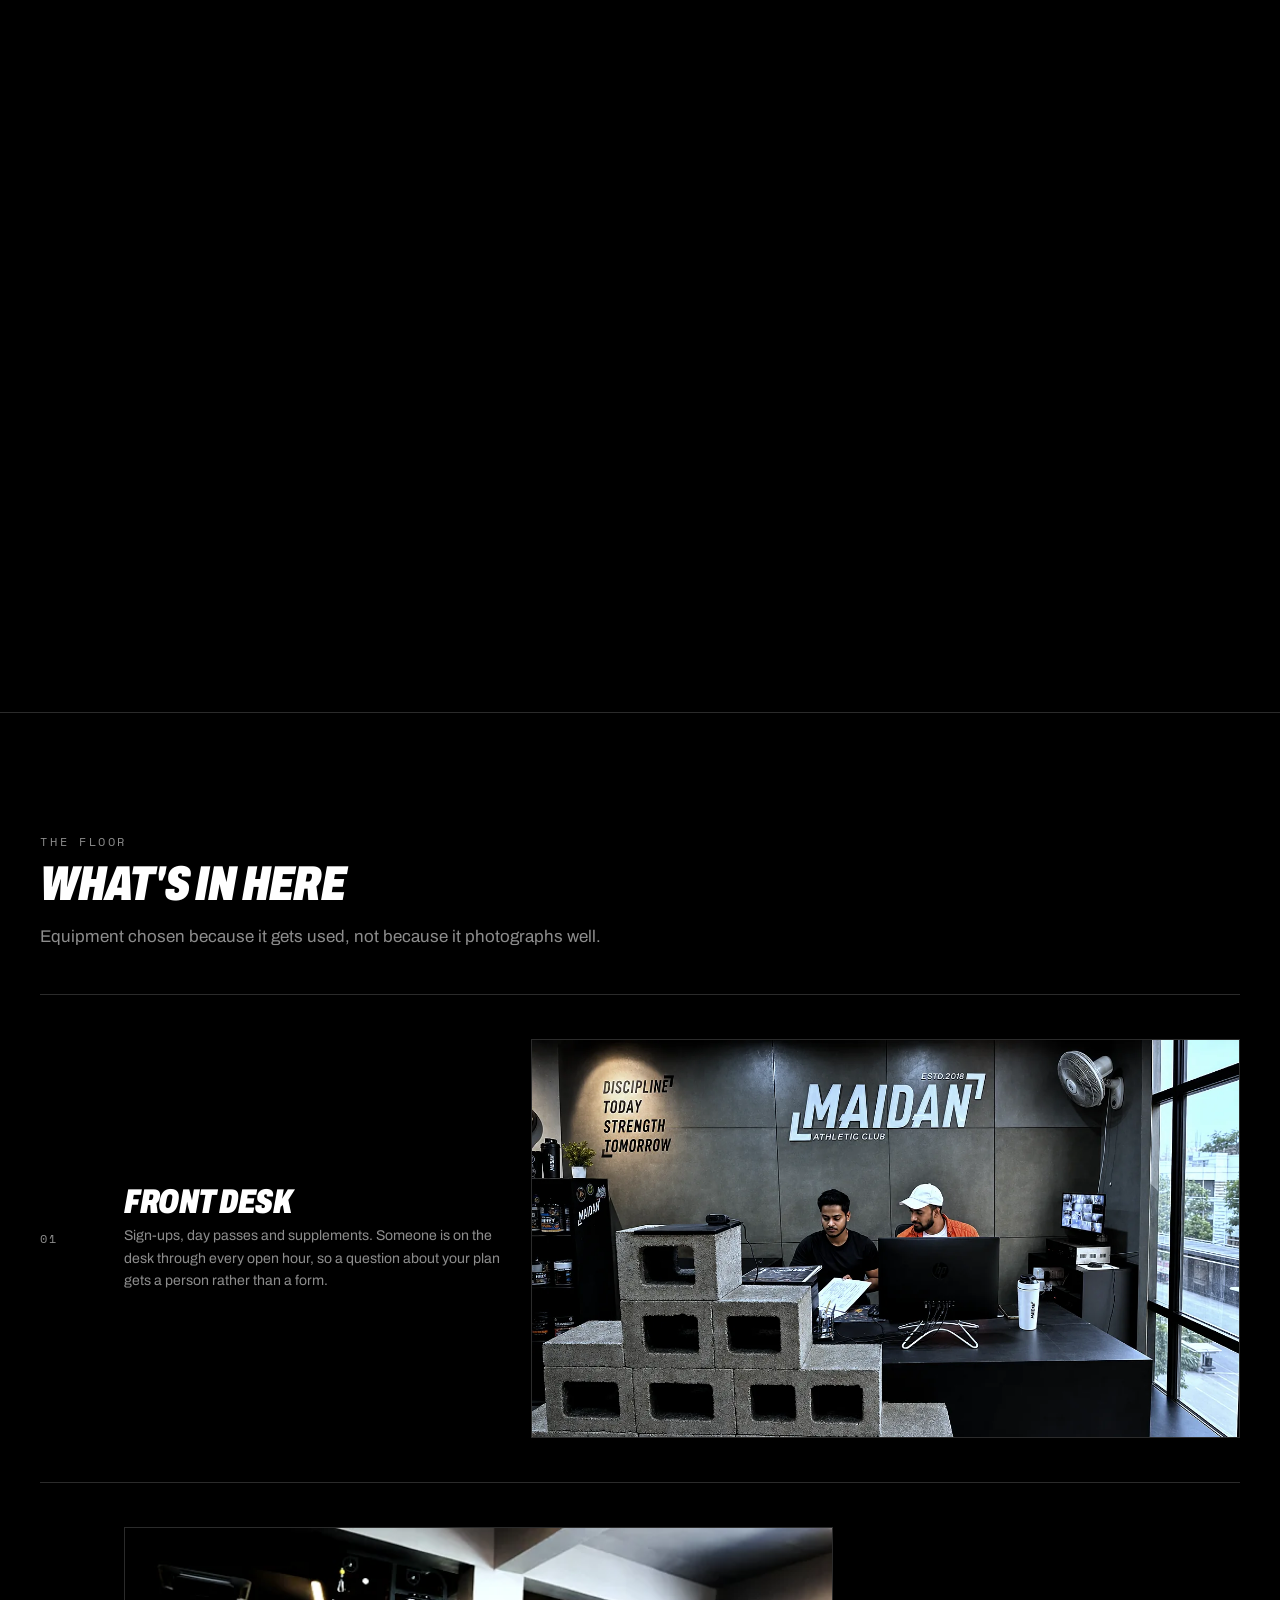
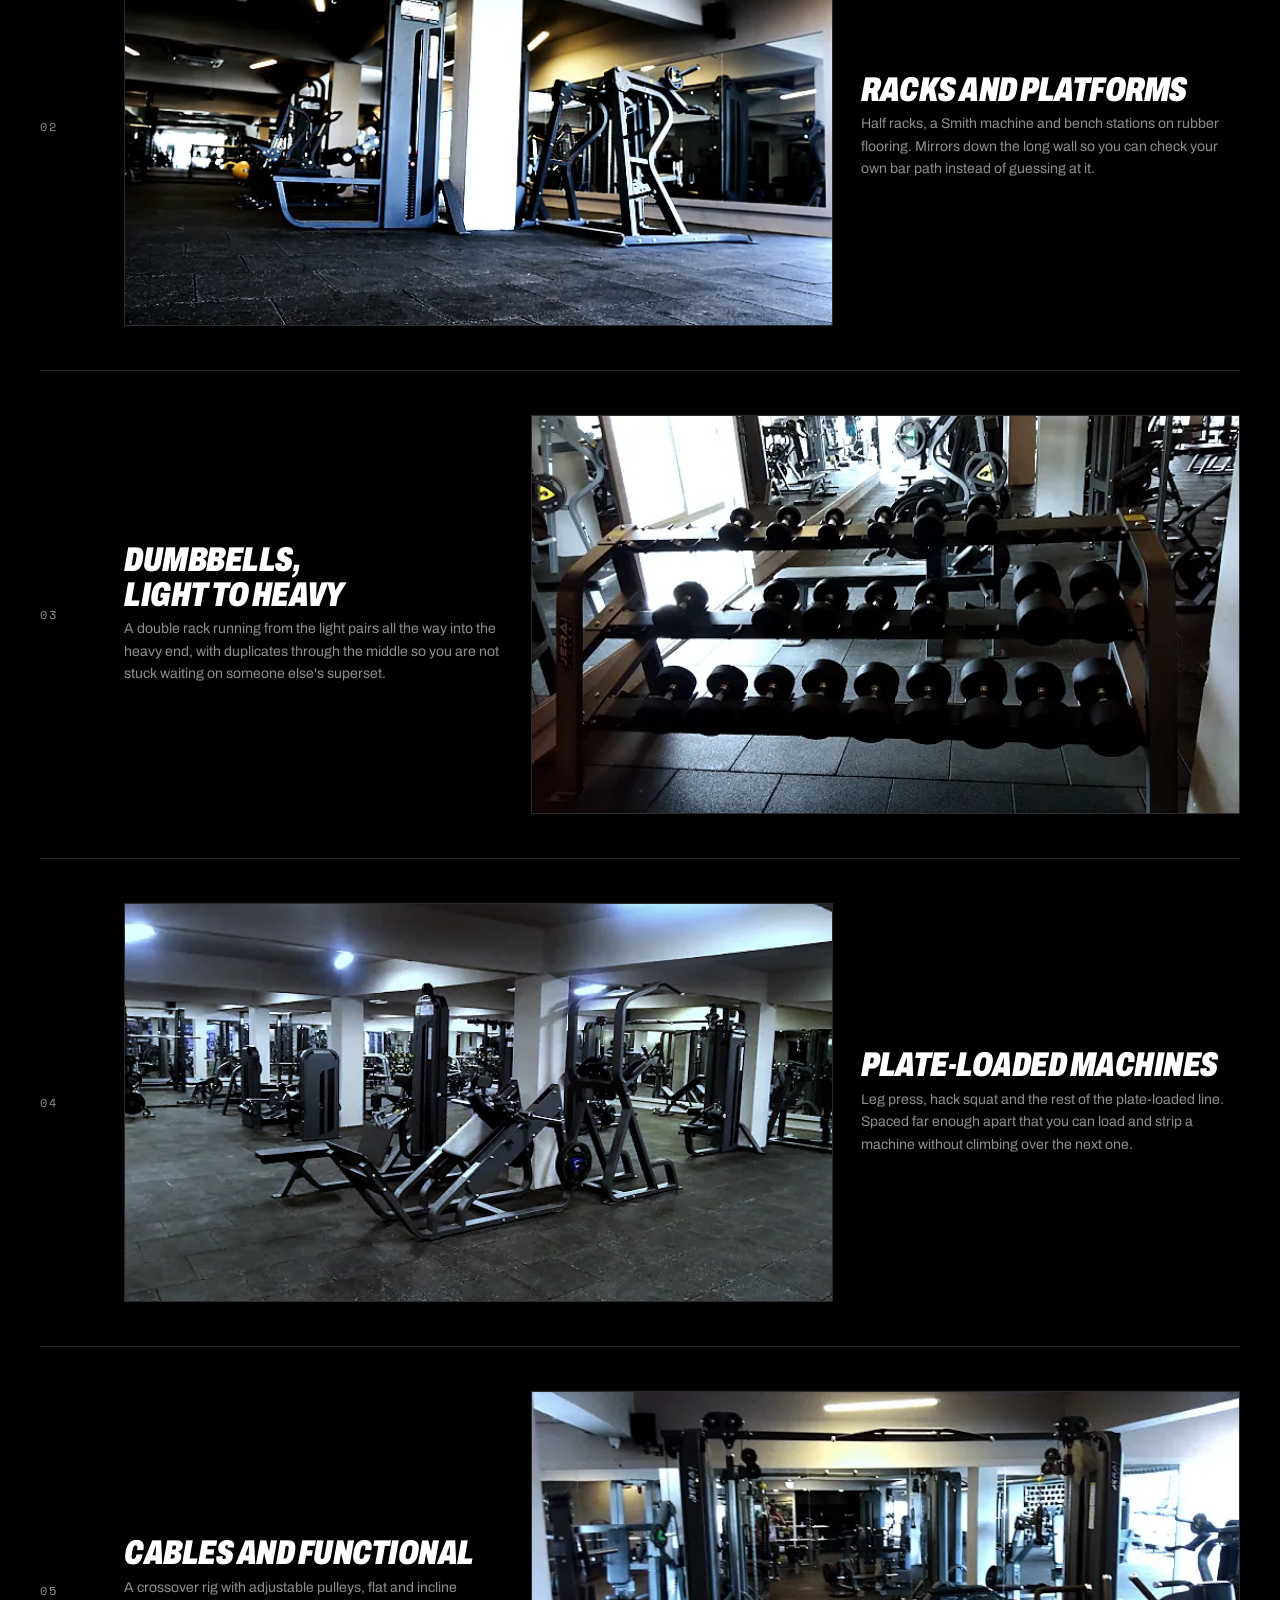
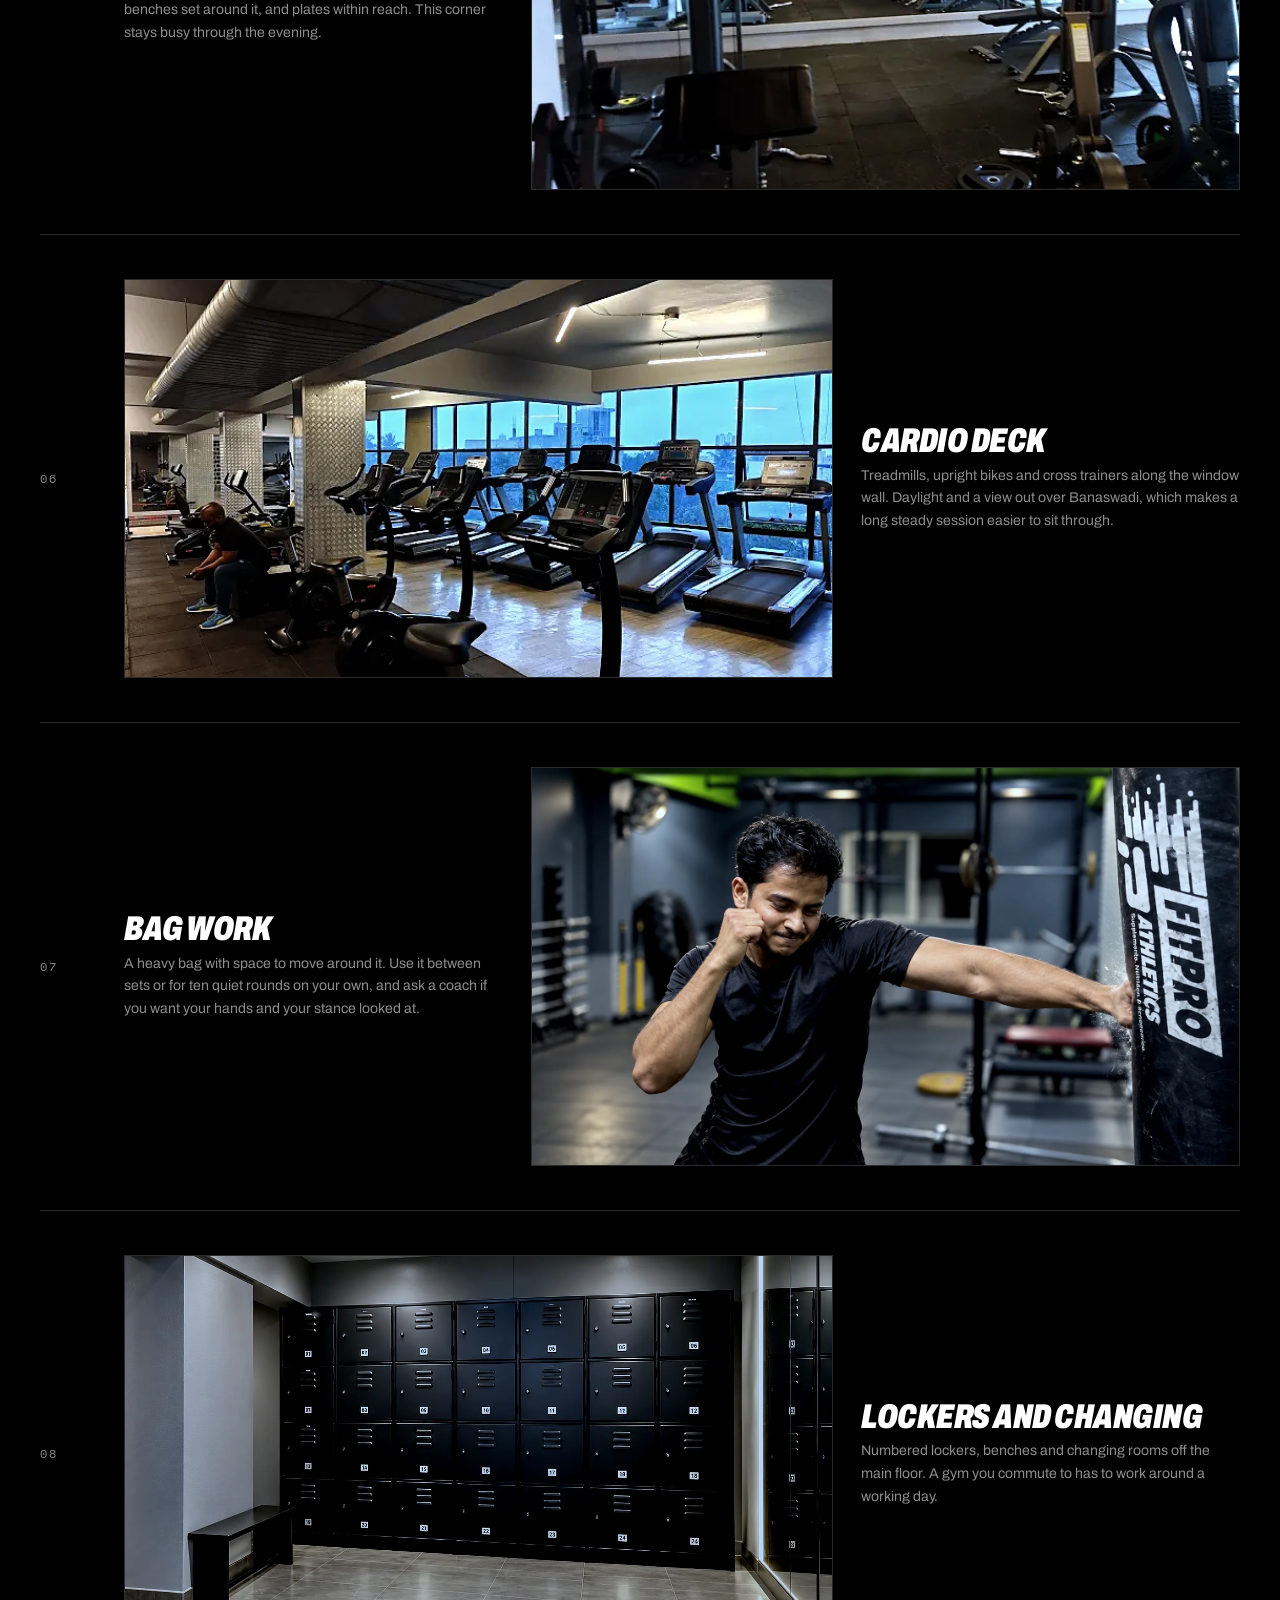
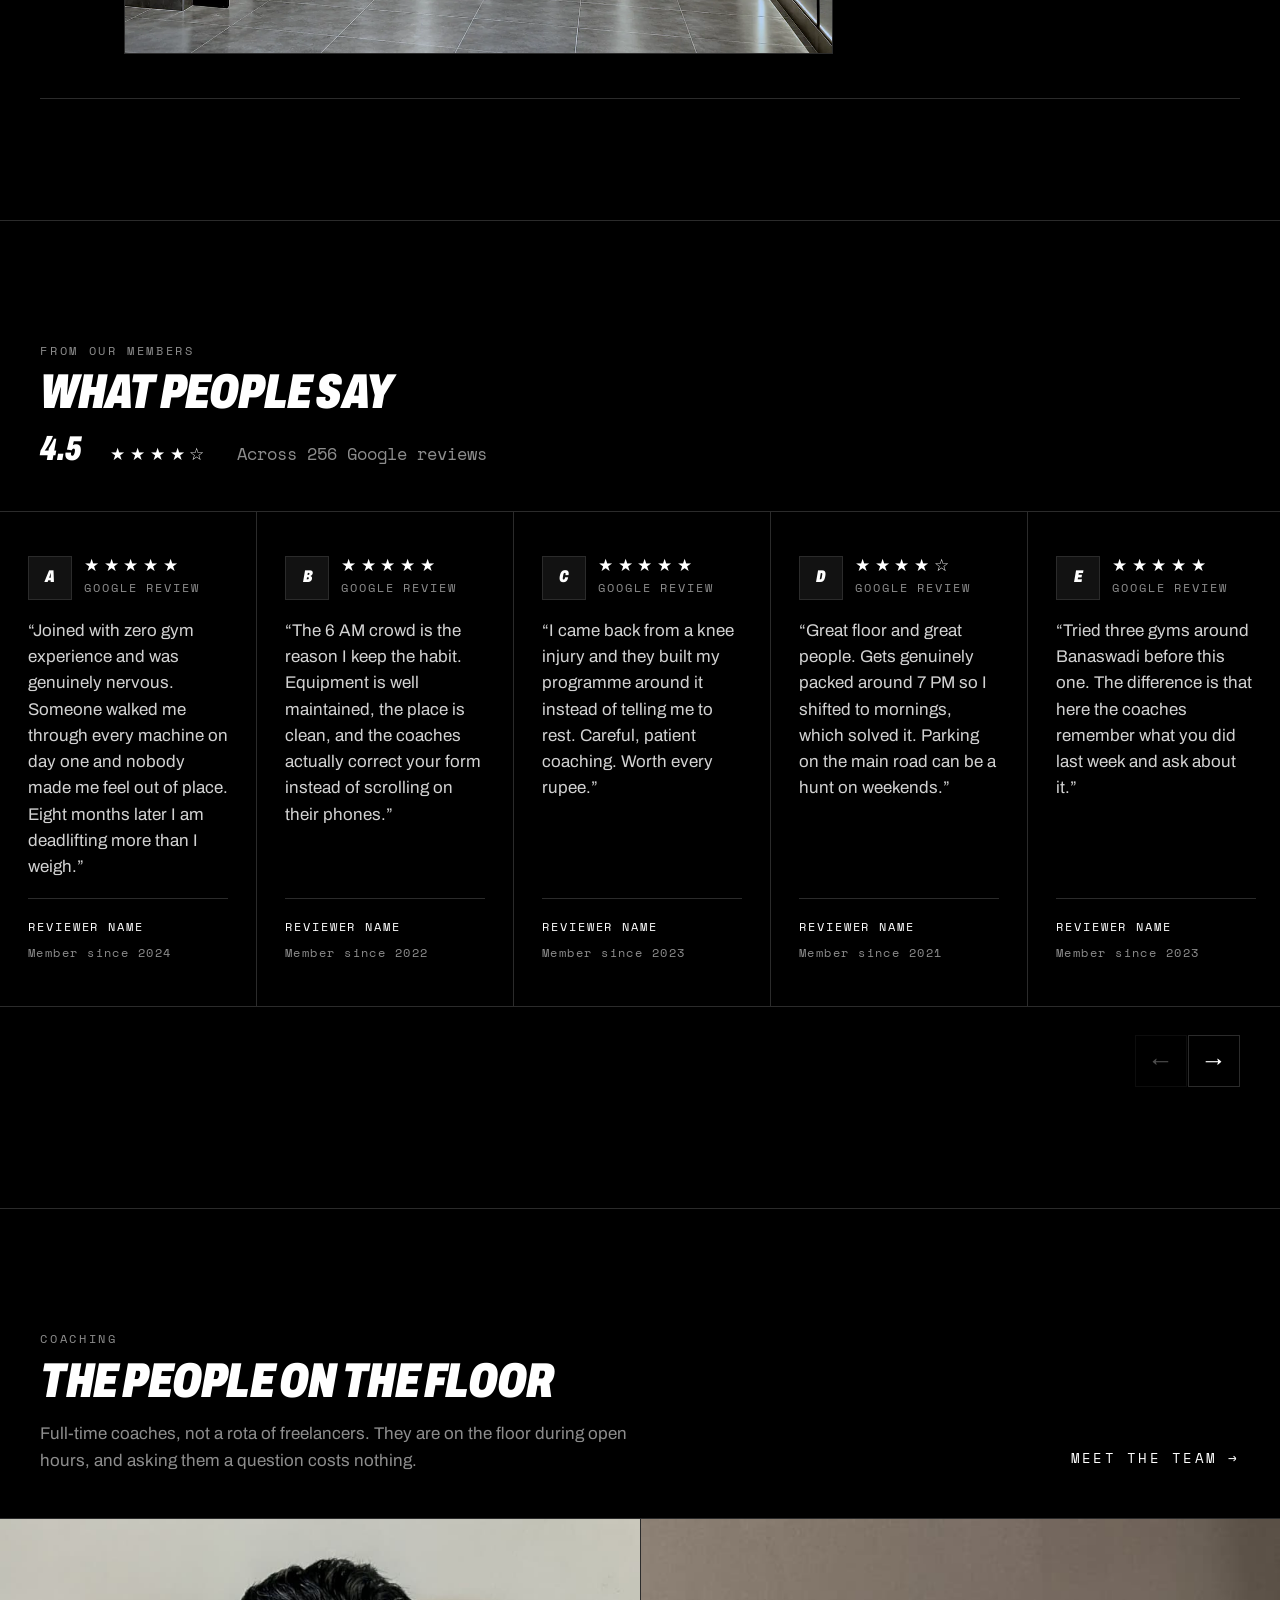
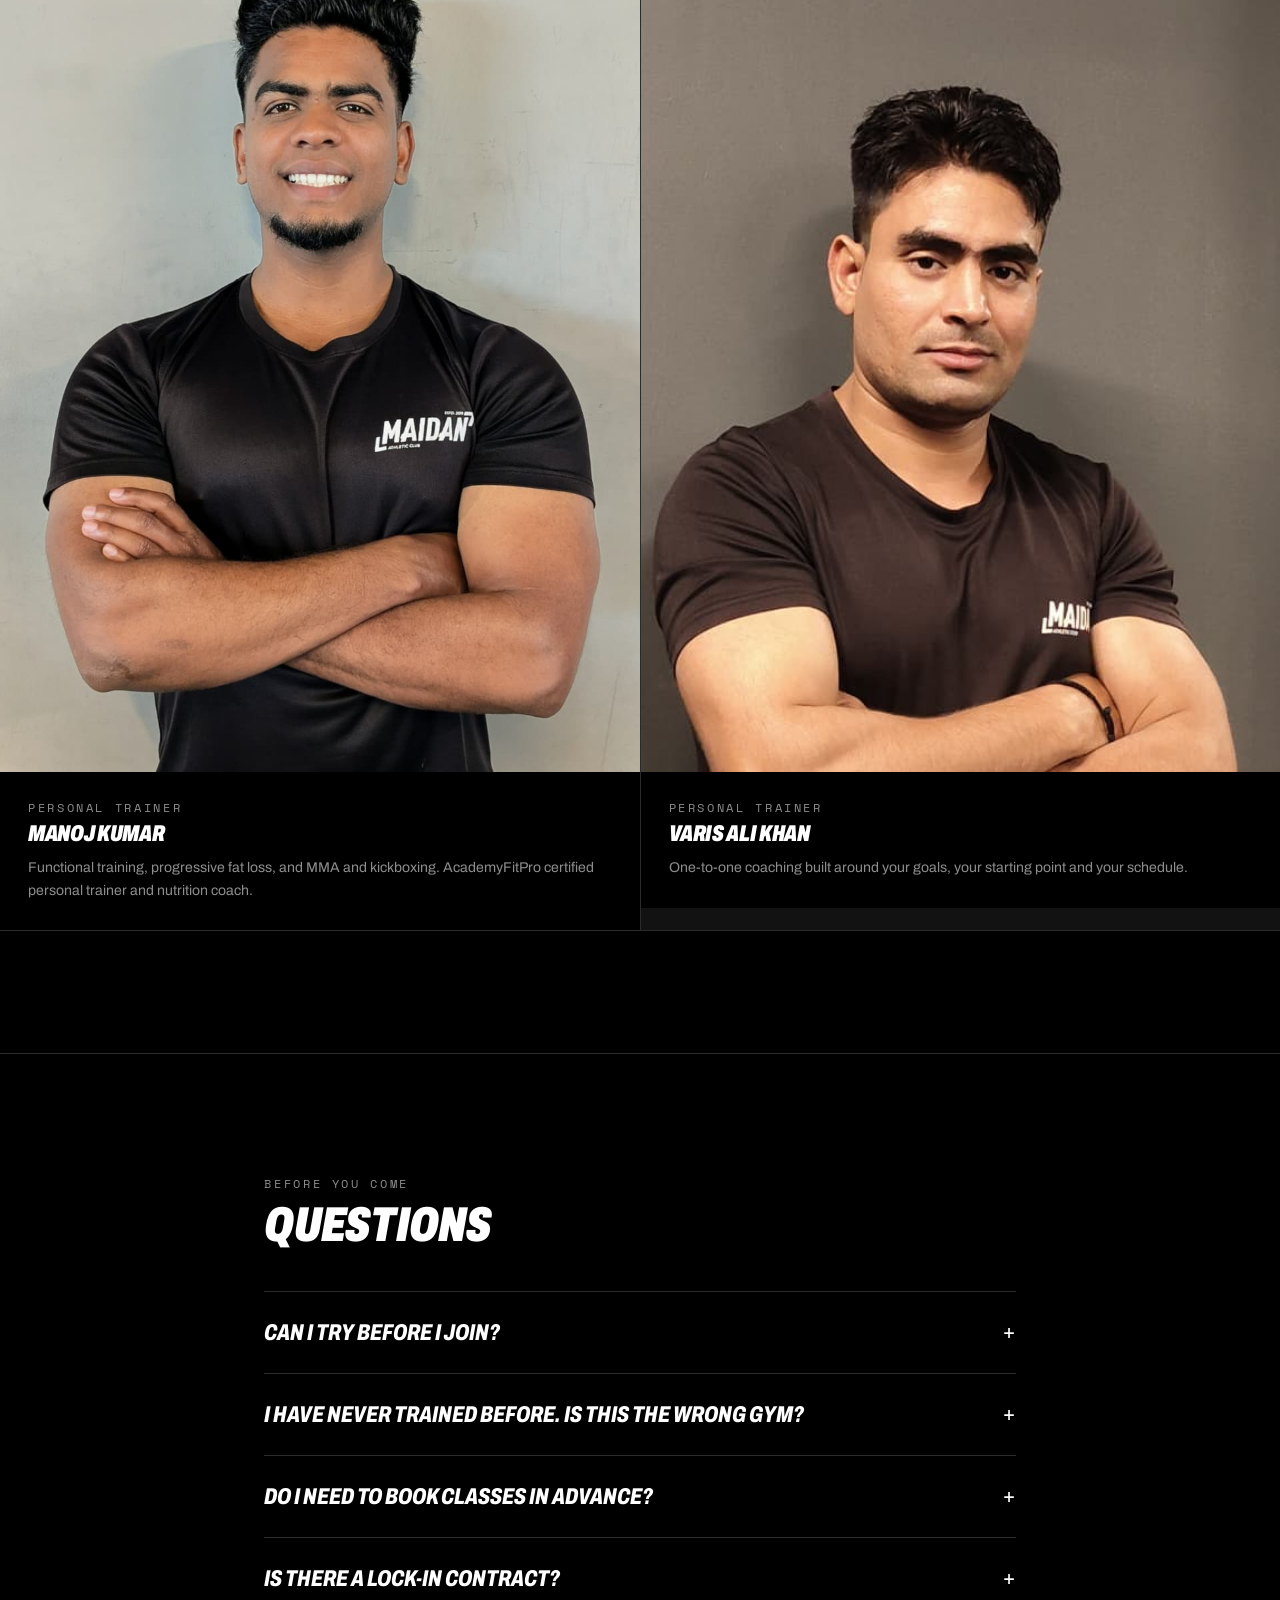
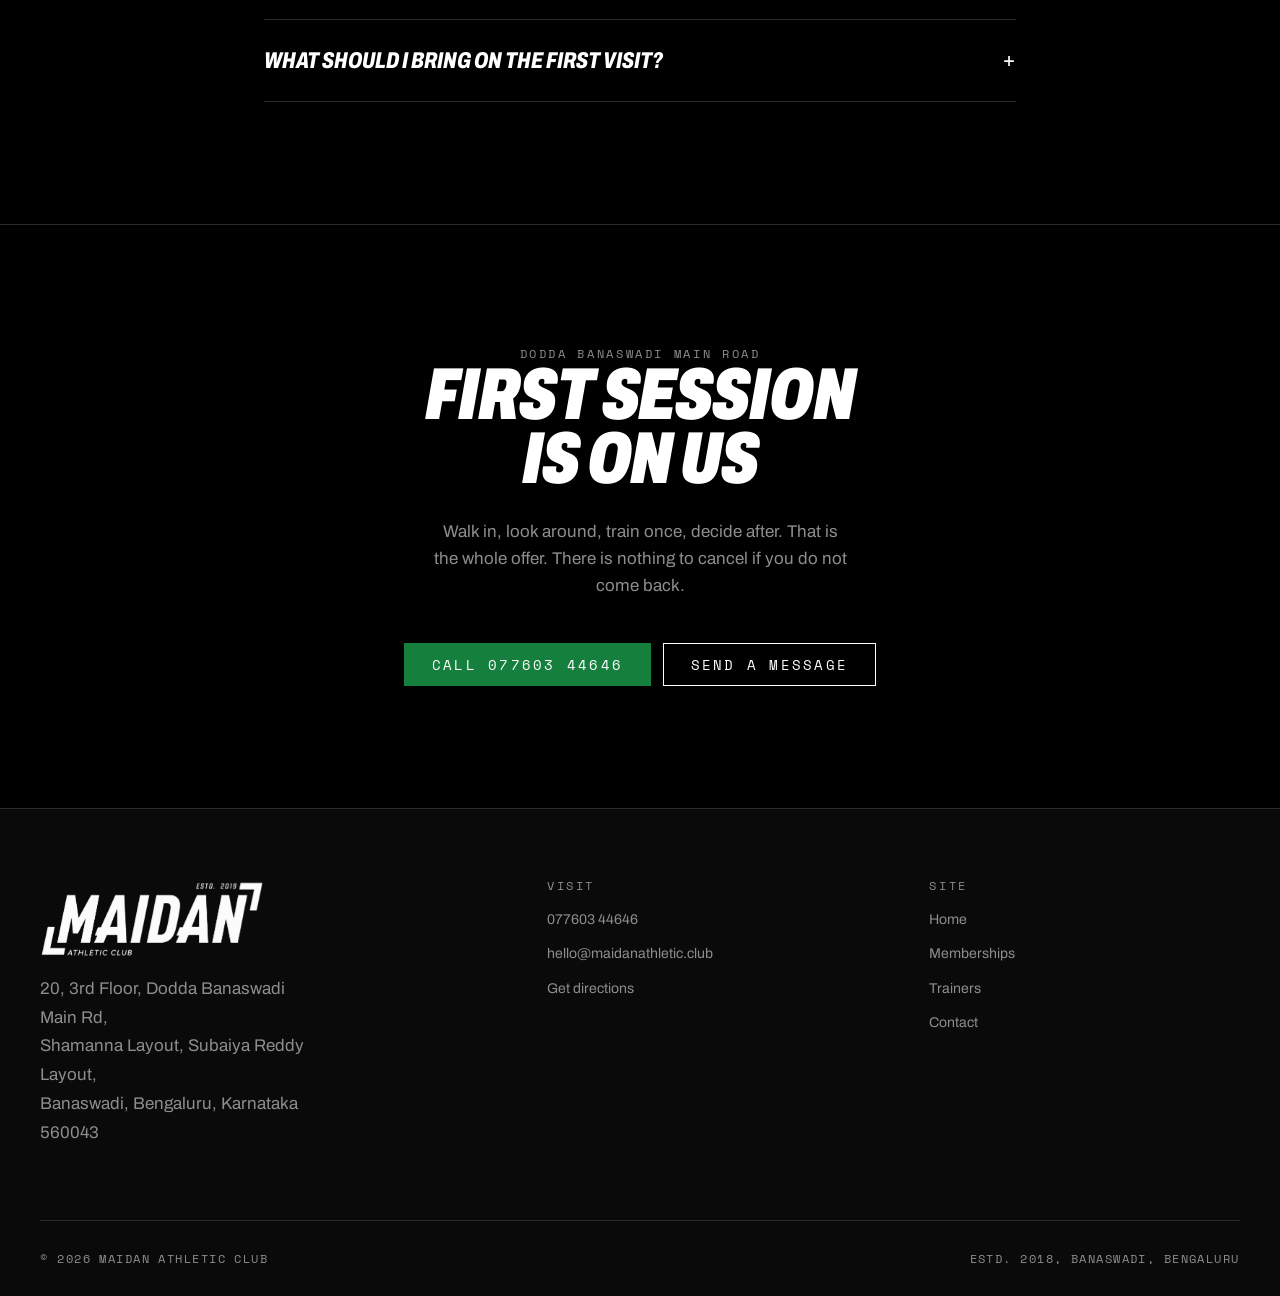
==== commit ca8f1e6d: "Rename the second trainer to Varis Ali Khan and update PT rates" ====
--- a/public/index.html
+++ b/public/index.html
@@ -74,7 +74,7 @@
      • Stats strip figures (members, sq ft, classes/week, coaches), all round guesses
      • Class names, durations and descriptions
      • Equipment / facilities list
-     • Trainer cards: Manoj Kumar is real (owner-supplied details); Meera Pillai is still an invented name
+     • Trainer cards: Manoj Kumar is real (owner-supplied details); Varis Ali Khan is real (name and role from the owner), bio line is a generic placeholder
      • ALL FIVE individual review quotes and reviewer names are still placeholder text.
        Google blocks automated fetching of its review pages, so no quote here came from
        your actual listing. These MUST be replaced with real reviews or the section
@@ -393,9 +393,9 @@
           <img src="assets/images/trainer_02.jpg" alt="Portrait of a Maidan Athletic Club coach" width="573" height="1280" loading="lazy">
         </div>
         <div class="trainer-card__body">
-          <span class="eyebrow">Boxing &amp; conditioning</span>
-          <h3>Meera Pillai</h3>
-          <p>Pads, footwork and engine work. Takes complete beginners through their first combination and keeps the room honest about technique.</p>
+          <span class="eyebrow">Personal Trainer</span>
+          <h3>Varis Ali Khan</h3>
+          <p>One-to-one coaching built around your goals, your starting point and your schedule.</p>
         </div>
       </article>
     </div>
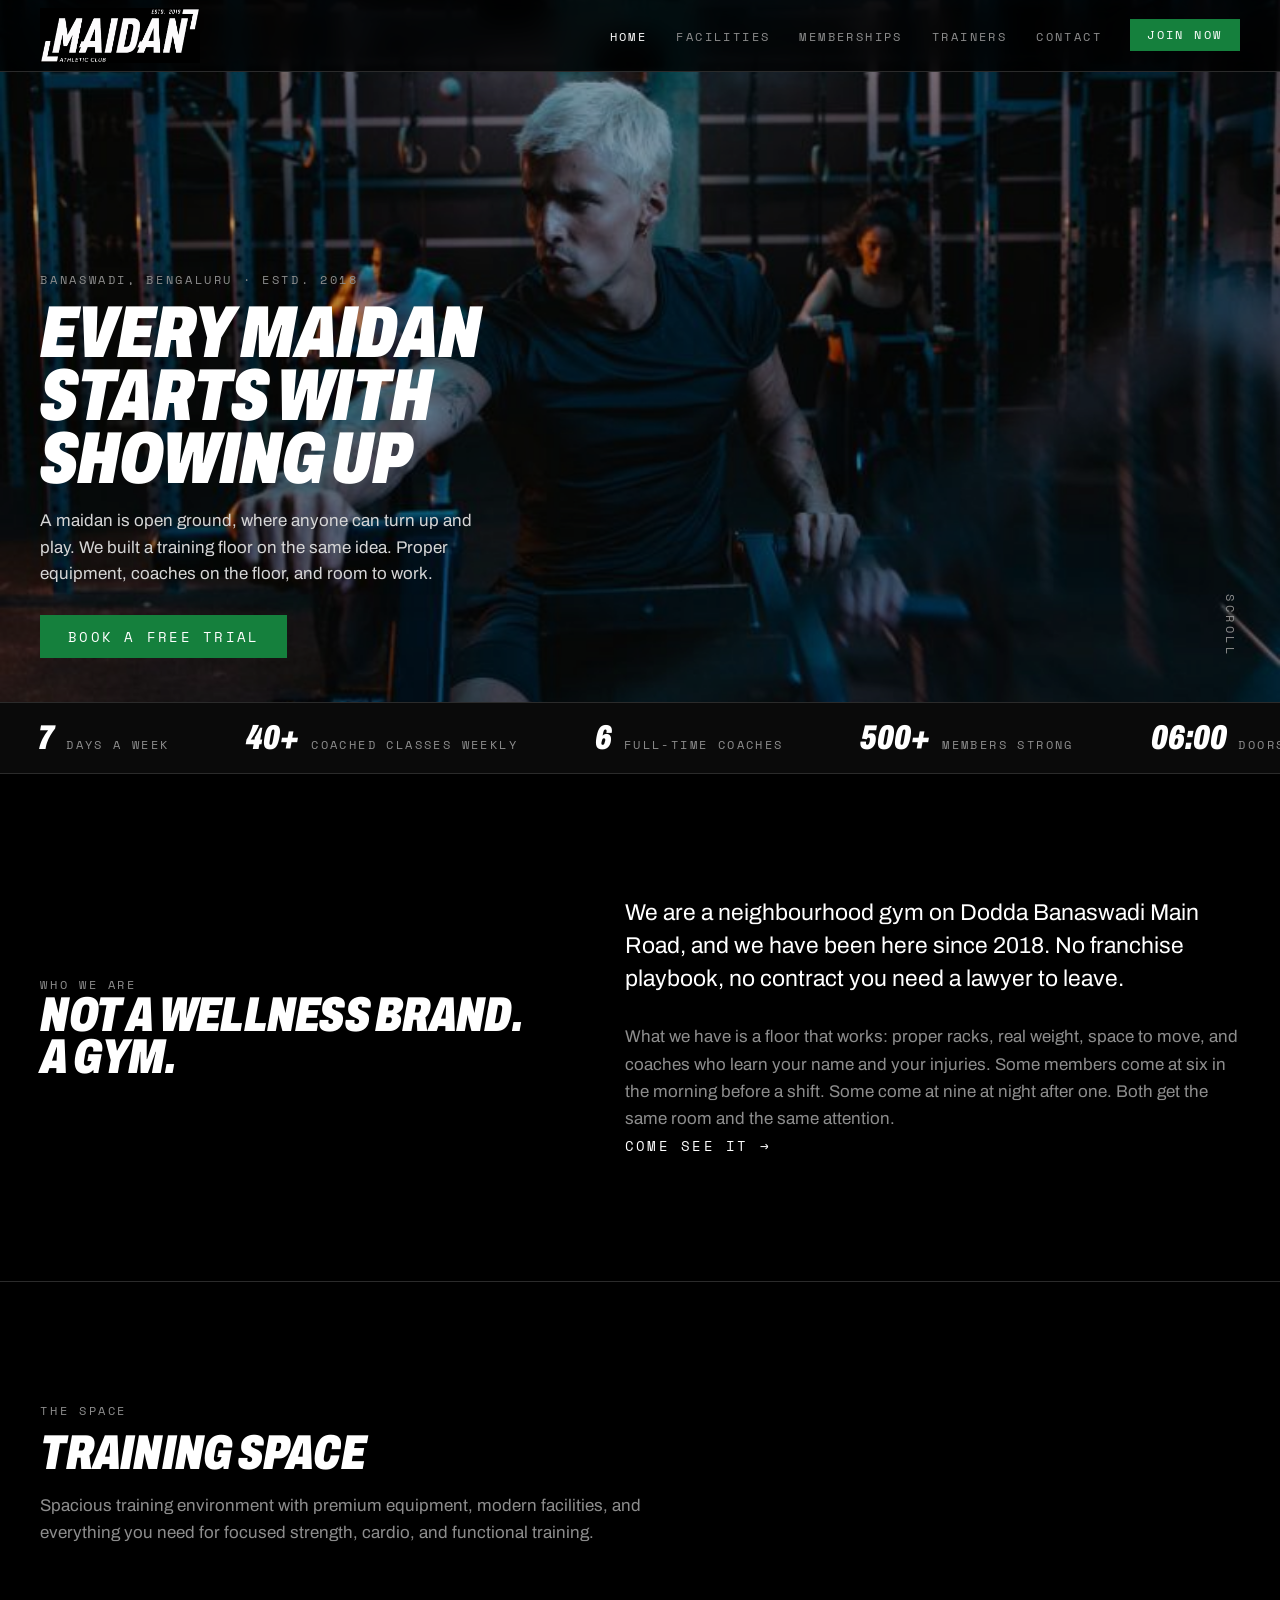
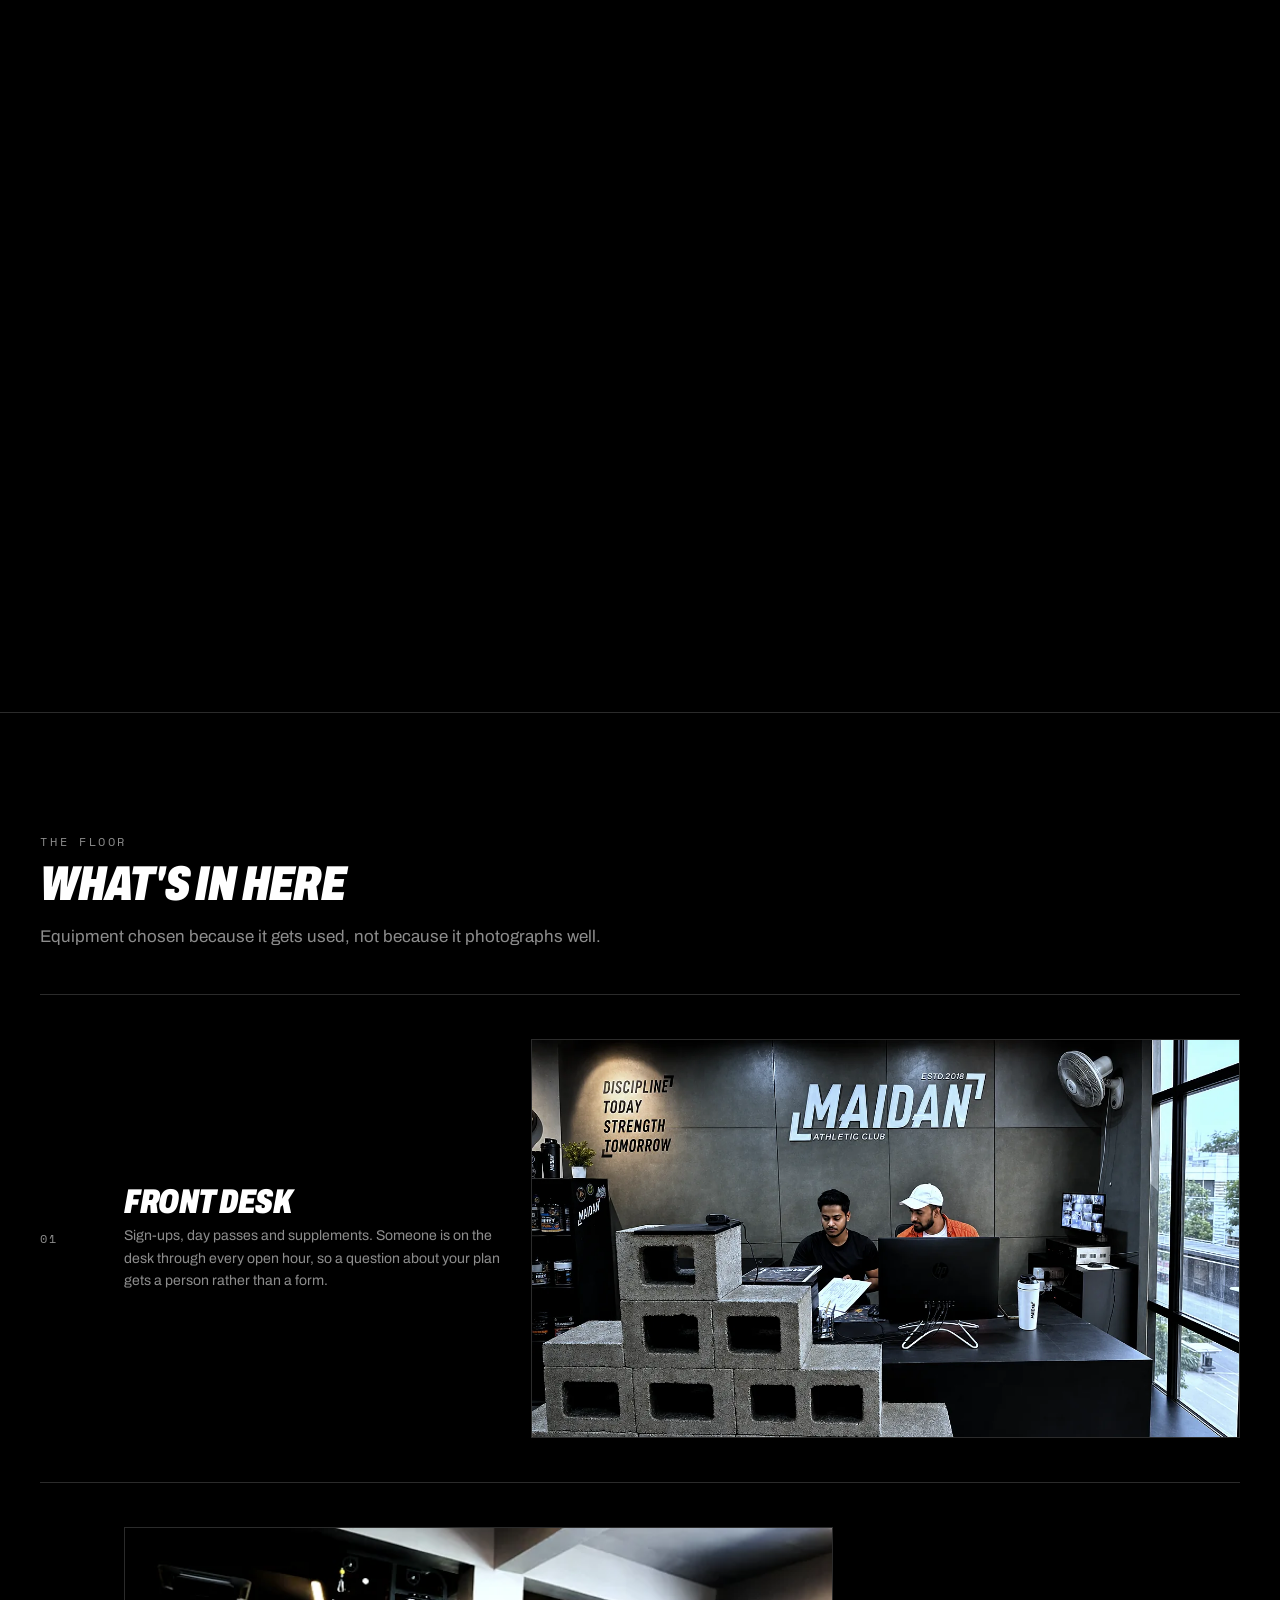
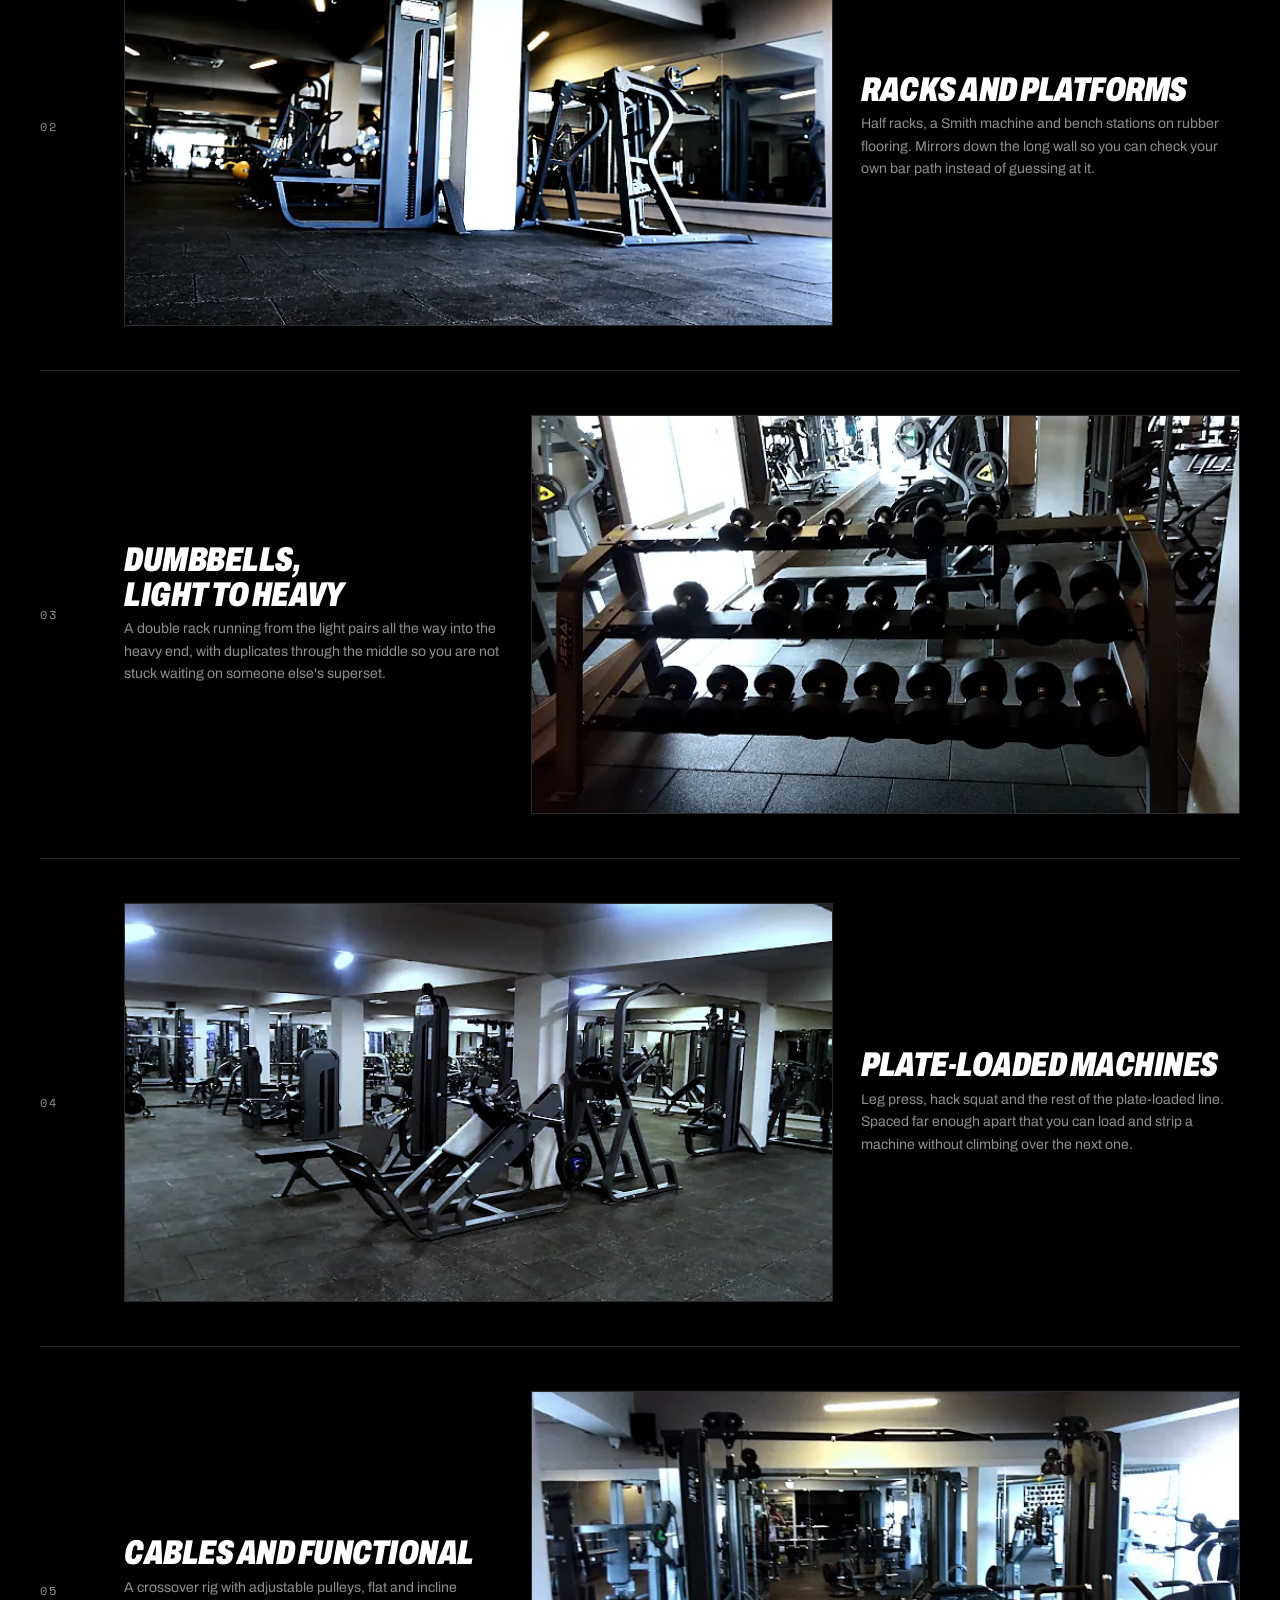
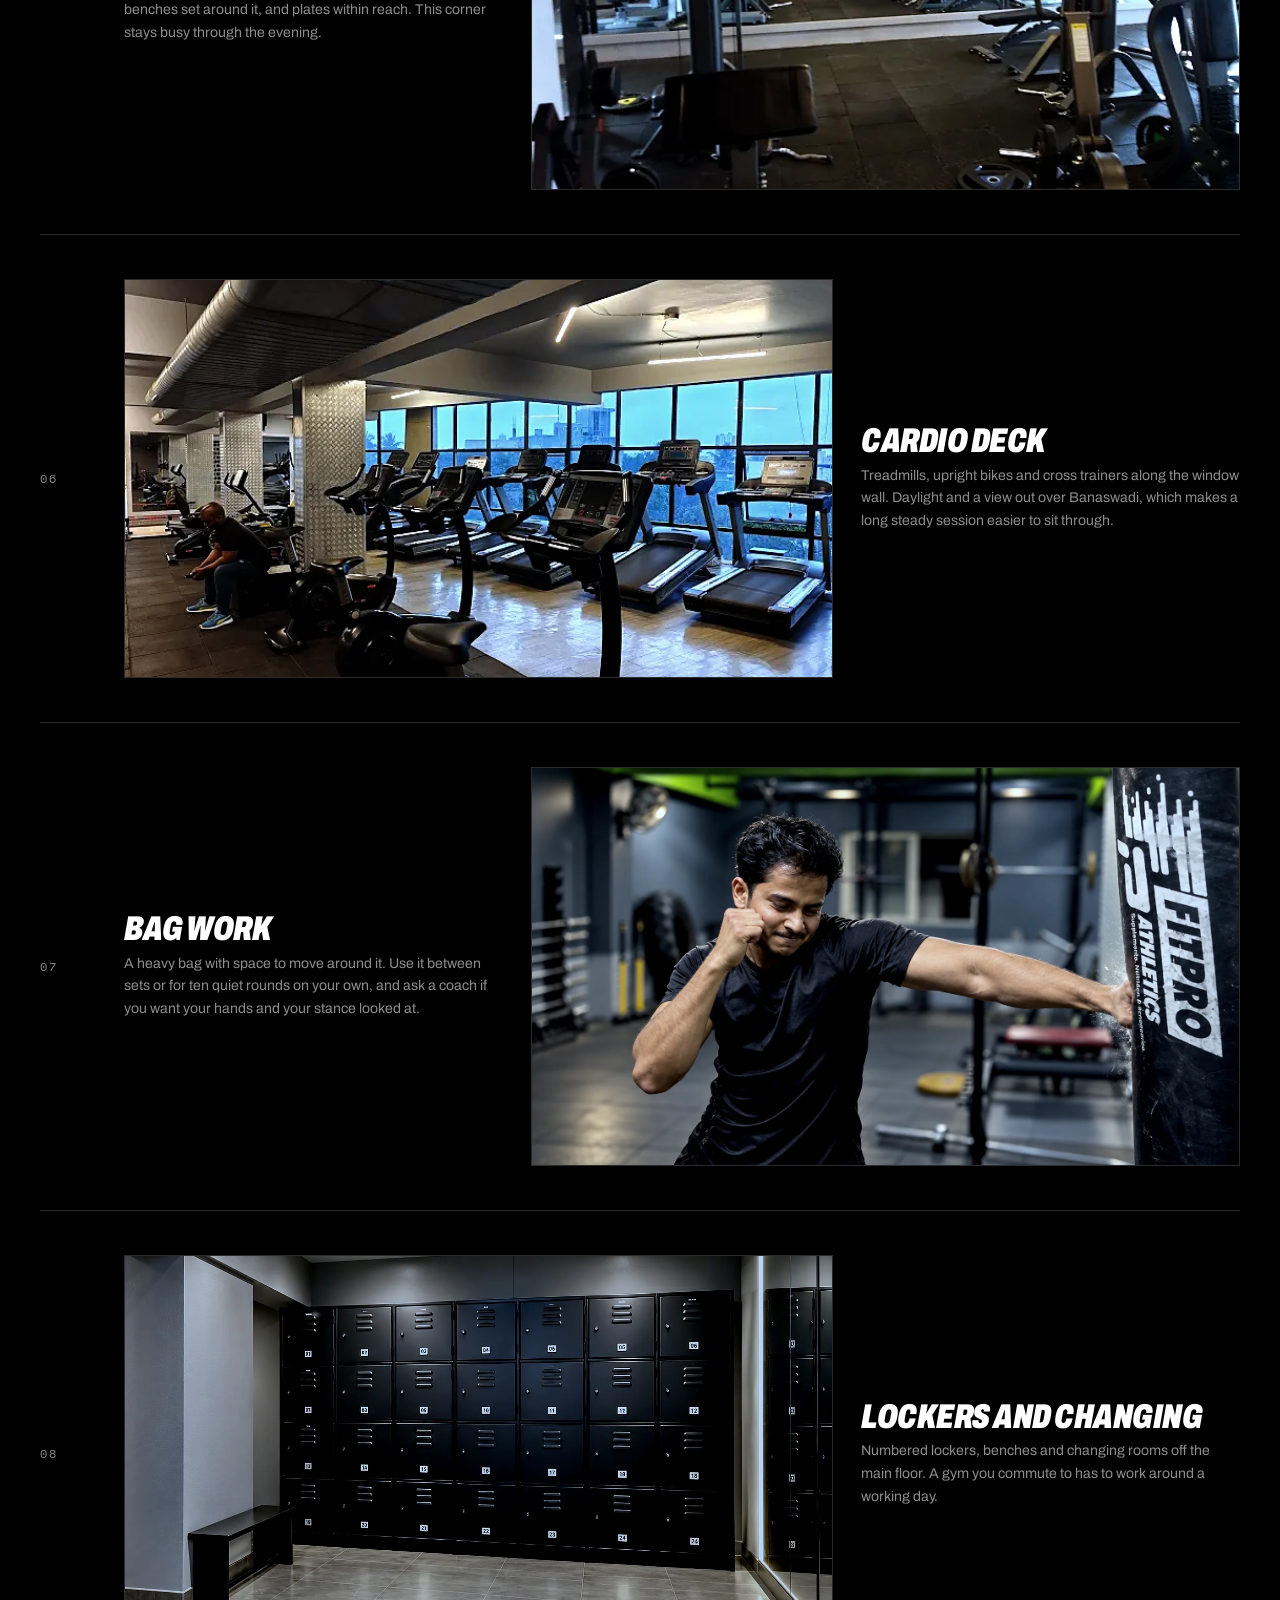
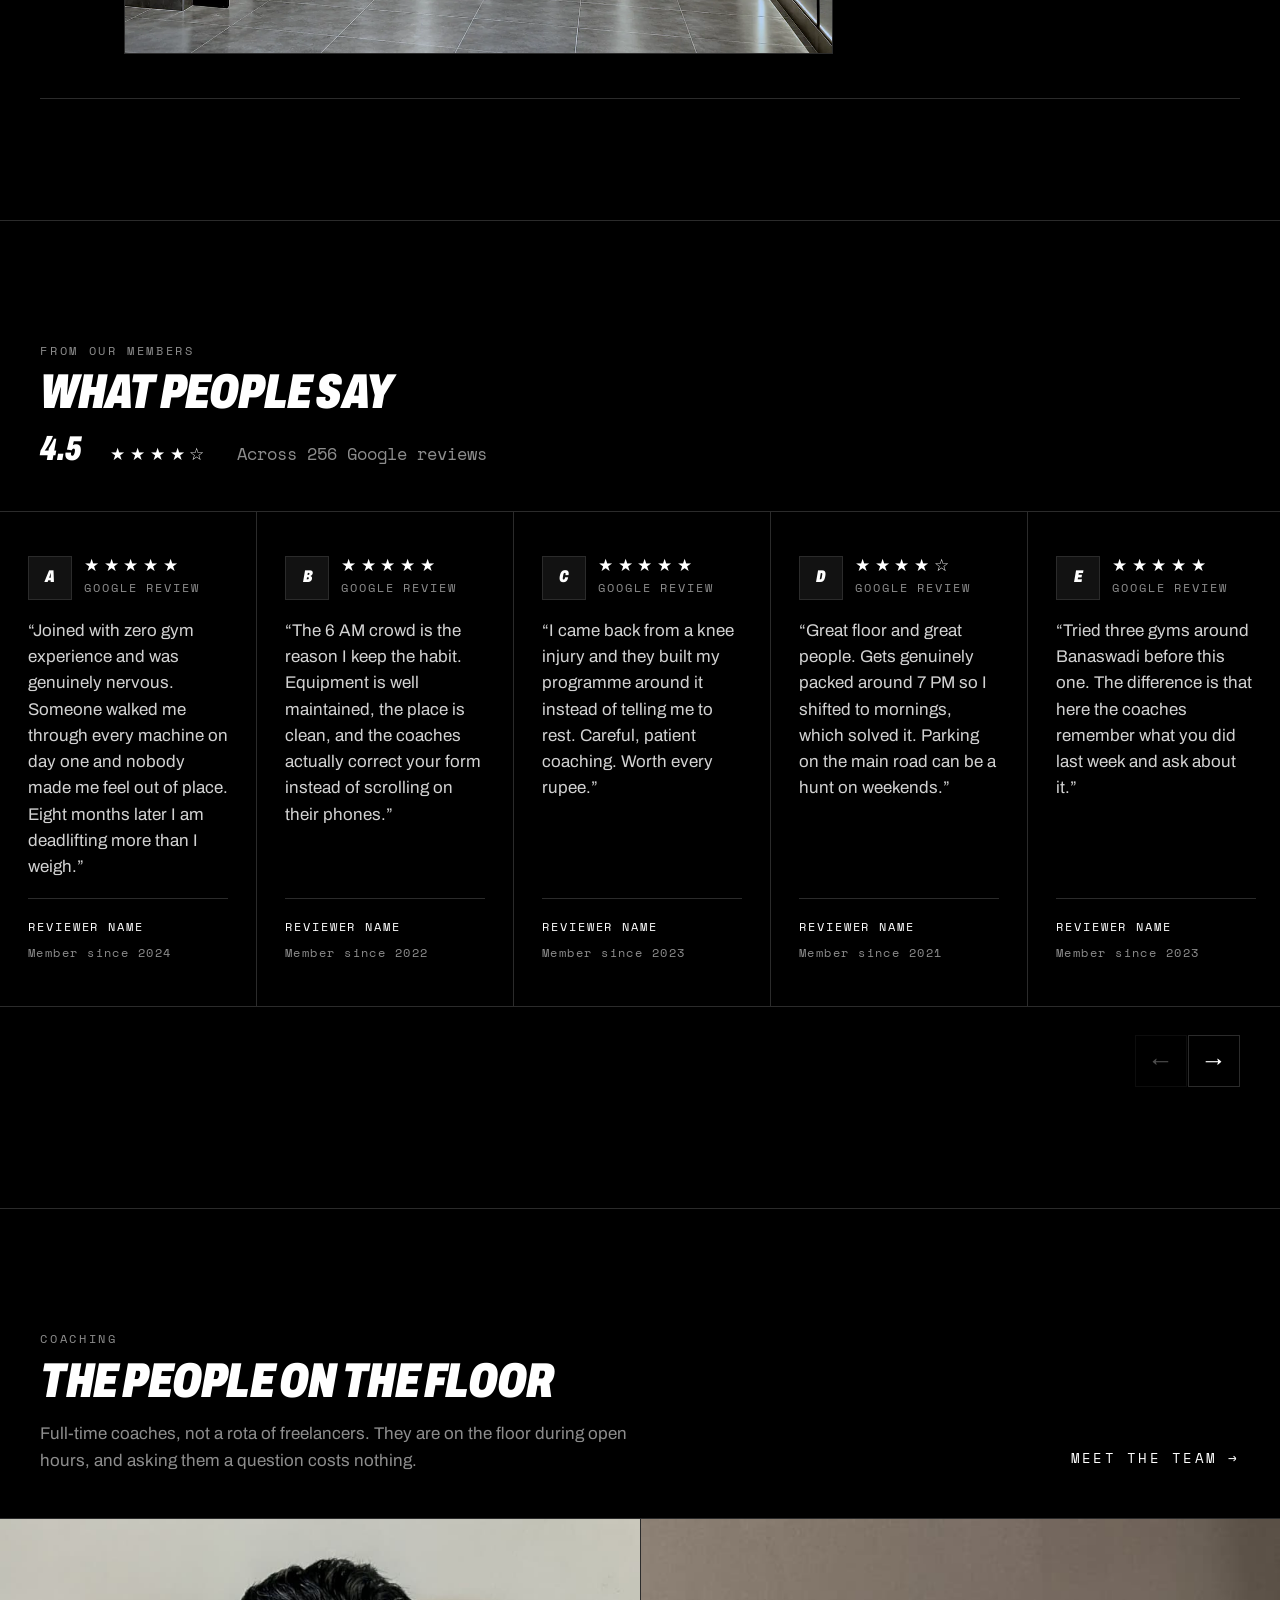
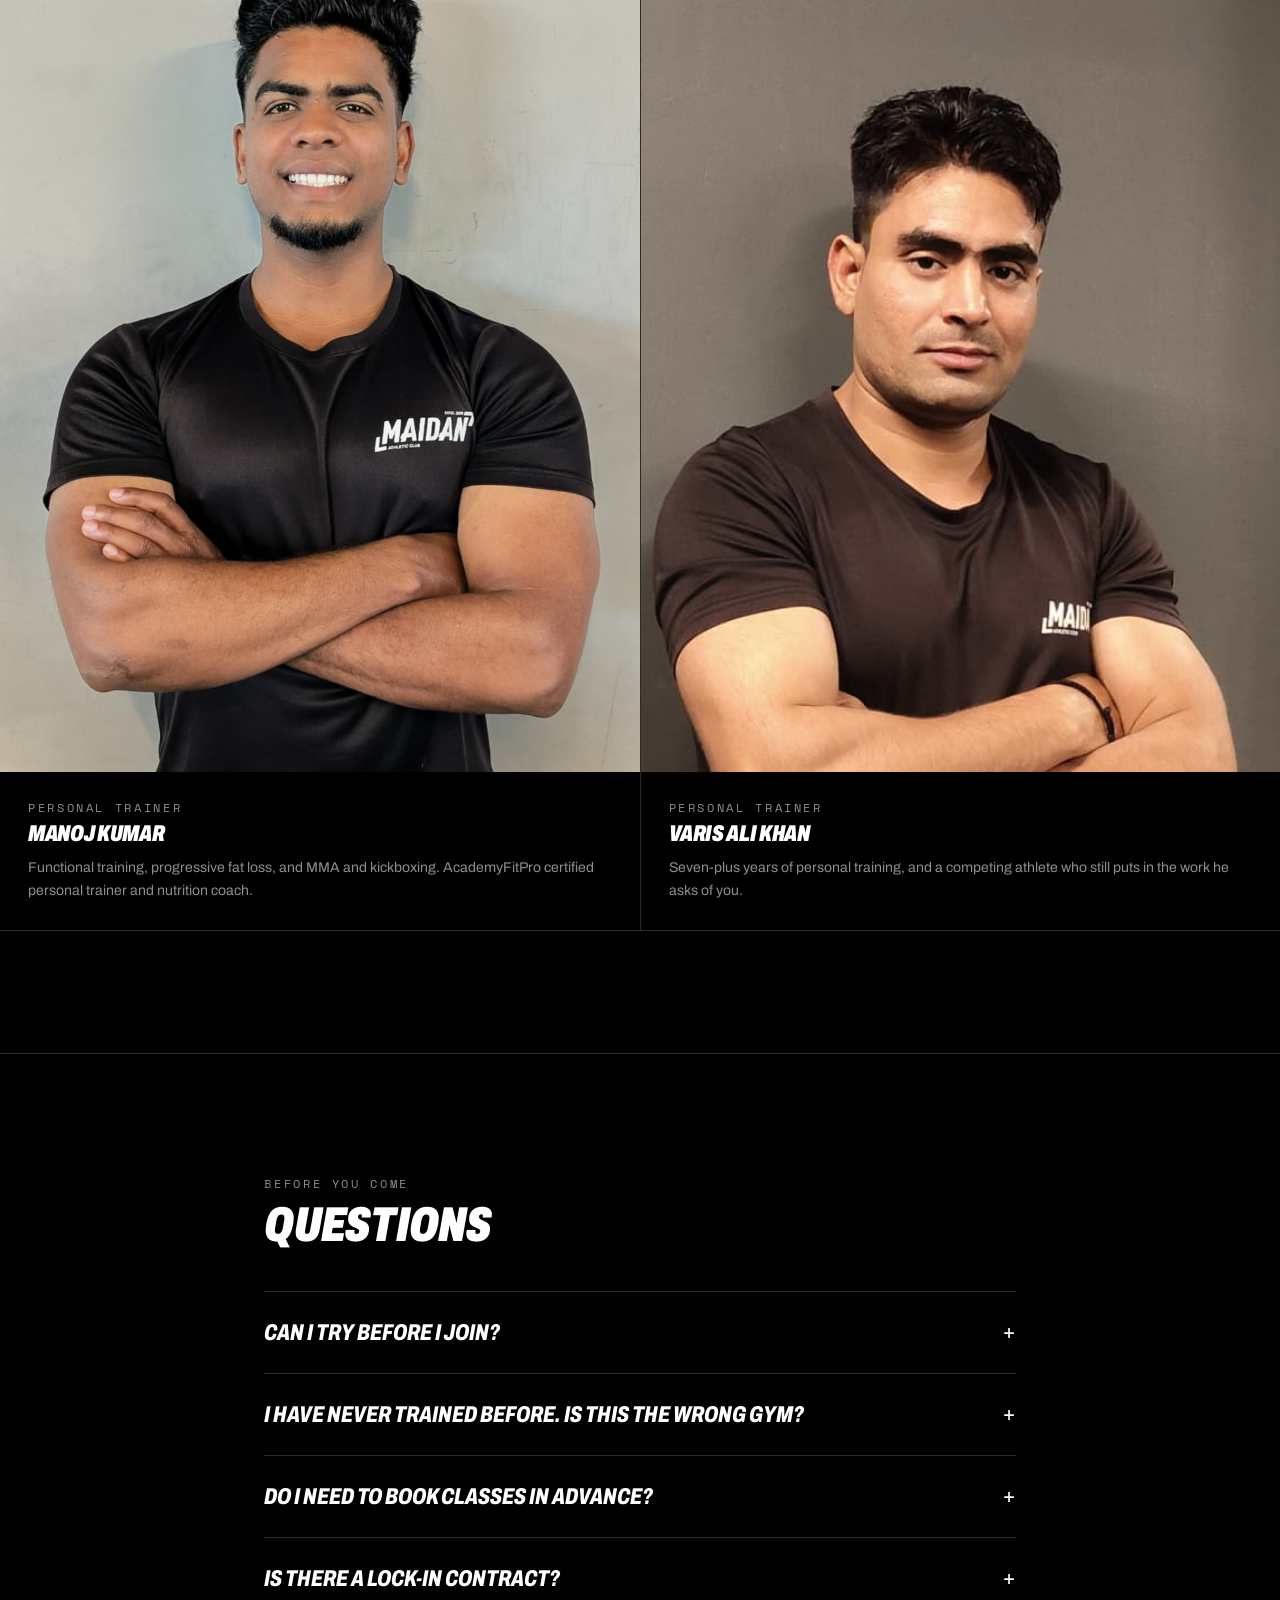
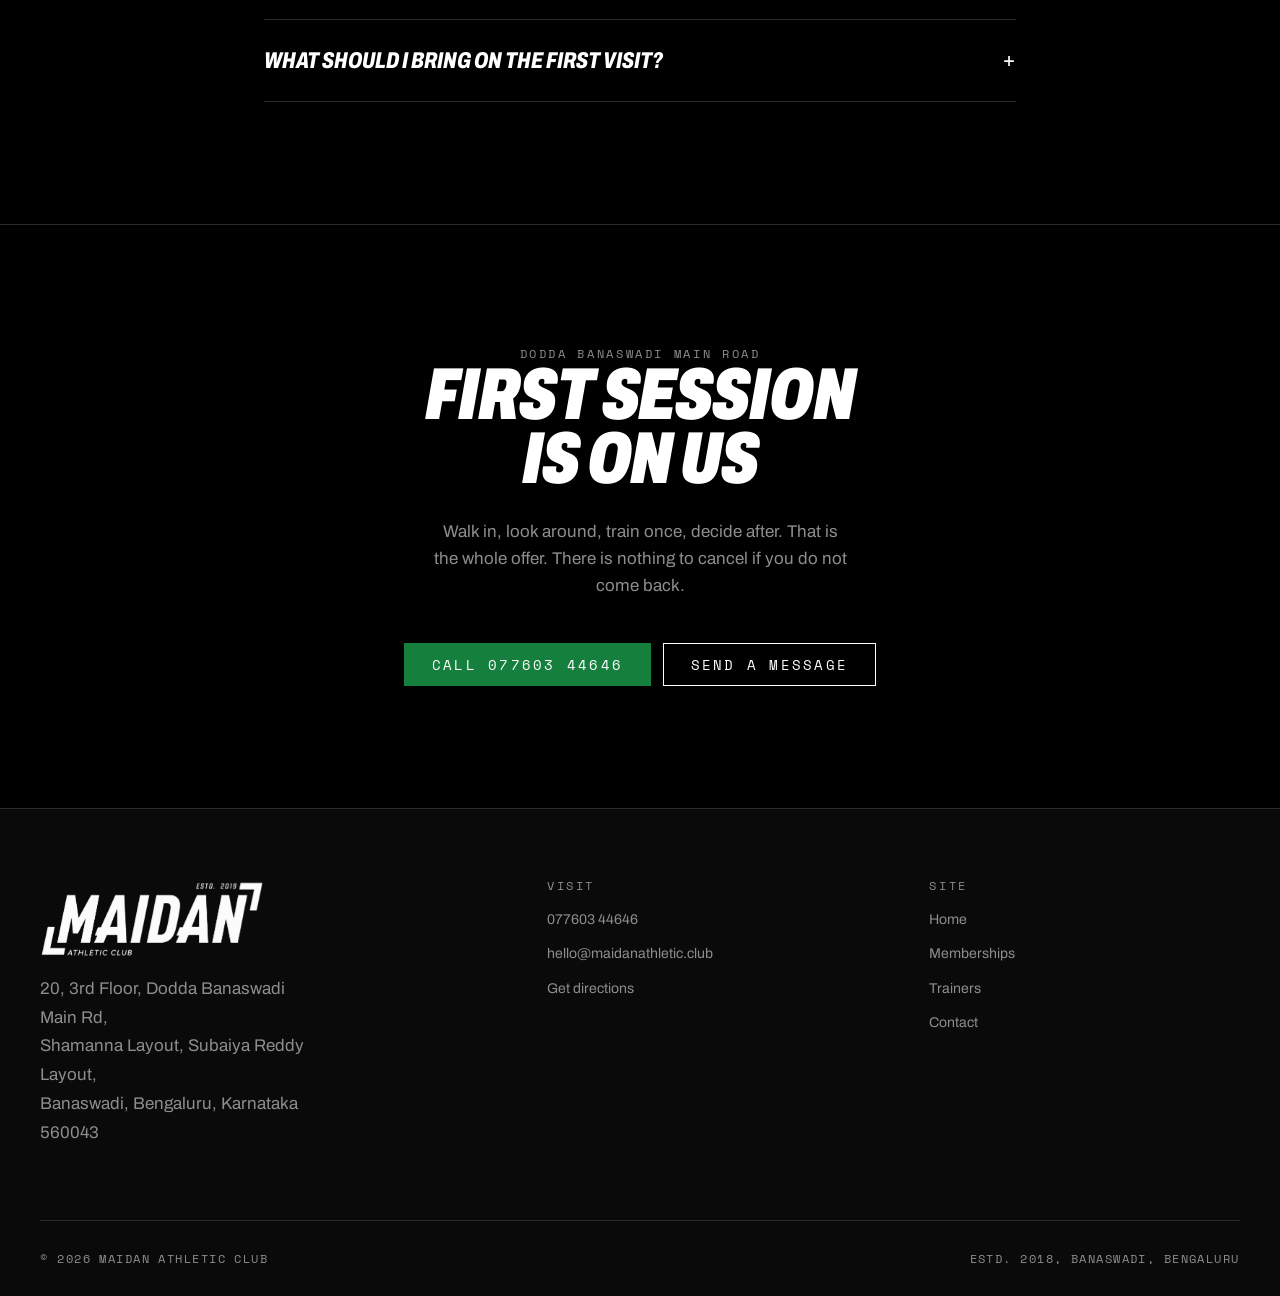
==== commit 07276b33: "Write Varis Ali Khan's bio and drop boxing from the trainers page Co-Authored-By: Claude Opus 5.5 (1" ====
--- a/public/index.html
+++ b/public/index.html
@@ -74,7 +74,7 @@
      • Stats strip figures (members, sq ft, classes/week, coaches), all round guesses
      • Class names, durations and descriptions
      • Equipment / facilities list
-     • Trainer cards: Manoj Kumar is real (owner-supplied details); Varis Ali Khan is real (name and role from the owner), bio line is a generic placeholder
+     • Trainer cards: Manoj Kumar is real (owner-supplied details); Varis Ali Khan is real (owner-supplied details)
      • ALL FIVE individual review quotes and reviewer names are still placeholder text.
        Google blocks automated fetching of its review pages, so no quote here came from
        your actual listing. These MUST be replaced with real reviews or the section
@@ -395,7 +395,7 @@
         <div class="trainer-card__body">
           <span class="eyebrow">Personal Trainer</span>
           <h3>Varis Ali Khan</h3>
-          <p>One-to-one coaching built around your goals, your starting point and your schedule.</p>
+          <p>Seven-plus years of personal training, and a competing athlete who still puts in the work he asks of you.</p>
         </div>
       </article>
     </div>
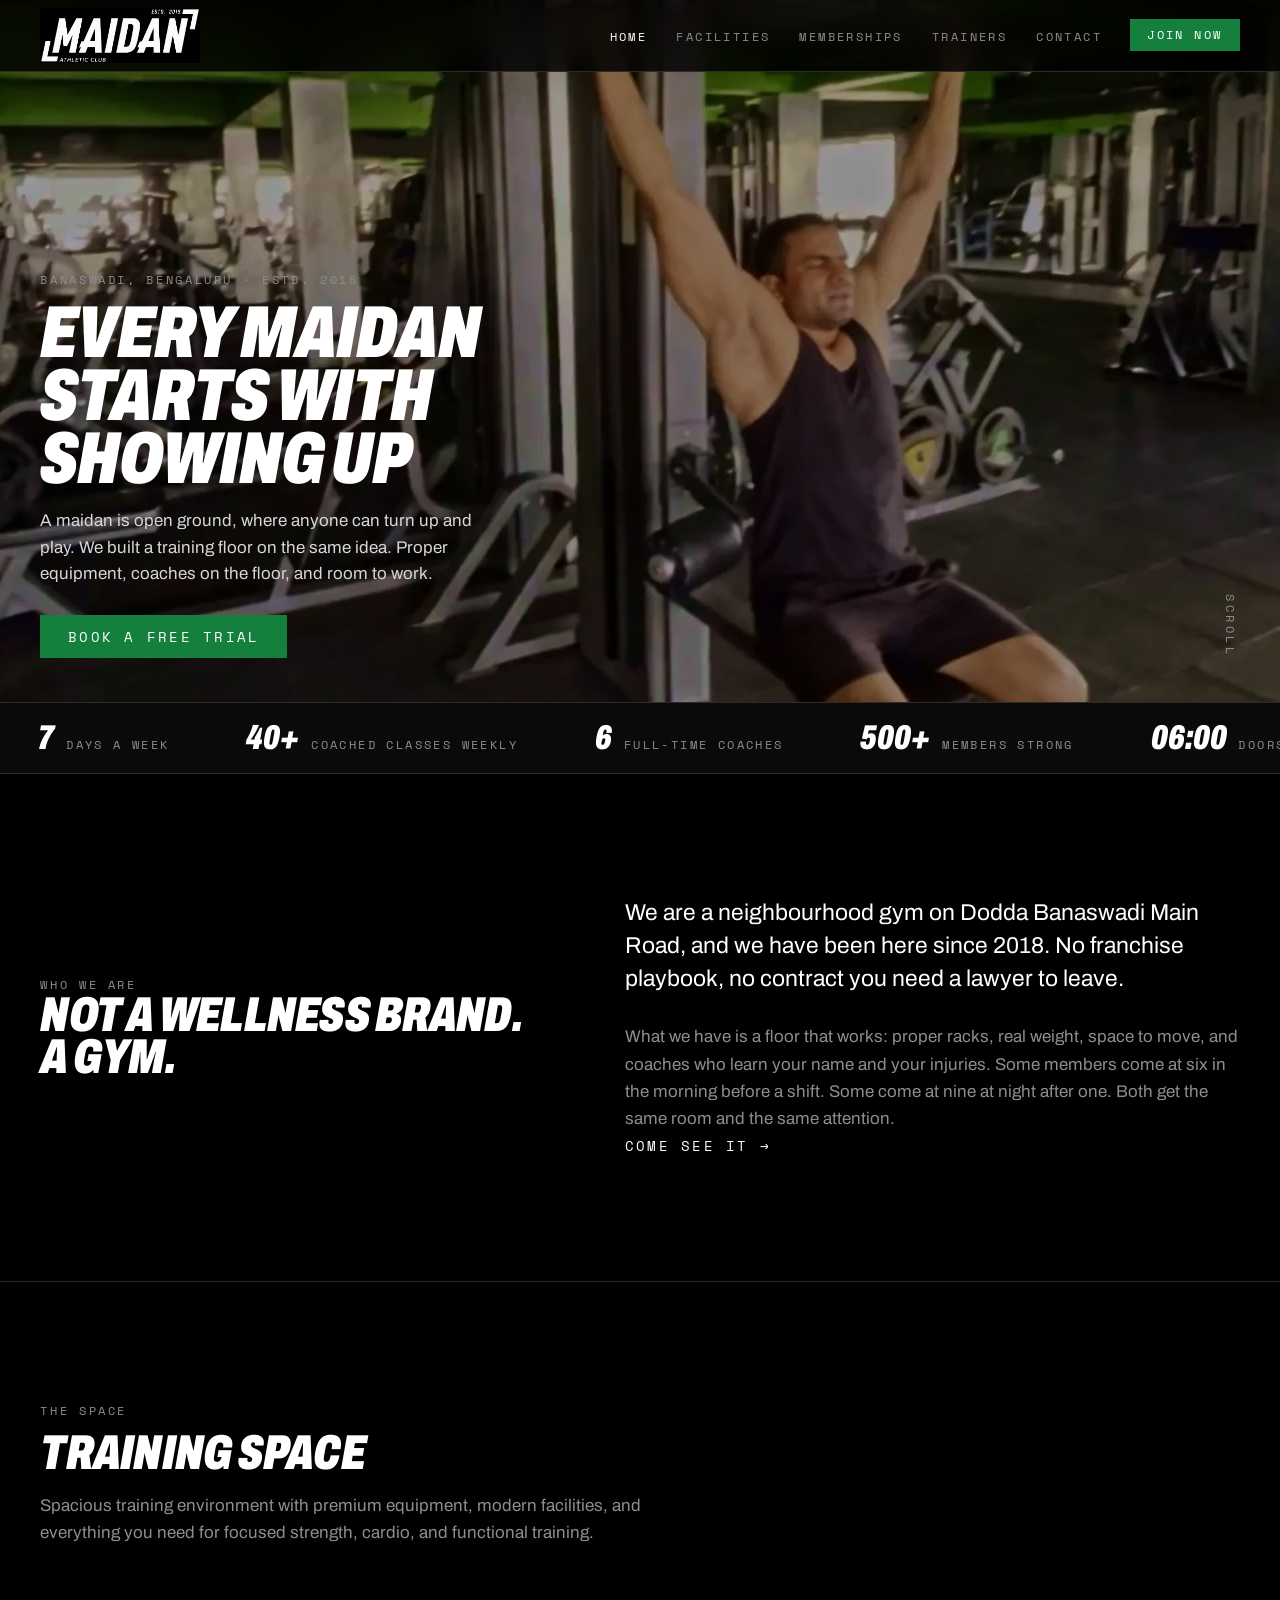
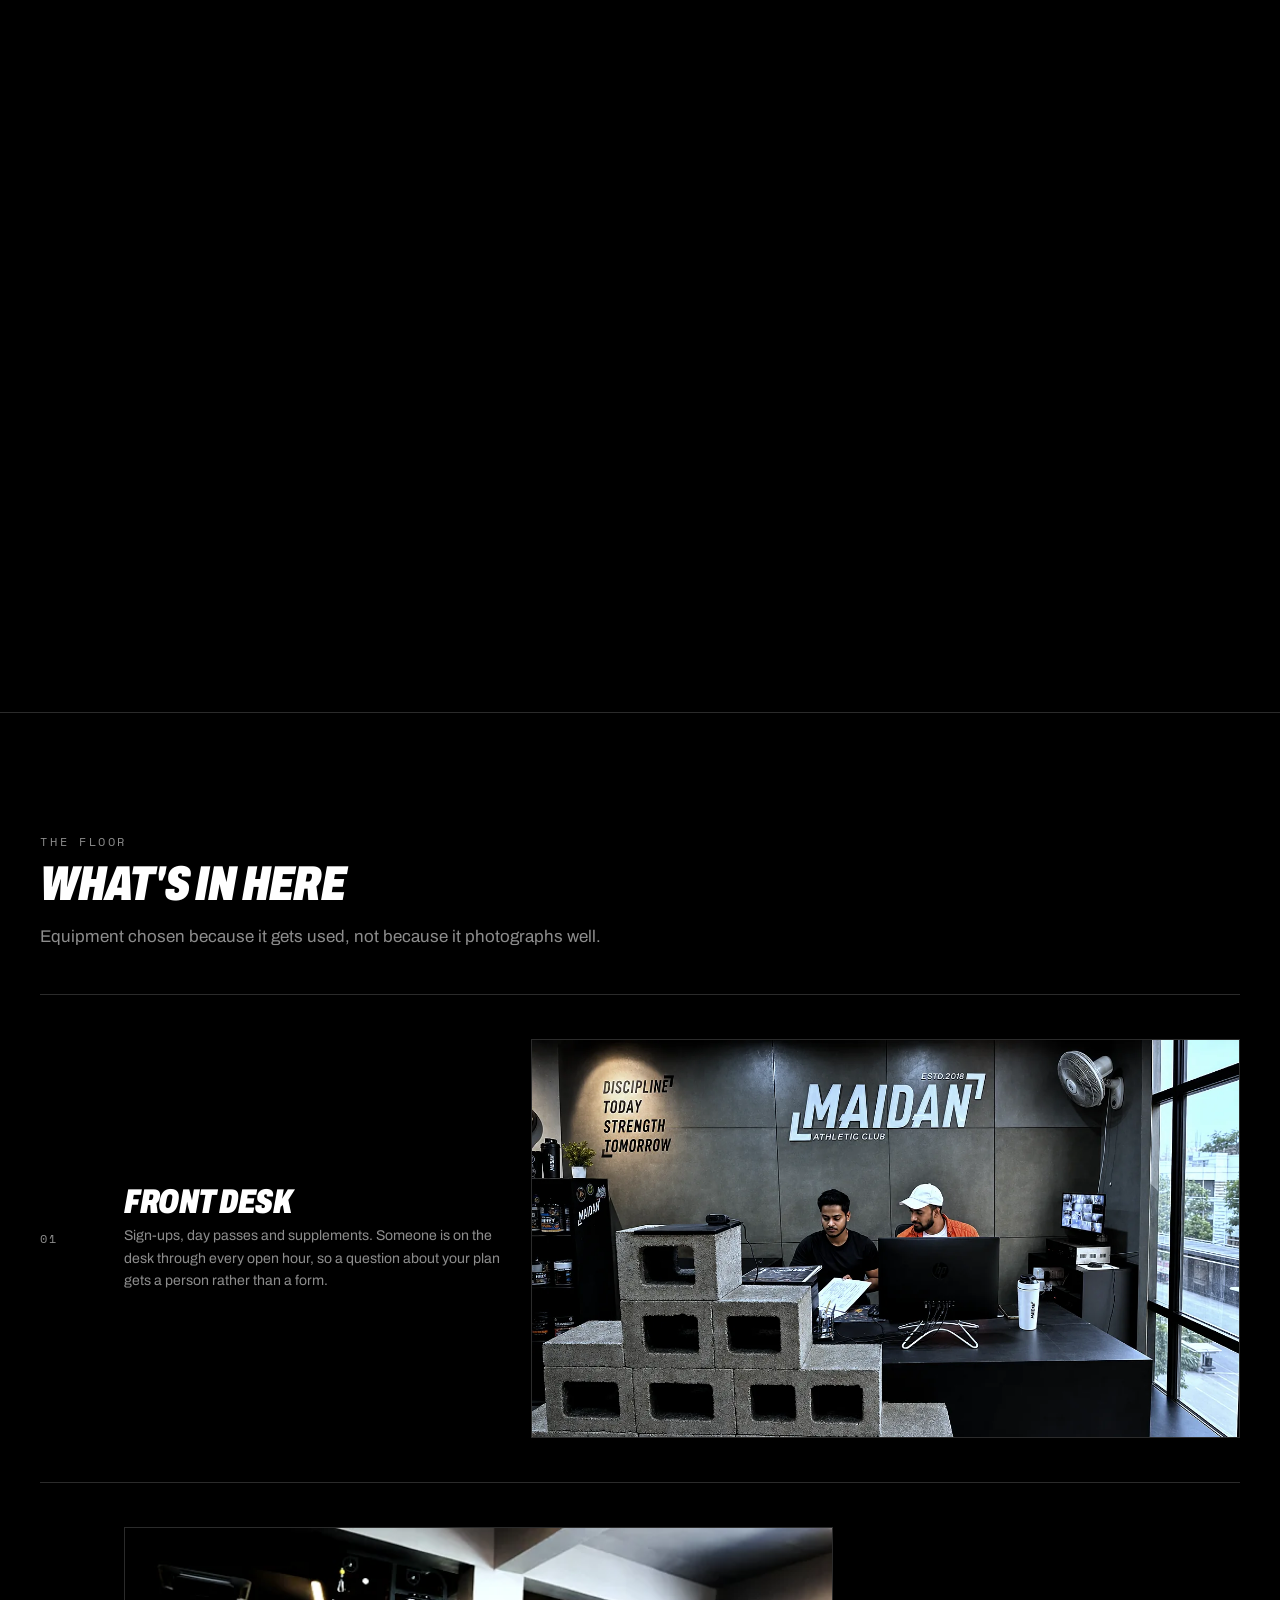
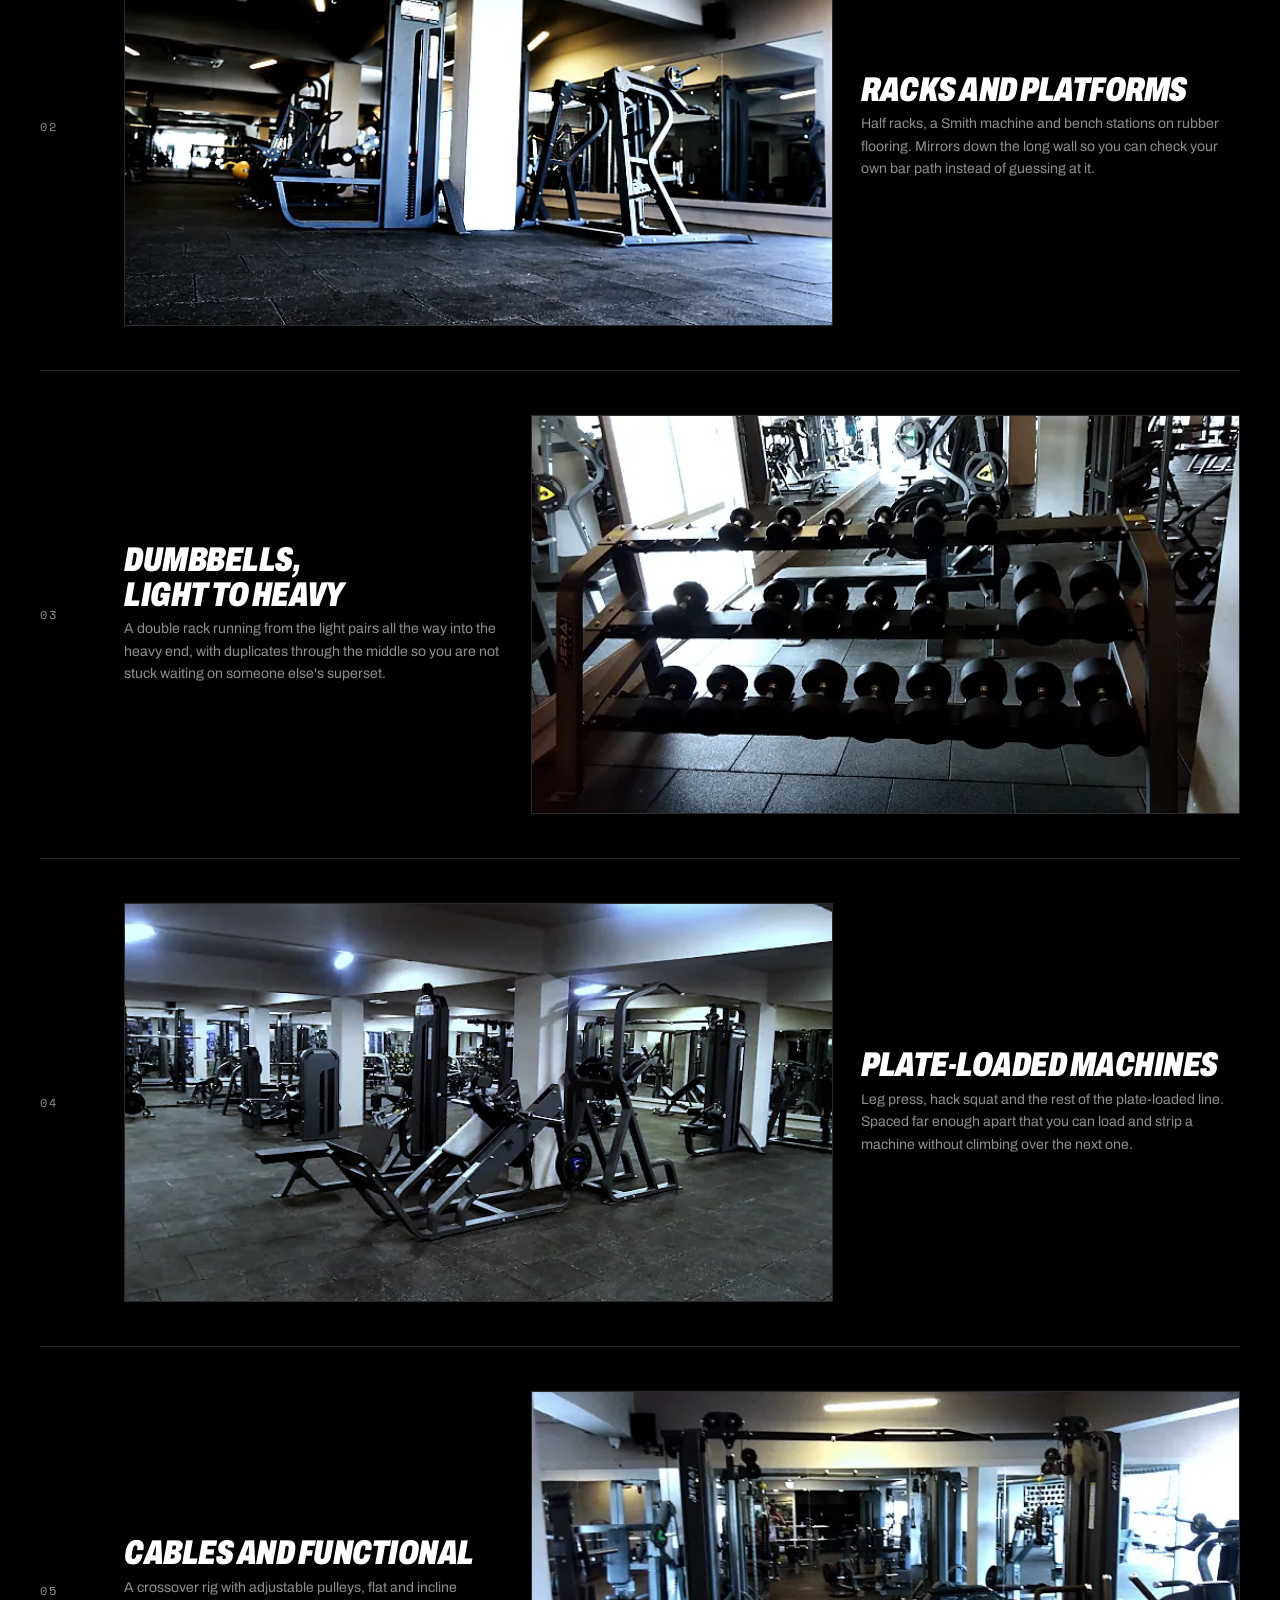
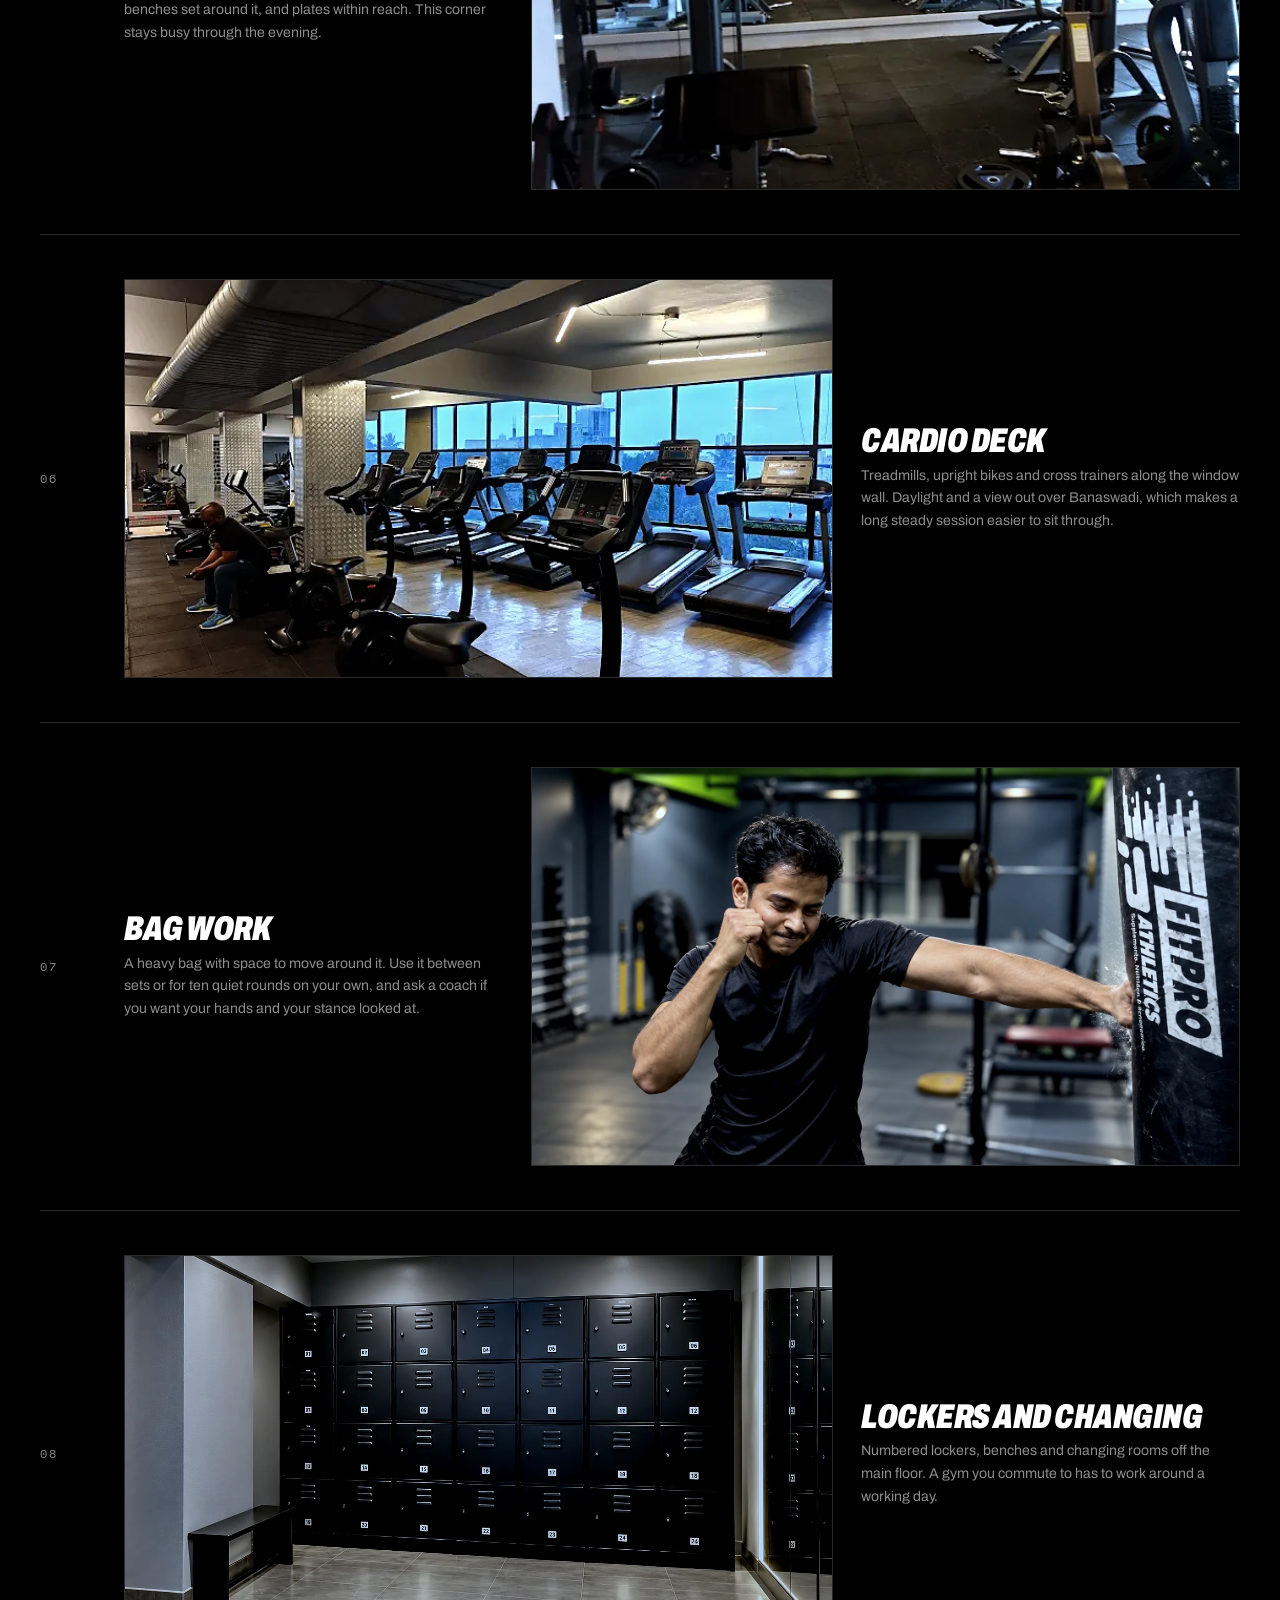
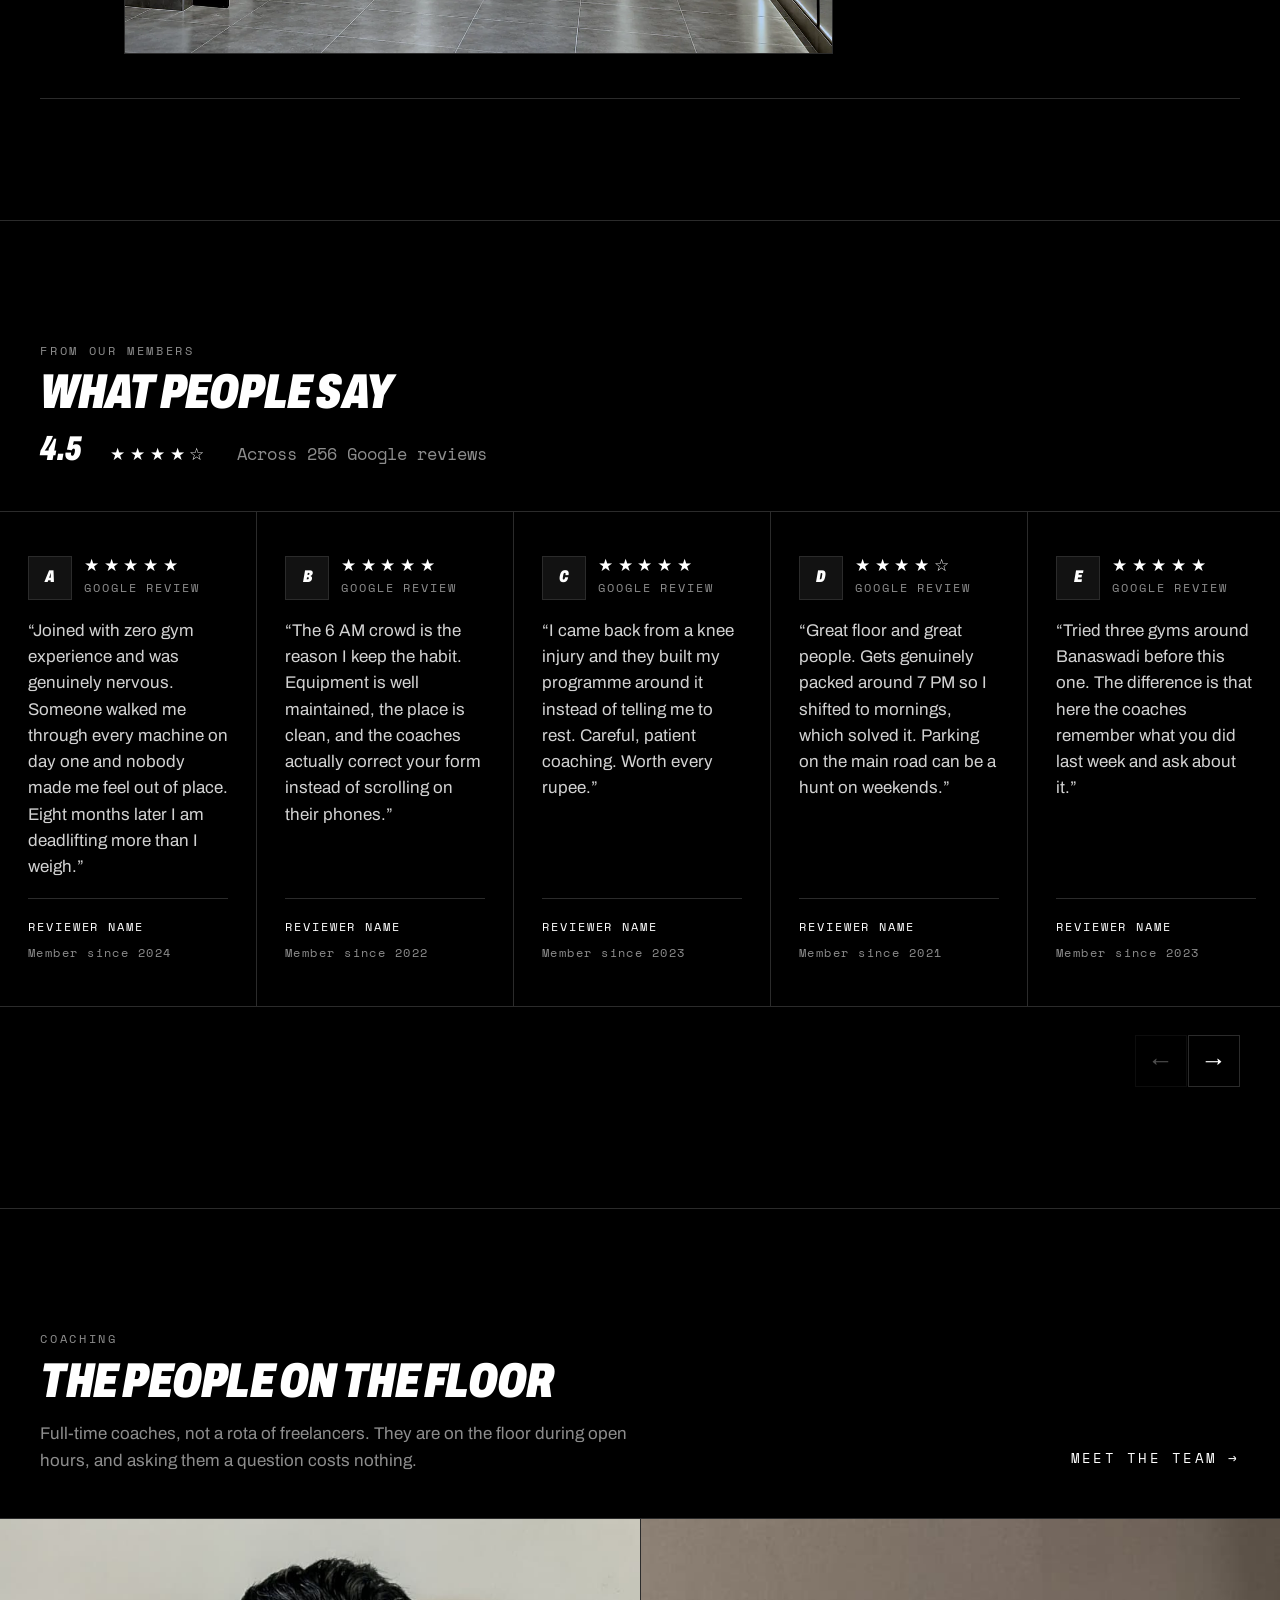
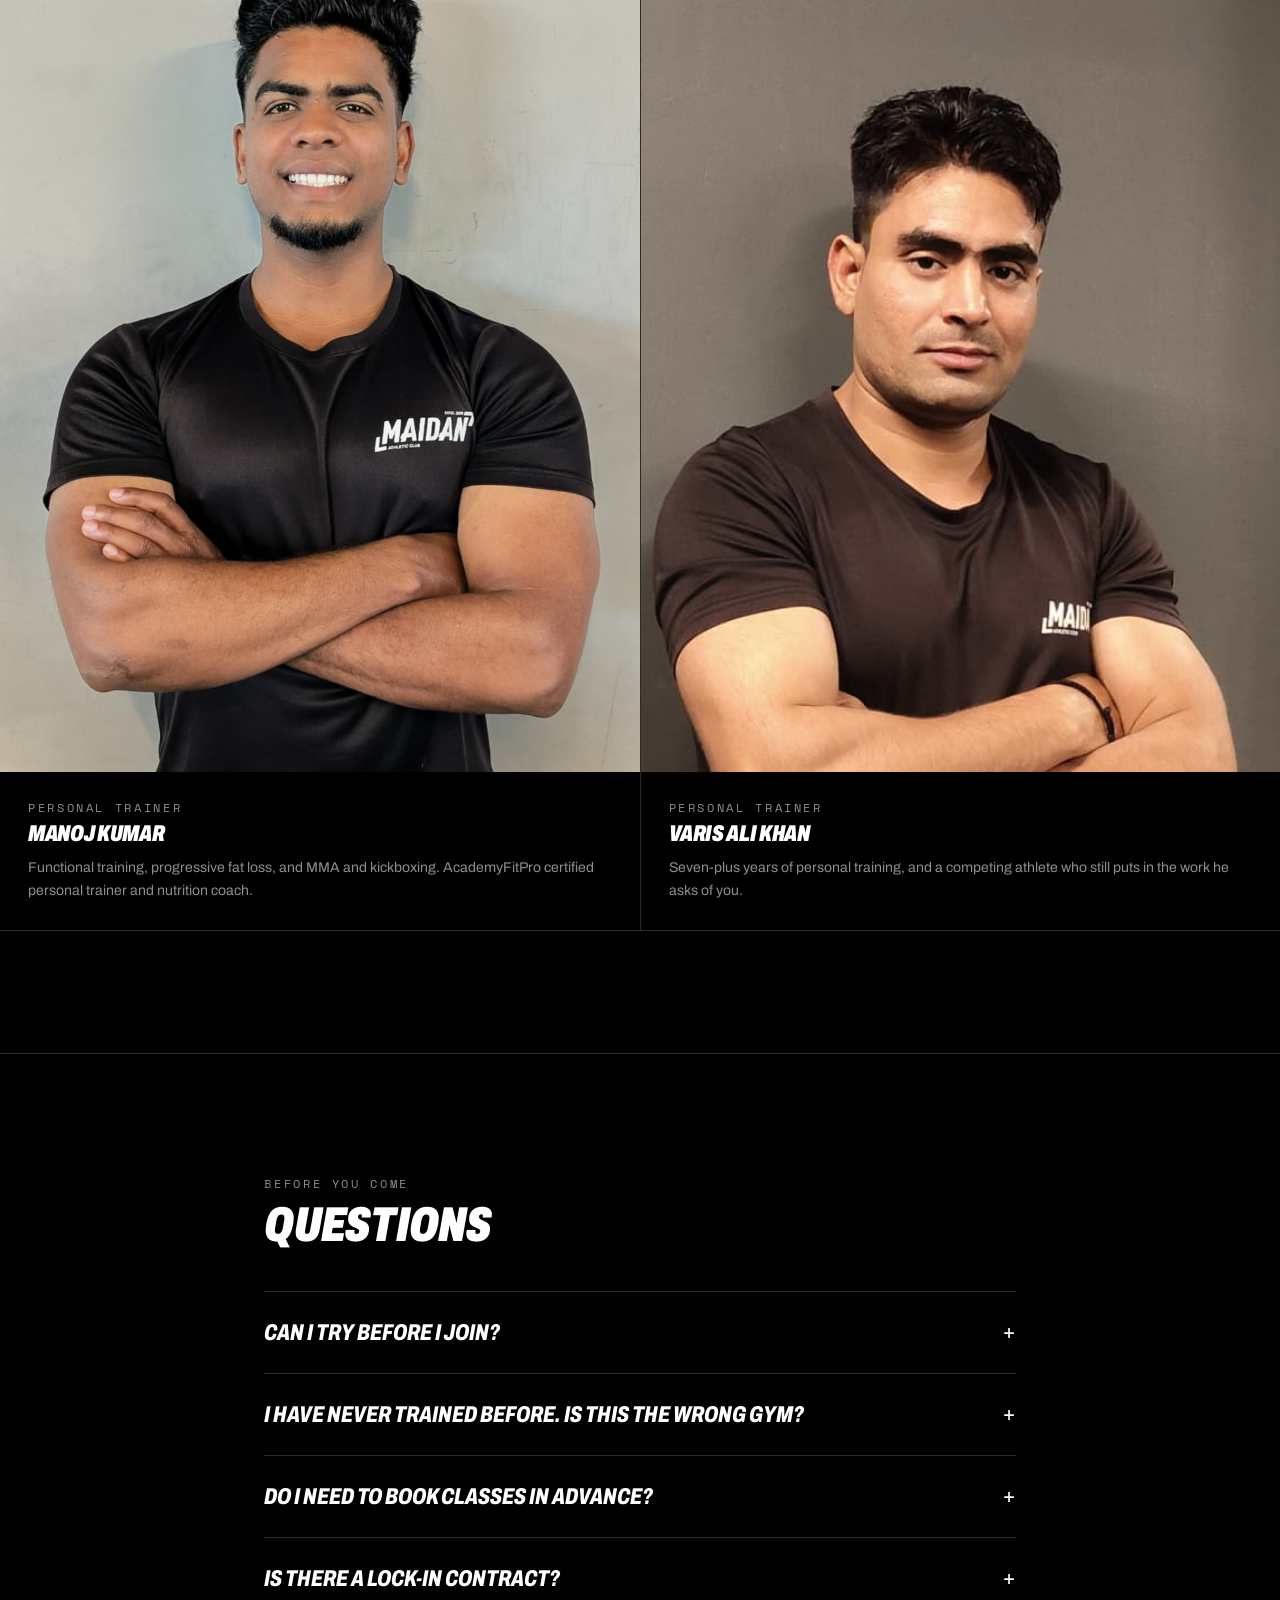
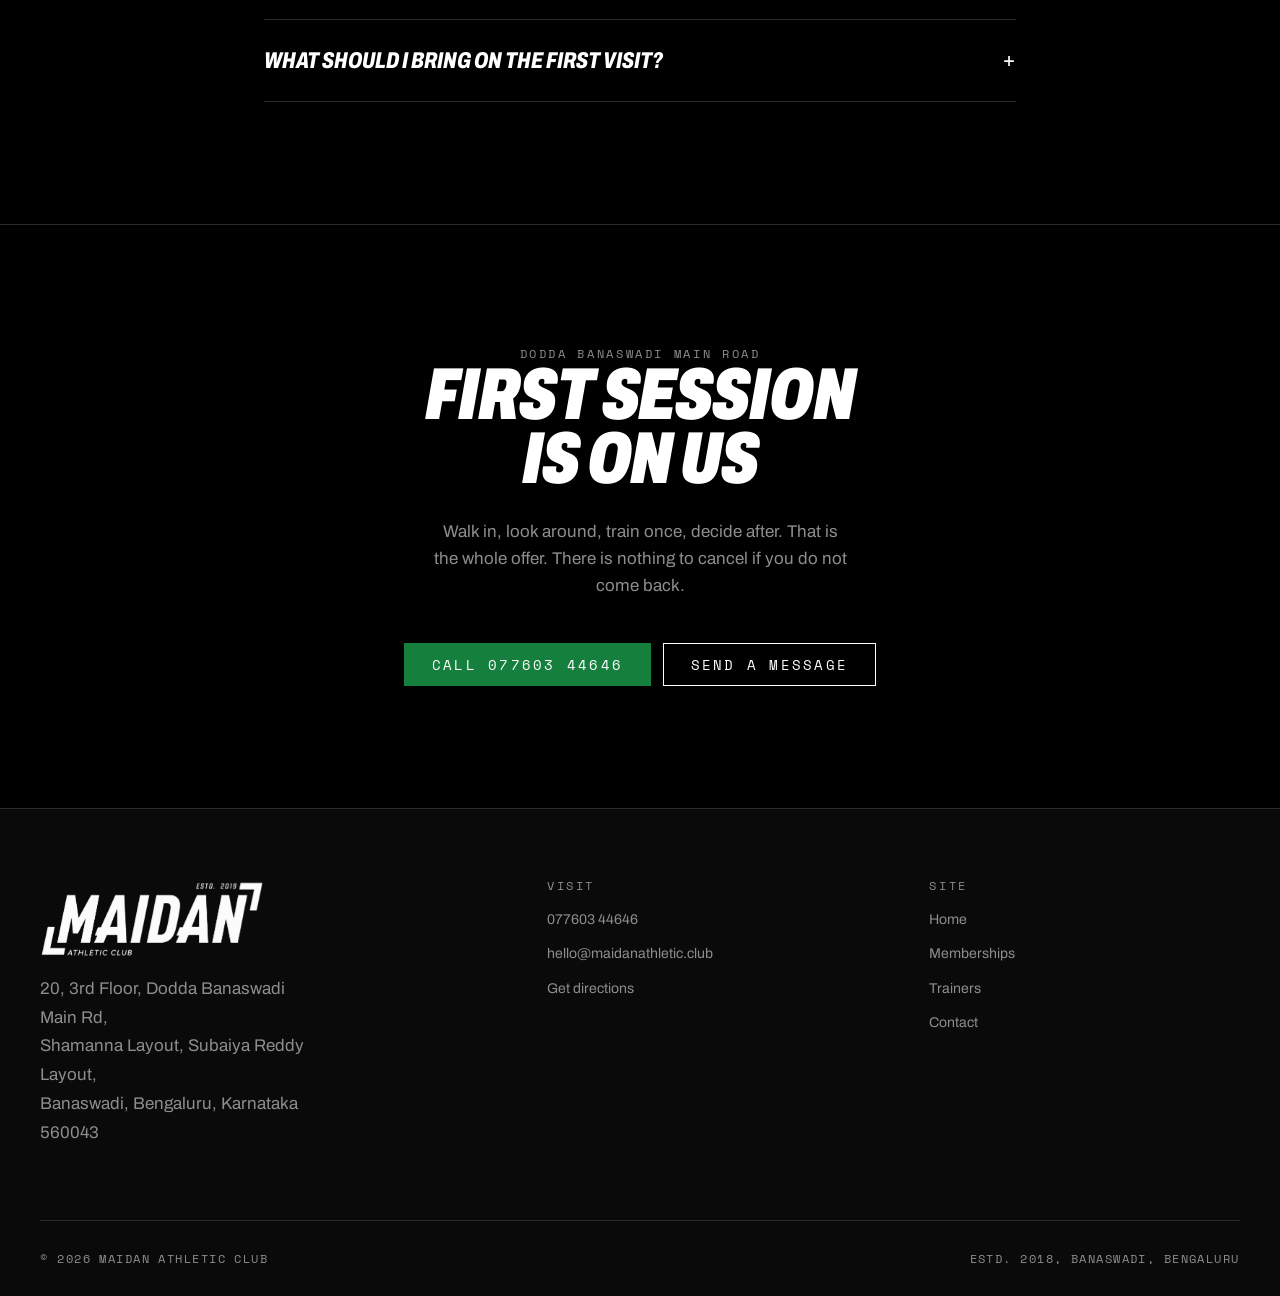
==== commit 616d59a1: "Rebuild PT rates as photo rows and fix the stock hero poster flash PT rates now follow the owner's r" ====
--- a/public/index.html
+++ b/public/index.html
@@ -126,7 +126,7 @@
     <div class="hero__media">
       <!-- Muted background loop; the poster stands in while it loads or if it fails. -->
       <video class="hero__video is-active" src="assets/video/gym_video.mp4"
-             poster="assets/images/hero-bg.jpg"
+             poster="assets/images/hero-poster.webp"
              autoplay muted loop playsinline preload="auto"
              width="1920" height="1080" aria-hidden="true"></video>
     </div>
